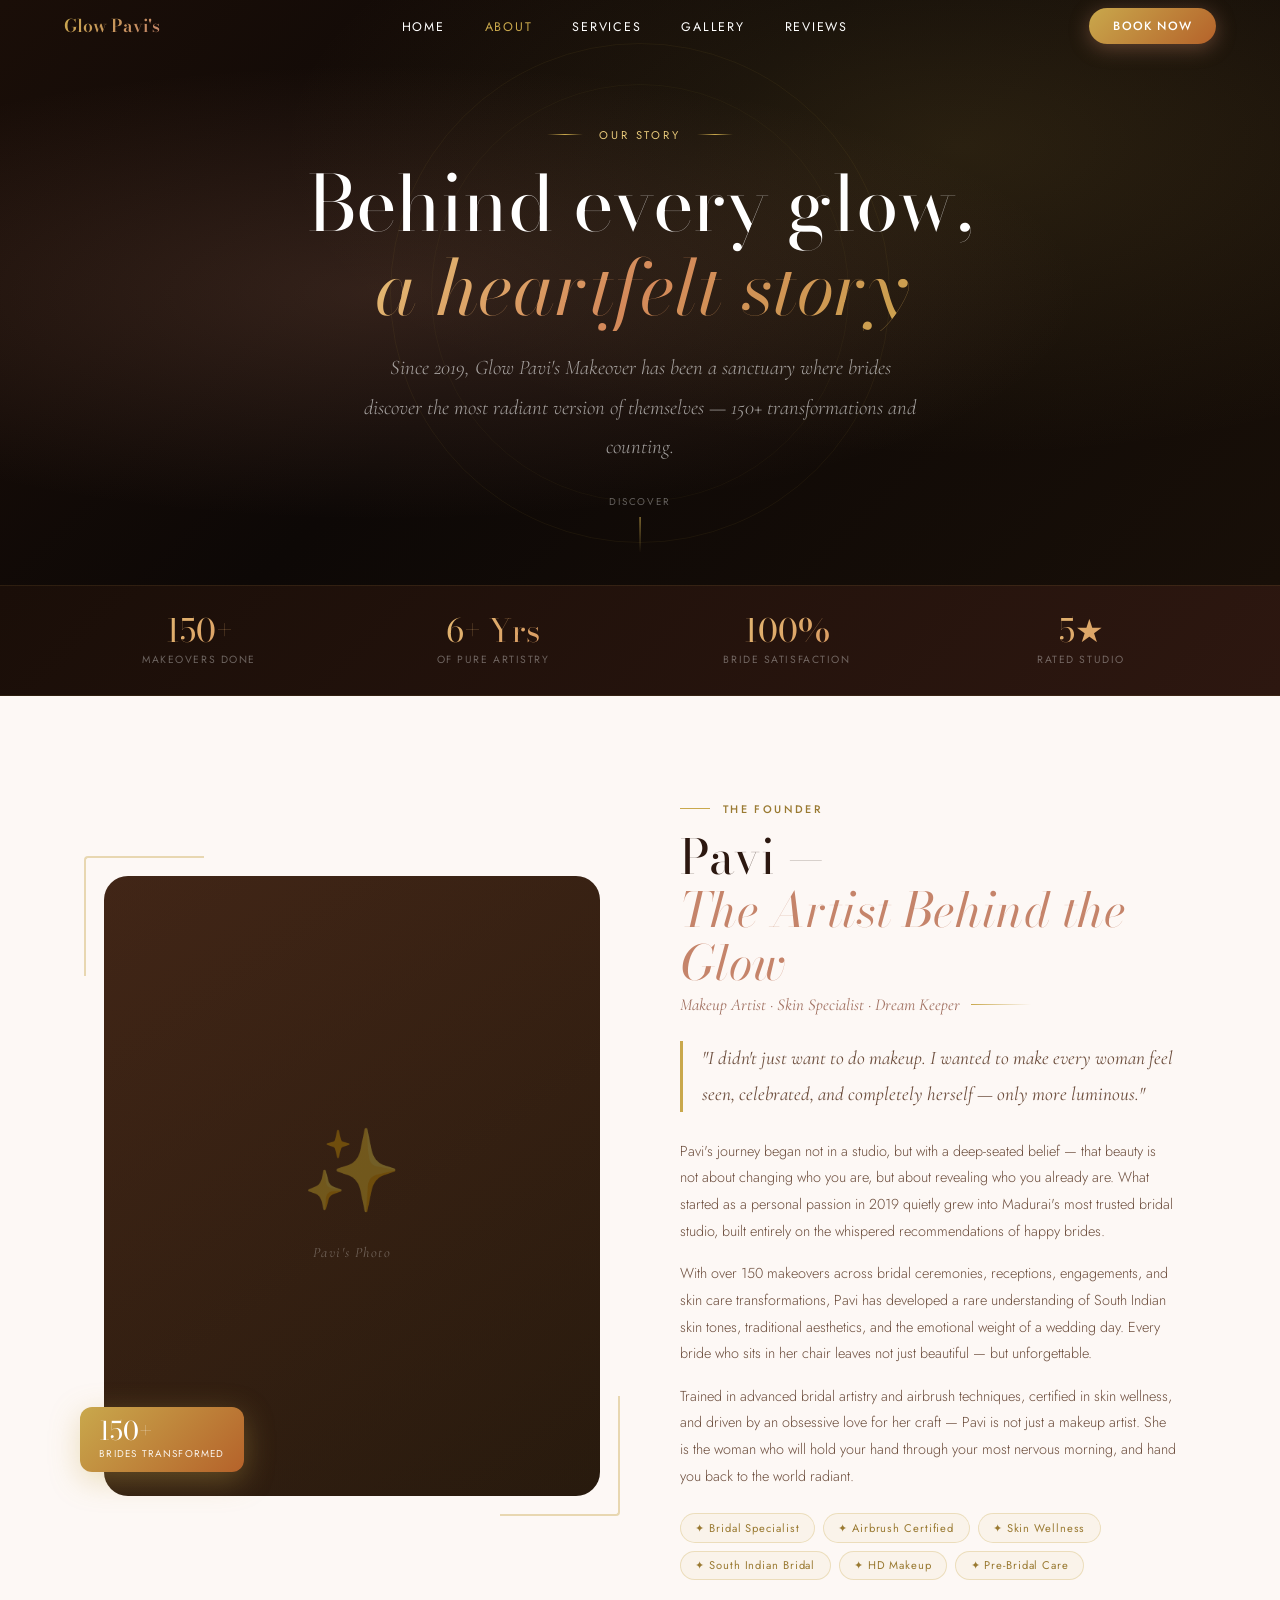
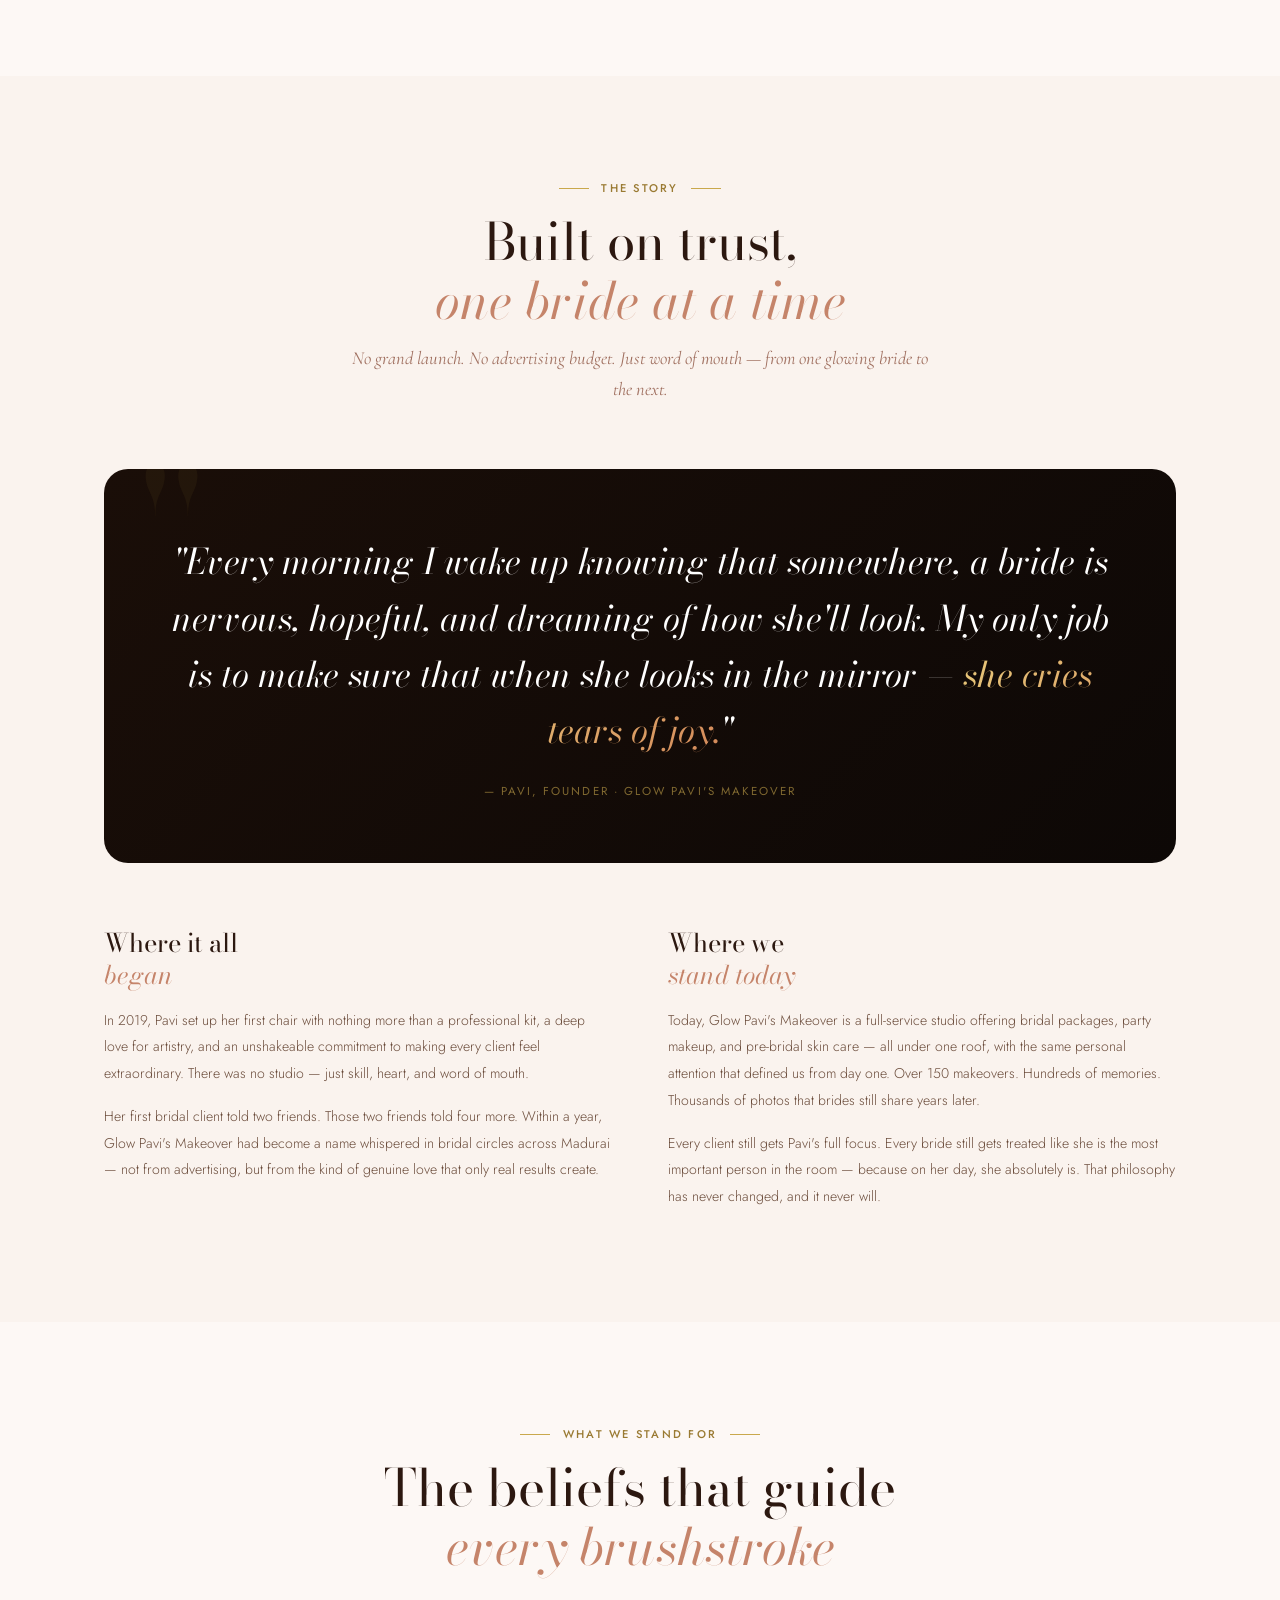
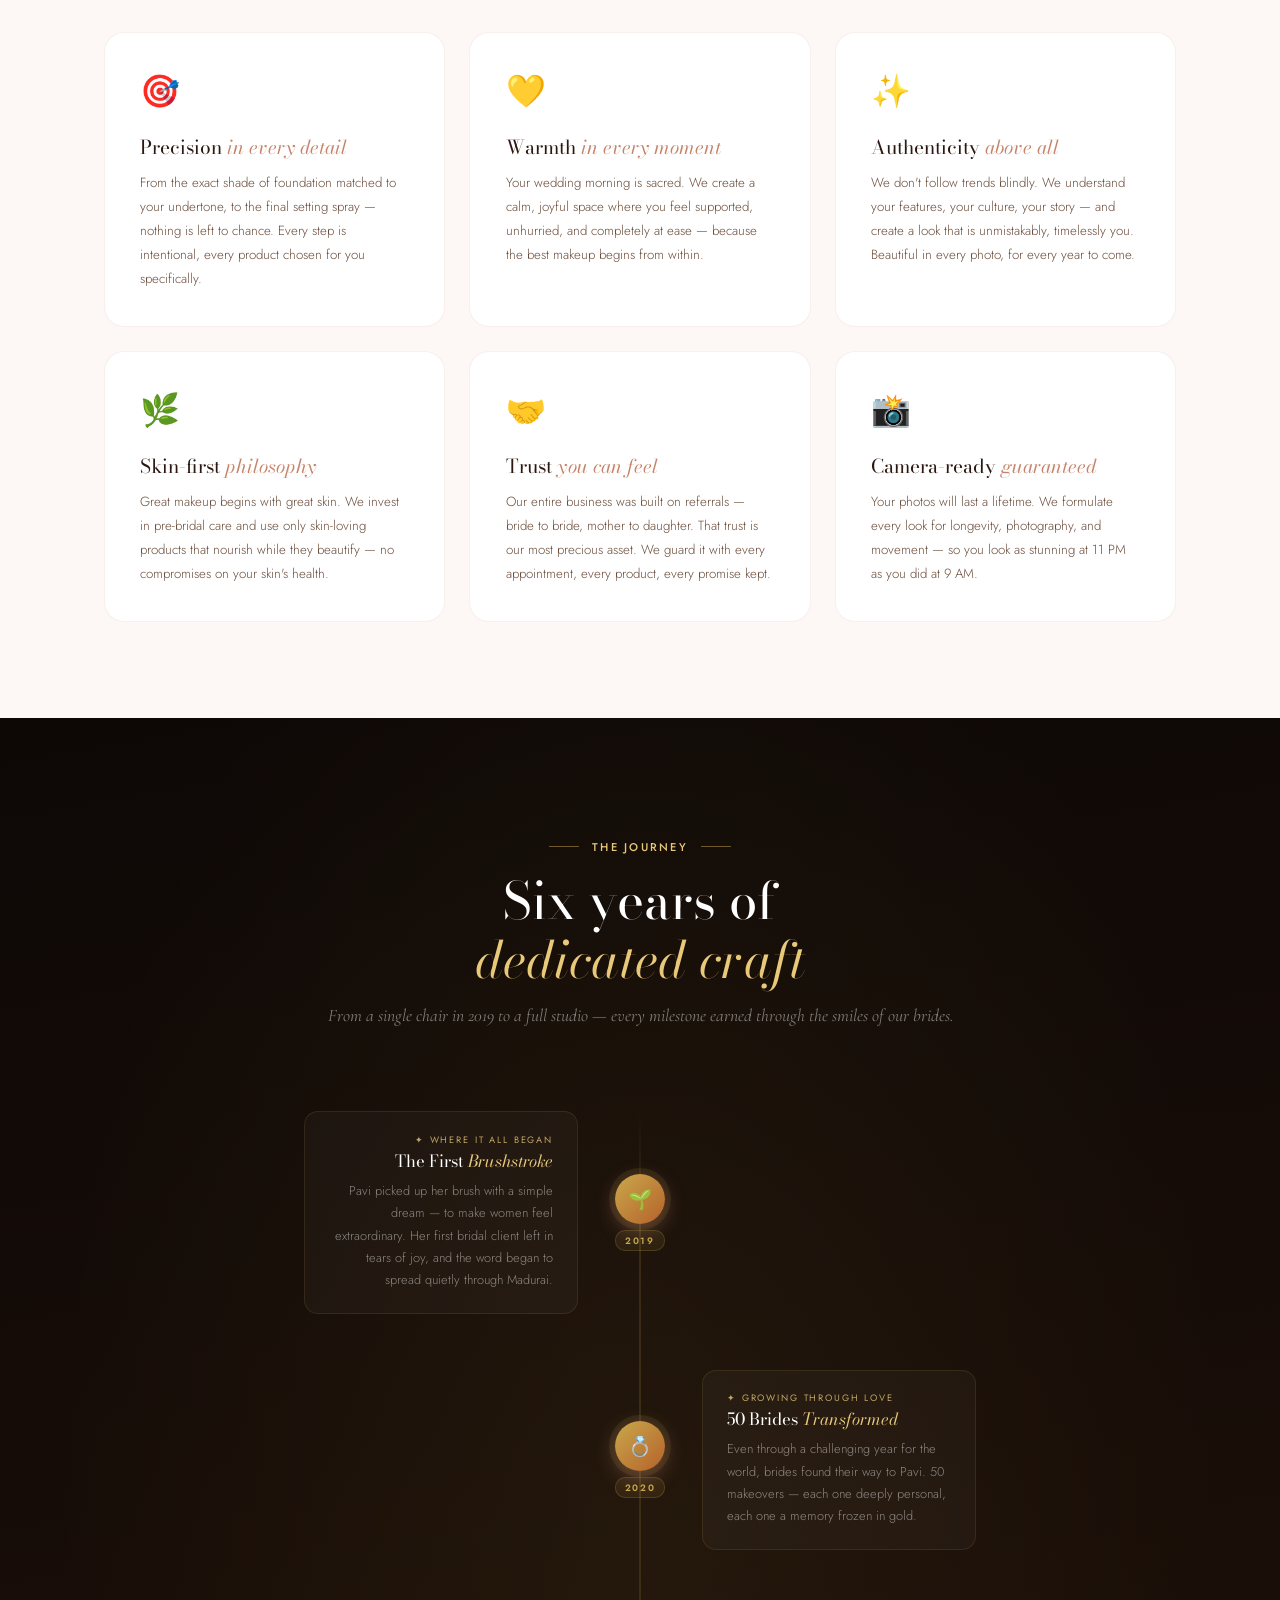
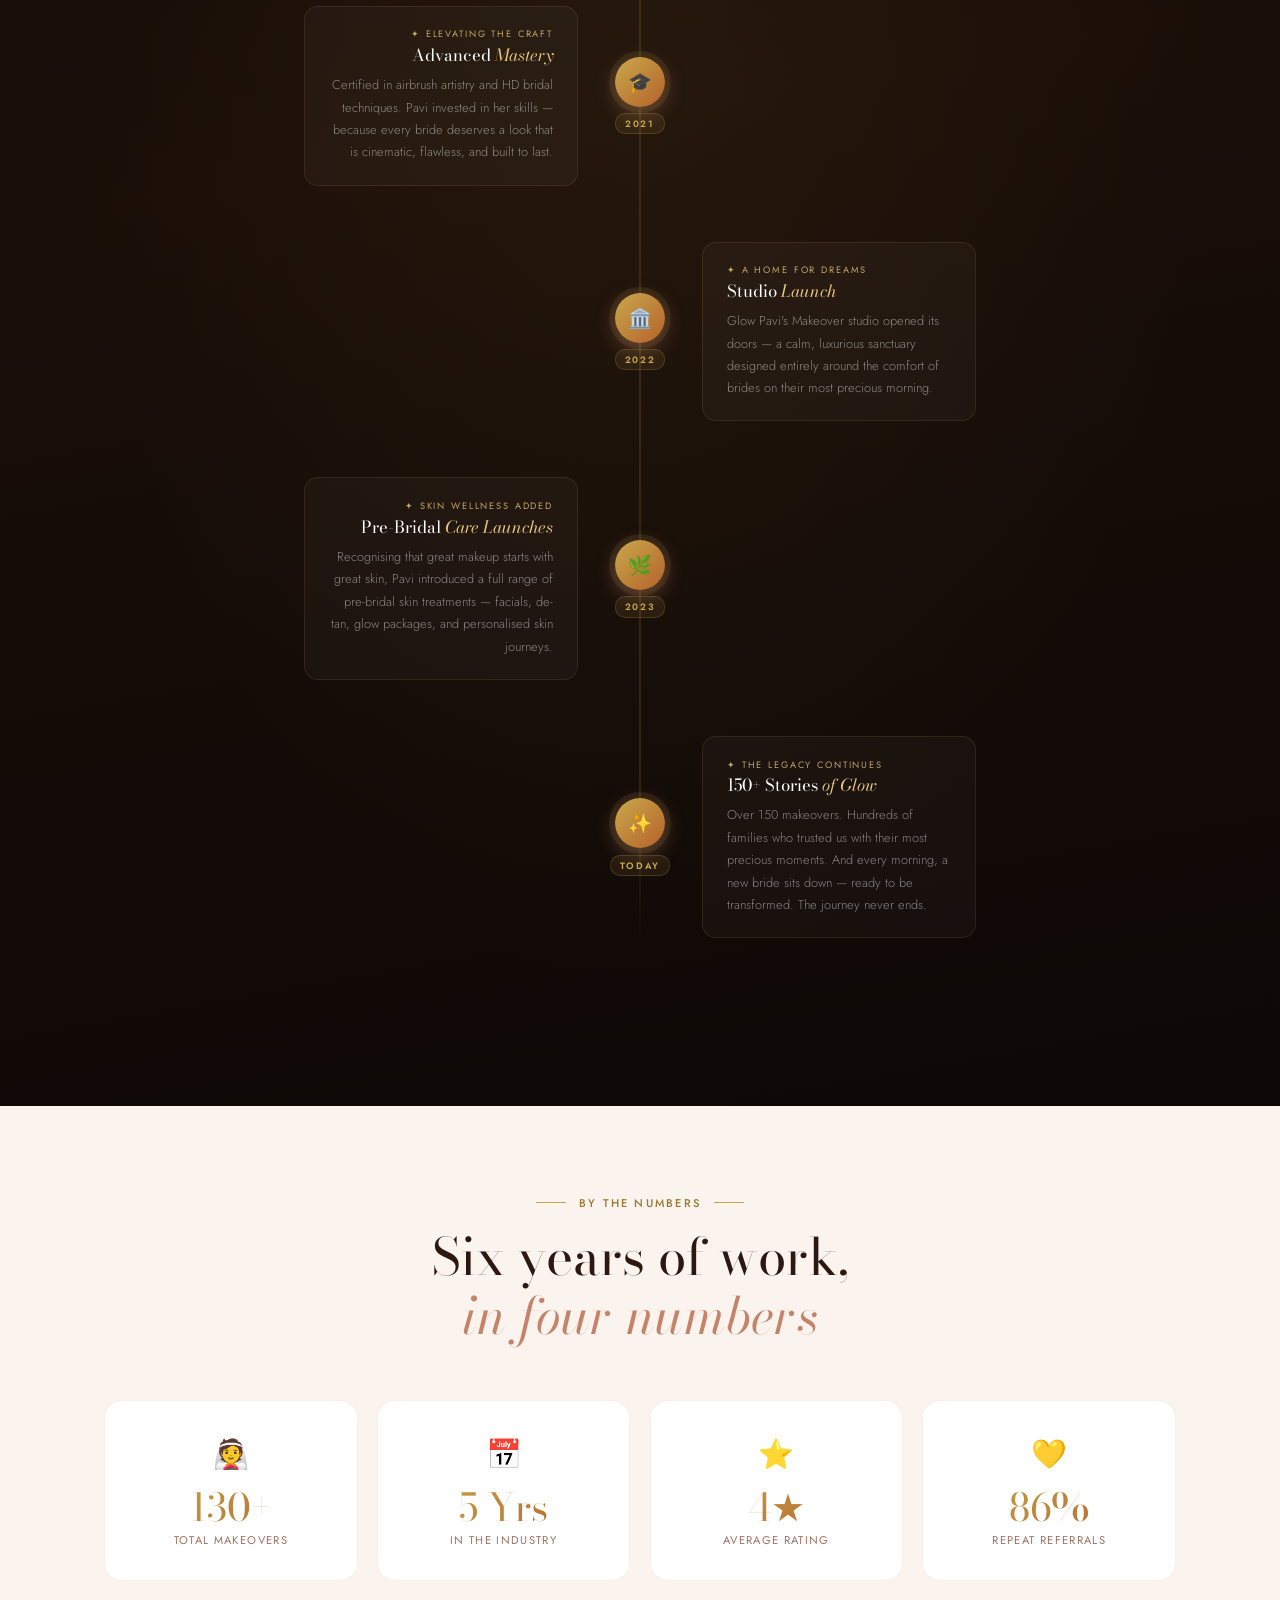
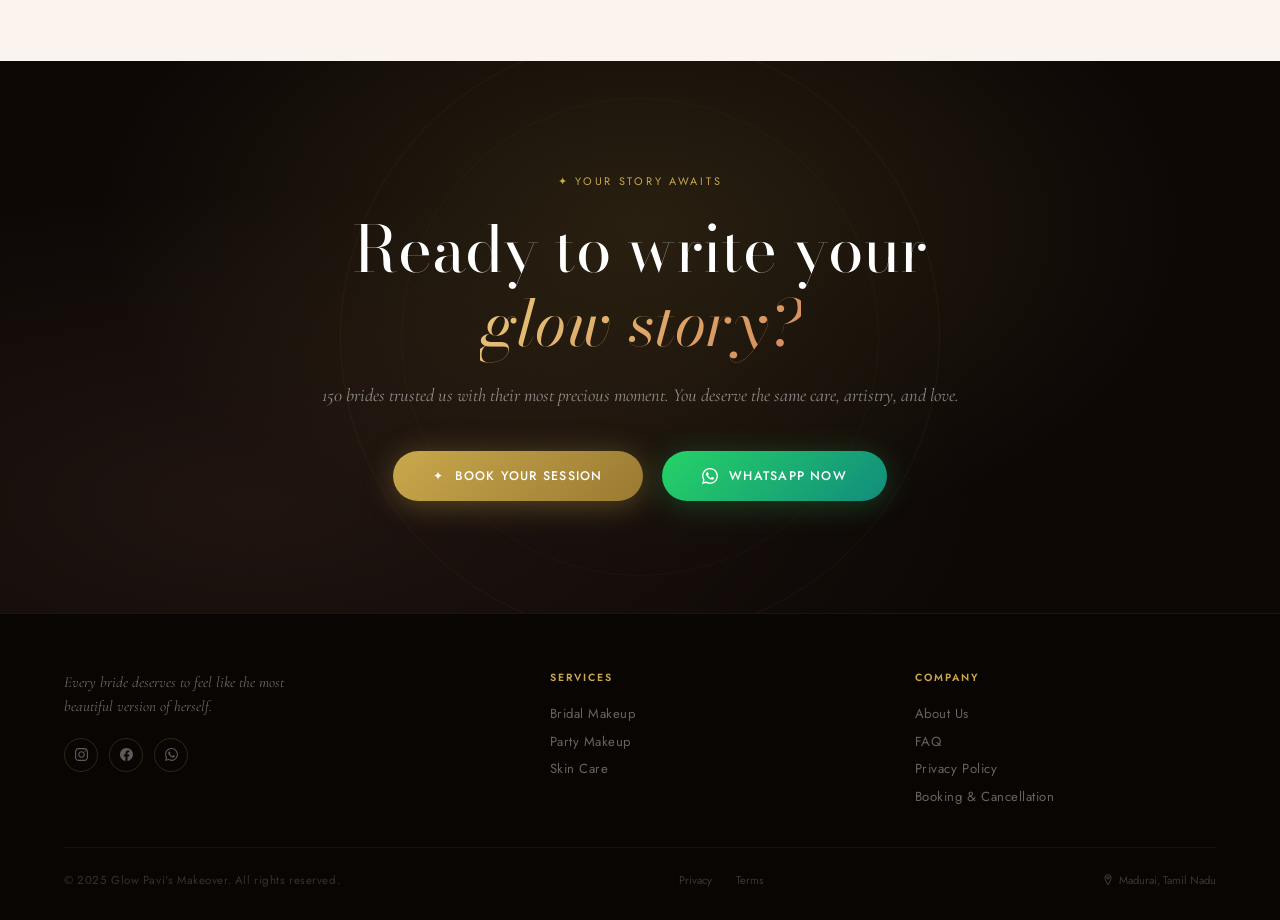
==== about.html @ a229c037 "index and sub pages updateddd" ====
<!DOCTYPE html>
<html lang="en">
<head>
  <meta charset="UTF-8">
  <meta name="viewport" content="width=device-width, initial-scale=1.0">
  <title>About Us — Glow Pavi's Makeover</title>
  <link href="https://fonts.googleapis.com/css2?family=Bodoni+Moda:ital,opsz,wght@0,6..96,400;0,6..96,600;0,6..96,700;1,6..96,400;1,6..96,600&family=DM+Serif+Display:ital@0;1&family=Jost:wght@200;300;400;500&family=Cormorant+Garamond:ital,wght@0,300;0,400;1,300;1,400&display=swap" rel="stylesheet">
  <style>
  *{margin:0;padding:0;box-sizing:border-box}
  :root{
    --gold:#C9A84C;--gold-light:#E8C97A;--gold-dark:#9A7A32;
    --blush:#F2D0C8;--blush-deep:#E8A89A;--blush-soft:#FAF0EC;
    --rose-gold:#C5846A;--rose-light:#EBC4B8;
    --white:#FFFFFF;--off-white:#FDF8F5;--cream:#FAF3EE;
    --text-dark:#2C1810;--text-mid:#6B4C3B;--text-light:#A07060;
    --copper:#B5622A;--copper-light:#D4895A;
    --dark:#0d0806;--dark2:#1a0e08;--dark3:#261408;
  }
  html{scroll-behavior:smooth;overflow-x:hidden}
  body{font-family:'Jost',sans-serif;background:var(--off-white);color:var(--text-dark);overflow-x:hidden}

  /* ── NAV (same as index) ── */
  nav{position:fixed;top:0;left:0;right:0;z-index:1000;padding:0.5rem 4rem;display:flex;justify-content:space-between;align-items:center;transition:all 0.4s ease;background:transparent}
  nav.scrolled{background:rgba(253,248,245,0.96);backdrop-filter:blur(20px);border-bottom:1px solid rgba(197,132,106,0.15);padding:0.4rem 4rem}
  .nav-logo img{height:62px;width:62px;object-fit:contain}
  .nav-logo-text{font-family:'Bodoni Moda',serif;font-size:1.1rem;font-weight:600;background:linear-gradient(135deg,#C9A84C,#C5846A);-webkit-background-clip:text;-webkit-text-fill-color:transparent}
  .nav-links{display:flex;gap:2.5rem;list-style:none}
  .nav-links a{text-decoration:none;color:var(--white);font-family:'Jost',sans-serif;font-size:0.78rem;font-weight:400;letter-spacing:0.14em;text-transform:uppercase;transition:color 0.3s}
  nav.scrolled .nav-links a{color:var(--text-mid)}
  .nav-links a:hover,.nav-links a.active{color:var(--gold)}
  .nav-cta{background:linear-gradient(135deg,var(--gold),var(--copper));color:var(--white);padding:0.55rem 1.5rem;border-radius:30px;text-decoration:none;font-family:'Jost',sans-serif;font-size:0.75rem;font-weight:500;letter-spacing:0.1em;text-transform:uppercase;transition:all 0.3s;border:none;cursor:pointer;box-shadow:0 4px 20px rgba(197,132,106,0.4)}
  .nav-cta:hover{transform:translateY(-2px);box-shadow:0 8px 30px rgba(197,132,106,0.5)}
  .hamburger{display:none;flex-direction:column;gap:5px;cursor:pointer;padding:6px;z-index:1100;background:none;border:none}
  .hamburger span{display:block;width:24px;height:2px;background:var(--white);border-radius:2px;transition:all 0.35s ease}
  nav.scrolled .hamburger span{background:var(--text-dark)}
  .hamburger.open span:nth-child(1){transform:translateY(7px) rotate(45deg)}
  .hamburger.open span:nth-child(2){opacity:0;transform:scaleX(0)}
  .hamburger.open span:nth-child(3){transform:translateY(-7px) rotate(-45deg)}
  .mobile-nav{position:fixed;top:0;right:-100%;width:min(320px,85vw);height:100vh;background:linear-gradient(160deg,#1a0e08 0%,#0d0806 60%,#180f08 100%);z-index:1050;transition:right 0.45s cubic-bezier(0.77,0,0.175,1);padding:5rem 2.5rem 3rem;display:flex;flex-direction:column;gap:0;border-left:1px solid rgba(201,168,76,0.12);visibility:hidden;pointer-events:none}
  .mobile-nav.open{right:0;visibility:visible;pointer-events:all}
  .mobile-nav a{display:block;color:rgba(255,255,255,0.75);text-decoration:none;font-family:'Jost',sans-serif;font-size:1.05rem;font-weight:300;letter-spacing:0.08em;padding:0.9rem 0;border-bottom:1px solid rgba(201,168,76,0.08);transition:color 0.3s,padding-left 0.3s}
  .mobile-nav a:hover{color:var(--gold-light);padding-left:0.5rem}
  .mobile-nav .mobile-section-label{font-size:0.6rem;letter-spacing:0.2em;text-transform:uppercase;color:rgba(201,168,76,0.5);margin-top:1.5rem;margin-bottom:0.4rem;display:block}
  .mobile-nav .mobile-cta{margin-top:2rem;background:linear-gradient(135deg,var(--gold),var(--copper));color:var(--white);text-align:center;padding:0.9rem;border-radius:30px;font-size:0.82rem;letter-spacing:0.1em;text-transform:uppercase;font-weight:500;border-bottom:none}
  .mobile-overlay{position:fixed;inset:0;background:rgba(0,0,0,0.5);z-index:1040;opacity:0;pointer-events:none;transition:opacity 0.4s}
  .mobile-overlay.show{opacity:1;pointer-events:all}

  /* ── PAGE HERO ── */
  .page-hero{height:65vh;min-height:520px;position:relative;display:flex;align-items:center;justify-content:center;overflow:hidden;background:var(--dark)}
  .page-hero-bg{position:absolute;inset:0;background:radial-gradient(ellipse at 30% 50%,rgba(197,132,106,0.2) 0%,transparent 55%),radial-gradient(ellipse at 75% 25%,rgba(201,168,76,0.14) 0%,transparent 50%),linear-gradient(135deg,#1a0e08 0%,#0d0806 45%,#180f08 100%)}
  .hero-particles{position:absolute;inset:0;z-index:1;pointer-events:none}
  .particle{position:absolute;width:2px;height:2px;background:var(--gold-light);border-radius:50%;animation:float-particle linear infinite;opacity:0}
  .page-hero-ornament{position:absolute;width:500px;height:500px;border-radius:50%;border:1px solid rgba(201,168,76,0.07);top:50%;left:50%;transform:translate(-50%,-50%);z-index:1;animation:slow-rotate 30s linear infinite}
  .page-hero-ornament::before{content:'';position:absolute;inset:40px;border-radius:50%;border:1px solid rgba(201,168,76,0.05)}
  .page-hero-content{position:relative;z-index:3;text-align:center;max-width:780px;padding:2rem}
  .page-hero-eyebrow{display:inline-flex;align-items:center;gap:1rem;margin-bottom:1.2rem;opacity:0;animation:fadeUp 1s 0.4s forwards}
  .hero-line{width:36px;height:1px;background:linear-gradient(90deg,transparent,var(--gold),transparent)}
  .page-hero-eyebrow span{font-family:'Jost',sans-serif;font-size:0.7rem;font-weight:400;letter-spacing:0.25em;text-transform:uppercase;color:var(--gold-light)}
  .page-hero-title{font-family:'Bodoni Moda',serif;font-size:clamp(2.6rem,6vw,4.8rem);font-weight:400;line-height:1.1;color:var(--white);margin-bottom:1.1rem;opacity:0;animation:fadeUp 1s 0.7s forwards}
  .page-hero-title em{font-style:italic;background:linear-gradient(135deg,var(--gold-light),var(--copper-light),var(--gold));-webkit-background-clip:text;-webkit-text-fill-color:transparent;background-clip:text;display:block}
  .page-hero-sub{font-family:'Cormorant Garamond',serif;font-size:clamp(1rem,2.2vw,1.3rem);font-weight:300;color:rgba(255,255,255,0.6);line-height:1.9;max-width:560px;margin:0 auto;opacity:0;animation:fadeUp 1s 1s forwards;font-style:italic}
  .page-hero-scroll{position:absolute;bottom:2rem;left:50%;transform:translateX(-50%);display:flex;flex-direction:column;align-items:center;gap:0.5rem;opacity:0;animation:fadeIn 1s 1.8s forwards}
  .scroll-text{font-family:'Jost',sans-serif;font-size:0.62rem;letter-spacing:0.2em;text-transform:uppercase;color:rgba(255,255,255,0.35)}
  .scroll-dot{width:1px;height:36px;background:linear-gradient(180deg,var(--gold),transparent);animation:scroll-pulse 2s ease-in-out infinite}

  /* ── STATS STRIP ── */
  .stats-strip{background:linear-gradient(135deg,#1a0e08,#2d1710);padding:1.8rem 4rem;display:grid;grid-template-columns:repeat(4,1fr);gap:1.5rem;border-top:1px solid rgba(201,168,76,0.1);border-bottom:1px solid rgba(201,168,76,0.1)}
  .strip-stat{text-align:center}
  .strip-num{font-family:'Bodoni Moda',serif;font-size:2rem;font-weight:400;background:linear-gradient(135deg,var(--gold-light),var(--copper-light));-webkit-background-clip:text;-webkit-text-fill-color:transparent;background-clip:text;line-height:1}
  .strip-label{font-family:'Jost',sans-serif;font-size:0.65rem;letter-spacing:0.15em;text-transform:uppercase;color:rgba(255,255,255,0.35);margin-top:0.3rem}

  /* ── COMMON ── */
  .container{max-width:1200px;margin:0 auto;padding:0 4rem}
  .section-eyebrow{display:inline-flex;align-items:center;gap:0.8rem;margin-bottom:1rem}
  .section-eyebrow span{font-family:'Jost',sans-serif;font-size:0.7rem;font-weight:500;letter-spacing:0.2em;text-transform:uppercase;color:var(--gold-dark)}
  .eyebrow-line{width:30px;height:1px;background:var(--gold)}
  .section-title{font-family:'Bodoni Moda',serif;font-size:clamp(2rem,4.5vw,3.2rem);font-weight:400;line-height:1.15;color:var(--text-dark)}
  .section-title em{font-style:italic;color:var(--rose-gold)}
  .reveal{opacity:0;transform:translateY(28px);transition:opacity 0.7s ease,transform 0.7s ease}
  .reveal.visible{opacity:1;transform:translateY(0)}

  /* ── FOUNDER SECTION ── */
  #founder{padding:6rem 0;background:var(--off-white)}
  .founder-grid{display:grid;grid-template-columns:1fr 1fr;gap:5rem;align-items:center}
  .founder-img-wrap{position:relative}
  .founder-img-frame{position:relative;border-radius:24px;overflow:hidden;aspect-ratio:4/5;background:linear-gradient(145deg,#2a1508,#1a0e08)}
  .founder-img-frame img{width:100%;height:100%;object-fit:cover;display:block;transition:transform 0.6s ease}
  .founder-img-frame:hover img{transform:scale(1.04)}
  .founder-img-placeholder{width:100%;height:100%;display:flex;flex-direction:column;align-items:center;justify-content:center;gap:1rem;background:linear-gradient(145deg,rgba(197,132,106,0.15),rgba(201,168,76,0.08))}
  .founder-img-placeholder span:first-child{font-size:5rem;opacity:0.3}
  .founder-img-placeholder span:last-child{font-family:'Cormorant Garamond',serif;font-size:0.9rem;font-style:italic;color:rgba(255,255,255,0.3);letter-spacing:0.1em}
  /* decorative elements */
  .founder-deco-line{position:absolute;top:-20px;left:-20px;width:120px;height:120px;border-top:2px solid var(--gold);border-left:2px solid var(--gold);border-radius:4px 0 0 0;opacity:0.4;pointer-events:none}
  .founder-deco-line2{position:absolute;bottom:-20px;right:-20px;width:120px;height:120px;border-bottom:2px solid var(--gold);border-right:2px solid var(--gold);border-radius:0 0 4px 0;opacity:0.4;pointer-events:none}
  .founder-badge{position:absolute;bottom:1.5rem;left:-1.5rem;background:linear-gradient(135deg,var(--gold),var(--copper));color:var(--white);padding:0.7rem 1.2rem;border-radius:12px;box-shadow:0 8px 30px rgba(201,168,76,0.35)}
  .founder-badge-num{font-family:'Bodoni Moda',serif;font-size:1.6rem;font-weight:400;line-height:1;display:block}
  .founder-badge-lbl{font-family:'Jost',sans-serif;font-size:0.62rem;letter-spacing:0.12em;text-transform:uppercase;opacity:0.9;display:block;margin-top:0.15rem}
  /* content */
  .founder-eyebrow{display:inline-flex;align-items:center;gap:0.8rem;margin-bottom:0.9rem}
  .founder-eyebrow span{font-family:'Jost',sans-serif;font-size:0.68rem;font-weight:500;letter-spacing:0.22em;text-transform:uppercase;color:var(--gold-dark)}
  .founder-name{font-family:'Bodoni Moda',serif;font-size:clamp(2rem,4vw,3rem);font-weight:400;color:var(--text-dark);line-height:1.1;margin-bottom:0.3rem}
  .founder-name em{font-style:italic;color:var(--rose-gold)}
  .founder-title{font-family:'Cormorant Garamond',serif;font-size:1.05rem;font-style:italic;color:var(--text-light);margin-bottom:1.6rem;display:flex;align-items:center;gap:0.7rem}
  .founder-title::after{content:'';flex:1;max-width:60px;height:1px;background:linear-gradient(90deg,var(--gold),transparent)}
  .founder-quote{font-family:'Cormorant Garamond',serif;font-size:1.2rem;font-style:italic;color:var(--text-mid);line-height:1.85;margin-bottom:1.6rem;padding-left:1.2rem;border-left:3px solid var(--gold);position:relative}
  .founder-para{font-family:'Jost',sans-serif;font-size:0.9rem;line-height:1.85;color:var(--text-mid);font-weight:300;margin-bottom:1rem}
  .founder-chips{display:flex;flex-wrap:wrap;gap:0.5rem;margin-top:1.5rem}
  .chip{font-family:'Jost',sans-serif;font-size:0.7rem;letter-spacing:0.08em;padding:0.35rem 0.9rem;border-radius:20px;border:1px solid rgba(201,168,76,0.3);color:var(--gold-dark);background:rgba(201,168,76,0.06);transition:all 0.25s}
  .chip:hover{background:rgba(201,168,76,0.12);border-color:var(--gold)}

  /* ── STORY SECTION ── */
  #story{background:var(--cream);padding:6rem 0}
  .story-header{text-align:center;margin-bottom:4rem}
  .story-intro{font-family:'Cormorant Garamond',serif;font-size:1.15rem;color:var(--text-light);font-style:italic;margin-top:0.8rem;line-height:1.7;max-width:580px;margin-left:auto;margin-right:auto}
  /* big quote */
  .story-manifesto{background:linear-gradient(135deg,var(--dark2),var(--dark));border-radius:24px;padding:4rem;text-align:center;position:relative;overflow:hidden;margin-bottom:4rem}
  .story-manifesto::before{content:'"';position:absolute;top:-1.5rem;left:2rem;font-family:'Bodoni Moda',serif;font-size:12rem;color:rgba(201,168,76,0.06);line-height:1;pointer-events:none}
  .story-manifesto-text{font-family:'Bodoni Moda',serif;font-size:clamp(1.4rem,3vw,2.2rem);font-weight:400;font-style:italic;color:var(--white);line-height:1.6;position:relative;z-index:1}
  .story-manifesto-text em{background:linear-gradient(135deg,var(--gold-light),var(--copper-light));-webkit-background-clip:text;-webkit-text-fill-color:transparent;background-clip:text}
  .story-manifesto-sig{font-family:'Jost',sans-serif;font-size:0.72rem;letter-spacing:0.18em;text-transform:uppercase;color:rgba(201,168,76,0.6);margin-top:1.5rem;position:relative;z-index:1}
  /* two col story */
  .story-cols{display:grid;grid-template-columns:1fr 1fr;gap:3.5rem;align-items:start}
  .story-col-title{font-family:'Bodoni Moda',serif;font-size:1.6rem;font-weight:400;color:var(--text-dark);margin-bottom:1rem;line-height:1.25}
  .story-col-title em{font-style:italic;color:var(--rose-gold)}
  .story-col-body{font-family:'Jost',sans-serif;font-size:0.88rem;line-height:1.9;color:var(--text-mid);font-weight:300}
  .story-col-body p{margin-bottom:1rem}

  /* ── VALUES ── */
  #values{background:var(--off-white);padding:6rem 0}
  .values-header{text-align:center;margin-bottom:3.5rem}
  .values-grid{display:grid;grid-template-columns:repeat(3,1fr);gap:1.5rem}
  .value-card{background:var(--white);border:1px solid rgba(197,132,106,0.12);border-radius:20px;padding:2.2rem;position:relative;overflow:hidden;transition:all 0.35s ease}
  .value-card::before{content:'';position:absolute;top:0;left:0;right:0;height:3px;background:linear-gradient(90deg,var(--gold),var(--copper));transform:scaleX(0);transform-origin:left;transition:transform 0.4s ease}
  .value-card:hover{transform:translateY(-6px);box-shadow:0 20px 50px rgba(197,132,106,0.1);border-color:rgba(201,168,76,0.25)}
  .value-card:hover::before{transform:scaleX(1)}
  .value-icon{font-size:2rem;margin-bottom:1.1rem;display:block}
  .value-title{font-family:'Bodoni Moda',serif;font-size:1.2rem;font-weight:400;color:var(--text-dark);margin-bottom:0.6rem}
  .value-title em{font-style:italic;color:var(--rose-gold)}
  .value-body{font-family:'Jost',sans-serif;font-size:0.83rem;line-height:1.8;color:var(--text-mid);font-weight:300}

  /* ── JOURNEY TIMELINE ── */
  #journey{background:linear-gradient(170deg,var(--dark) 0%,var(--dark2) 50%,var(--dark) 100%);padding:7rem 0;position:relative;overflow:hidden}
  #journey::before{content:'';position:absolute;inset:0;background:radial-gradient(ellipse at 50% 40%,rgba(201,168,76,0.07) 0%,transparent 65%);pointer-events:none}
  .journey-header{text-align:center;margin-bottom:5rem}
  .journey-header .section-title{color:var(--white)}
  .journey-header .section-title em{color:var(--gold-light)}
  .journey-intro{font-family:'Cormorant Garamond',serif;font-size:1.1rem;color:rgba(255,255,255,0.45);font-style:italic;margin-top:0.8rem;line-height:1.7}
  /* vertical timeline */
  .tl-wrap{max-width:800px;margin:0 auto;padding:0 4rem;position:relative}
  .tl-wrap::before{content:'';position:absolute;left:50%;top:0;bottom:0;width:1px;background:linear-gradient(180deg,transparent,rgba(201,168,76,0.3) 8%,rgba(201,168,76,0.3) 92%,transparent);transform:translateX(-50%)}
  .tl-node{display:grid;grid-template-columns:1fr 60px 1fr;align-items:center;margin-bottom:3.5rem;opacity:0;transform:translateY(24px);transition:opacity 0.7s ease,transform 0.7s ease}
  .tl-node.in-view{opacity:1;transform:translateY(0)}
  .tl-node:nth-child(odd) .tl-left{visibility:visible}
  .tl-node:nth-child(odd) .tl-right{visibility:hidden}
  .tl-node:nth-child(even) .tl-left{visibility:hidden}
  .tl-node:nth-child(even) .tl-right{visibility:visible}
  .tl-left{text-align:right;padding-right:2rem}
  .tl-right{text-align:left;padding-left:2rem}
  .tl-center{display:flex;flex-direction:column;align-items:center;gap:0.4rem;z-index:2}
  .tl-dot{width:50px;height:50px;border-radius:50%;background:linear-gradient(135deg,var(--gold),var(--copper));display:flex;align-items:center;justify-content:center;font-size:1.2rem;box-shadow:0 0 0 6px rgba(201,168,76,0.1),0 6px 20px rgba(197,132,106,0.4);transition:transform 0.4s,box-shadow 0.4s;flex-shrink:0}
  .tl-node:hover .tl-dot{transform:scale(1.1);box-shadow:0 0 0 10px rgba(201,168,76,0.14),0 10px 32px rgba(197,132,106,0.5)}
  .tl-year{font-family:'Jost',sans-serif;font-size:0.58rem;letter-spacing:0.18em;text-transform:uppercase;color:var(--gold);font-weight:600;background:rgba(201,168,76,0.1);padding:0.2rem 0.55rem;border-radius:10px;border:1px solid rgba(201,168,76,0.2);white-space:nowrap}
  .tl-card{background:rgba(255,255,255,0.03);border:1px solid rgba(201,168,76,0.12);border-radius:14px;padding:1.3rem 1.5rem;transition:background 0.4s,border-color 0.4s,transform 0.35s;display:inline-block;width:100%}
  .tl-node:hover .tl-card{background:rgba(255,255,255,0.06);border-color:rgba(201,168,76,0.28);transform:translateY(-3px)}
  .tl-tag{font-family:'Jost',sans-serif;font-size:0.58rem;letter-spacing:0.2em;text-transform:uppercase;color:var(--gold-light);margin-bottom:0.3rem;display:block;opacity:0.8}
  .tl-heading{font-family:'Bodoni Moda',serif;font-size:1.05rem;font-weight:400;color:var(--white);margin-bottom:0.45rem;line-height:1.3}
  .tl-heading em{font-style:italic;color:var(--gold-light)}
  .tl-body{font-family:'Jost',sans-serif;font-size:0.8rem;line-height:1.75;color:rgba(255,255,255,0.48);font-weight:300}

  /* ── NUMBERS SECTION ── */
  #numbers{background:var(--cream);padding:5rem 0}
  .numbers-header{text-align:center;margin-bottom:3.5rem}
  .numbers-grid{display:grid;grid-template-columns:repeat(4,1fr);gap:1.2rem}
  .num-card{background:var(--white);border:1px solid rgba(197,132,106,0.12);border-radius:18px;padding:2rem 1.5rem;text-align:center;transition:all 0.3s;position:relative;overflow:hidden}
  .num-card::after{content:'';position:absolute;bottom:0;left:0;right:0;height:3px;background:linear-gradient(90deg,var(--gold),var(--copper));transform:scaleX(0);transform-origin:center;transition:transform 0.4s}
  .num-card:hover{transform:translateY(-5px);box-shadow:0 16px 40px rgba(197,132,106,0.1)}
  .num-card:hover::after{transform:scaleX(1)}
  .num-icon{font-size:1.8rem;margin-bottom:0.8rem;display:block}
  .num-val{font-family:'Bodoni Moda',serif;font-size:2.4rem;font-weight:400;background:linear-gradient(135deg,var(--gold),var(--copper));-webkit-background-clip:text;-webkit-text-fill-color:transparent;background-clip:text;line-height:1;margin-bottom:0.35rem}
  .num-lbl{font-family:'Jost',sans-serif;font-size:0.7rem;letter-spacing:0.12em;text-transform:uppercase;color:var(--text-light)}

  /* ── CTA ── */
  #cta{position:relative;overflow:hidden;padding:7rem 0;background:var(--dark);text-align:center}
  .cta-bg{position:absolute;inset:0;background:radial-gradient(ellipse at 50% 30%,rgba(201,168,76,0.15) 0%,transparent 60%),radial-gradient(ellipse at 20% 80%,rgba(197,132,106,0.1) 0%,transparent 50%)}
  .cta-ornament{position:absolute;top:50%;left:50%;transform:translate(-50%,-50%);width:600px;height:600px;border:1px solid rgba(201,168,76,0.06);border-radius:50%;pointer-events:none}
  .cta-ornament::before{content:'';position:absolute;inset:60px;border:1px solid rgba(201,168,76,0.04);border-radius:50%}
  .cta-content{position:relative;z-index:2}
  .cta-eyebrow{font-family:'Jost',sans-serif;font-size:0.68rem;letter-spacing:0.25em;text-transform:uppercase;color:var(--gold);margin-bottom:1.5rem;display:block}
  .cta-title{font-family:'Bodoni Moda',serif;font-size:clamp(2.2rem,5vw,4rem);font-weight:400;color:var(--white);line-height:1.15;margin-bottom:1.2rem}
  .cta-title em{font-style:italic;background:linear-gradient(135deg,var(--gold-light),var(--copper-light));-webkit-background-clip:text;-webkit-text-fill-color:transparent;background-clip:text}
  .cta-sub{font-family:'Cormorant Garamond',serif;font-size:1.15rem;color:rgba(255,255,255,0.5);font-style:italic;margin-bottom:2.5rem;line-height:1.7}
  .cta-actions{display:flex;gap:1.2rem;justify-content:center;flex-wrap:wrap}
  .btn-gold{background:linear-gradient(135deg,var(--gold),var(--gold-dark));color:var(--white);padding:1rem 2.5rem;border-radius:50px;text-decoration:none;font-family:'Jost',sans-serif;font-size:0.78rem;font-weight:500;letter-spacing:0.1em;text-transform:uppercase;transition:all 0.4s;box-shadow:0 4px 30px rgba(201,168,76,0.35);display:inline-flex;align-items:center;gap:0.7rem}
  .btn-gold:hover{transform:translateY(-3px);box-shadow:0 15px 45px rgba(201,168,76,0.45)}
  .btn-whatsapp{background:linear-gradient(135deg,#25D366,#128C7E);color:var(--white);padding:1rem 2.5rem;border-radius:50px;text-decoration:none;font-family:'Jost',sans-serif;font-size:0.78rem;font-weight:500;letter-spacing:0.1em;text-transform:uppercase;transition:all 0.4s;box-shadow:0 4px 30px rgba(37,211,102,0.25);display:inline-flex;align-items:center;gap:0.7rem}
  .btn-whatsapp:hover{transform:translateY(-3px);box-shadow:0 15px 40px rgba(37,211,102,0.35)}

  /* ── FOOTER (same as index) ── */
  footer{background:#080503;padding:3.5rem 4rem 2rem;border-top:1px solid rgba(201,168,76,0.1)}
  .footer-main{display:grid;grid-template-columns:1.4fr 1fr 1fr;gap:4rem;margin-bottom:2.5rem}
  .footer-logo img{height:68px;width:68px;object-fit:contain;opacity:0.9;margin-bottom:0.8rem;display:block}
  .footer-slogan{font-family:'Cormorant Garamond',serif;font-style:italic;color:rgba(255,255,255,0.4);font-size:0.95rem;line-height:1.6;max-width:220px}
  .footer-social{display:flex;gap:0.7rem;margin-top:1.2rem}
  .social-btn{width:34px;height:34px;border-radius:50%;border:1px solid rgba(201,168,76,0.2);display:flex;align-items:center;justify-content:center;color:rgba(255,255,255,0.35);font-size:0.8rem;transition:all 0.3s;text-decoration:none}
  .social-btn:hover{border-color:var(--gold);color:var(--gold);background:rgba(201,168,76,0.08)}
  .footer-col-title{font-family:'Jost',sans-serif;font-size:0.65rem;font-weight:600;letter-spacing:0.2em;text-transform:uppercase;color:var(--gold);margin-bottom:1.2rem;display:block}
  .footer-col-links{display:flex;flex-direction:column;gap:0.5rem}
  .footer-col-links a{font-family:'Jost',sans-serif;color:rgba(255,255,255,0.38);text-decoration:none;font-size:0.82rem;letter-spacing:0.04em;transition:all 0.3s;line-height:1.5}
  .footer-col-links a:hover{color:rgba(255,255,255,0.75);padding-left:4px}
  .footer-bottom{border-top:1px solid rgba(201,168,76,0.08);padding-top:1.5rem;display:flex;justify-content:space-between;align-items:center;flex-wrap:wrap;gap:0.8rem}
  .footer-copy{font-family:'Jost',sans-serif;color:rgba(255,255,255,0.18);font-size:0.72rem;letter-spacing:0.05em}
  .footer-bottom-links{display:flex;gap:1.5rem}
  .footer-bottom-links a{font-family:'Jost',sans-serif;color:rgba(255,255,255,0.2);font-size:0.7rem;text-decoration:none;transition:color 0.3s}
  .footer-bottom-links a:hover{color:rgba(255,255,255,0.5)}
  .footer-location{font-family:'Jost',sans-serif;color:rgba(255,255,255,0.2);font-size:0.7rem;display:flex;align-items:center;gap:0.4rem}

  /* ── ANIMATIONS ── */
  @keyframes fadeUp{from{opacity:0;transform:translateY(30px)}to{opacity:1;transform:translateY(0)}}
  @keyframes fadeIn{from{opacity:0}to{opacity:1}}
  @keyframes float-particle{0%{opacity:0;transform:translateY(100vh) scale(0)}10%{opacity:0.8}90%{opacity:0.4}100%{opacity:0;transform:translateY(-100px) scale(1.5)}}
  @keyframes slow-rotate{from{transform:translate(-50%,-50%) rotate(0deg)}to{transform:translate(-50%,-50%) rotate(360deg)}}
  @keyframes scroll-pulse{0%,100%{opacity:0.3}50%{opacity:1}}
  @keyframes count-up{from{opacity:0}to{opacity:1}}

  /* ── RESPONSIVE ── */
  @media(max-width:900px){
    nav{padding:0.9rem 1.2rem}
    nav.scrolled{padding:0.7rem 1.2rem}
    .nav-links{display:none}
    .hamburger{display:flex}
    .container{padding:0 1.2rem}
    .founder-grid{grid-template-columns:1fr;gap:2.5rem}
    .founder-badge{left:auto;right:1rem;bottom:-1rem}
    .story-cols{grid-template-columns:1fr;gap:2rem}
    .values-grid{grid-template-columns:1fr;gap:1rem}
    .numbers-grid{grid-template-columns:repeat(2,1fr)}
    .stats-strip{grid-template-columns:repeat(2,1fr);padding:1.5rem 1.2rem}
    .tl-wrap{padding:0 1.2rem}
    footer{padding:2.5rem 1.2rem 1.5rem}
    .footer-main{grid-template-columns:1fr;gap:2rem}
    .footer-bottom{flex-direction:column;align-items:flex-start}
    .story-manifesto{padding:2.5rem 1.5rem}
  }
  @media(max-width:600px){
    .numbers-grid{grid-template-columns:1fr 1fr}
    .page-hero-title{font-size:2.4rem}
    .founder-deco-line,.founder-deco-line2{display:none}
  }
  @media(min-width:901px){
    .hamburger{display:none !important}
    .mobile-nav{display:none !important}
    .mobile-overlay{display:none !important}
  }
  </style>
</head>
<body>

<div class="mobile-overlay" id="mobileOverlay"></div>
<nav class="mobile-nav" id="mobileNav" aria-hidden="true">
  <span class="mobile-section-label">Main</span>
  <a href="index.html" onclick="closeMobileNav()">Home</a>
  <a href="about.html" onclick="closeMobileNav()">About</a>
  <a href="#" onclick="closeMobileNav()">Services</a>
  <a href="#" onclick="closeMobileNav()">Gallery</a>
  <a href="#" onclick="closeMobileNav()">Reviews</a>
  <a href="#cta" class="mobile-cta" onclick="closeMobileNav()">Book Now</a>
</nav>

<!-- ══ NAV ══ -->
<nav id="mainNav">
  <div class="nav-logo">
    <img src="Logo3.png" alt="Glow Pavi's Makeover"
      onerror="this.style.display='none';this.parentElement.innerHTML='<span class=\'nav-logo-text\'>Glow Pavi\'s</span>'">
  </div>
  <ul class="nav-links">
    <li><a href="index.html">Home</a></li>
    <li><a href="about.html" class="active">About</a></li>
    <li><a href="index.html#services">Services</a></li>
    <li><a href="index.html#transformation">Gallery</a></li>
    <li><a href="index.html#trust">Reviews</a></li>
  </ul>
  <div style="display:flex;align-items:center;gap:1rem">
    <a href="#cta" class="nav-cta">Book Now</a>
    <button class="hamburger" id="hamburgerBtn" aria-label="Open menu" aria-expanded="false">
      <span></span><span></span><span></span>
    </button>
  </div>
</nav>

<!-- ══ PAGE HERO ══ -->
<section class="page-hero">
  <div class="page-hero-bg"></div>
  <div class="hero-particles" id="particlesContainer"></div>
  <div class="page-hero-ornament"></div>
  <div class="page-hero-content">
    <div class="page-hero-eyebrow">
      <div class="hero-line"></div>
      <span>Our Story</span>
      <div class="hero-line"></div>
    </div>
    <h1 class="page-hero-title">
      Behind every glow,
      <em>a heartfelt story</em>
    </h1>
    <p class="page-hero-sub">Since 2019, Glow Pavi's Makeover has been a sanctuary where brides discover the most radiant version of themselves — 150+ transformations and counting.</p>
  </div>
  <div class="page-hero-scroll">
    <span class="scroll-text">Discover</span>
    <div class="scroll-dot"></div>
  </div>
</section>

<!-- ══ STATS STRIP ══ -->
<div class="stats-strip">
  <div class="strip-stat reveal">
    <div class="strip-num" data-target="150" data-suffix="+">150+</div>
    <div class="strip-label">Makeovers Done</div>
  </div>
  <div class="strip-stat reveal" style="transition-delay:0.1s">
    <div class="strip-num" data-target="6" data-suffix="+ Yrs">6+ Yrs</div>
    <div class="strip-label">Of Pure Artistry</div>
  </div>
  <div class="strip-stat reveal" style="transition-delay:0.2s">
    <div class="strip-num" data-target="100" data-suffix="%">100%</div>
    <div class="strip-label">Bride Satisfaction</div>
  </div>
  <div class="strip-stat reveal" style="transition-delay:0.3s">
    <div class="strip-num" data-target="5" data-suffix="★">5★</div>
    <div class="strip-label">Rated Studio</div>
  </div>
</div>

<!-- ══ FOUNDER SECTION ══ -->
<section id="founder">
  <div class="container">
    <div class="founder-grid">

      <!-- LEFT: Image -->
      <div class="reveal">
        <div class="founder-img-wrap">
          <div class="founder-deco-line"></div>
          <div class="founder-deco-line2"></div>
          <div class="founder-img-frame">
            <img src="pavi-founder.jpg" alt="Pavi — Founder, Glow Pavi's Makeover"
              onerror="this.style.display='none';this.parentElement.innerHTML='<div class=\'founder-img-placeholder\'><span>✨</span><span>Pavi\'s Photo</span></div>'">
          </div>
          <div class="founder-badge">
            <span class="founder-badge-num">150+</span>
            <span class="founder-badge-lbl">Brides Transformed</span>
          </div>
        </div>
      </div>

      <!-- RIGHT: Content -->
      <div class="reveal" style="transition-delay:0.18s">
        <div class="founder-eyebrow">
          <div class="eyebrow-line"></div>
          <span>The Founder</span>
        </div>
        <h2 class="founder-name">Pavi —<br><em>The Artist Behind the Glow</em></h2>
        <p class="founder-title">Makeup Artist · Skin Specialist · Dream Keeper</p>

        <blockquote class="founder-quote">
          "I didn't just want to do makeup. I wanted to make every woman feel seen, celebrated, and completely herself — only more luminous."
        </blockquote>

        <p class="founder-para">
          Pavi's journey began not in a studio, but with a deep-seated belief — that beauty is not about changing who you are, but about revealing who you already are. What started as a personal passion in 2019 quietly grew into Madurai's most trusted bridal studio, built entirely on the whispered recommendations of happy brides.
        </p>
        <p class="founder-para">
          With over 150 makeovers across bridal ceremonies, receptions, engagements, and skin care transformations, Pavi has developed a rare understanding of South Indian skin tones, traditional aesthetics, and the emotional weight of a wedding day. Every bride who sits in her chair leaves not just beautiful — but unforgettable.
        </p>
        <p class="founder-para">
          Trained in advanced bridal artistry and airbrush techniques, certified in skin wellness, and driven by an obsessive love for her craft — Pavi is not just a makeup artist. She is the woman who will hold your hand through your most nervous morning, and hand you back to the world radiant.
        </p>

        <div class="founder-chips">
          <span class="chip">✦ Bridal Specialist</span>
          <span class="chip">✦ Airbrush Certified</span>
          <span class="chip">✦ Skin Wellness</span>
          <span class="chip">✦ South Indian Bridal</span>
          <span class="chip">✦ HD Makeup</span>
          <span class="chip">✦ Pre-Bridal Care</span>
        </div>
      </div>

    </div>
  </div>
</section>

<!-- ══ STORY SECTION ══ -->
<section id="story">
  <div class="container">
    <div class="story-header reveal">
      <div class="section-eyebrow" style="justify-content:center">
        <div class="eyebrow-line"></div>
        <span>The Story</span>
        <div class="eyebrow-line"></div>
      </div>
      <h2 class="section-title" style="text-align:center">Built on trust,<br><em>one bride at a time</em></h2>
      <p class="story-intro">No grand launch. No advertising budget. Just word of mouth — from one glowing bride to the next.</p>
    </div>

    <div class="story-manifesto reveal">
      <p class="story-manifesto-text">
        "Every morning I wake up knowing that somewhere, a bride is nervous, hopeful, and dreaming of how she'll look. My only job is to make sure that when she looks in the mirror — <em>she cries tears of joy.</em>"
      </p>
      <p class="story-manifesto-sig">— Pavi, Founder · Glow Pavi's Makeover</p>
    </div>

    <div class="story-cols">
      <div class="reveal">
        <h3 class="story-col-title">Where it all<br><em>began</em></h3>
        <div class="story-col-body">
          <p>In 2019, Pavi set up her first chair with nothing more than a professional kit, a deep love for artistry, and an unshakeable commitment to making every client feel extraordinary. There was no studio — just skill, heart, and word of mouth.</p>
          <p>Her first bridal client told two friends. Those two friends told four more. Within a year, Glow Pavi's Makeover had become a name whispered in bridal circles across Madurai — not from advertising, but from the kind of genuine love that only real results create.</p>
        </div>
      </div>
      <div class="reveal" style="transition-delay:0.2s">
        <h3 class="story-col-title">Where we<br><em>stand today</em></h3>
        <div class="story-col-body">
          <p>Today, Glow Pavi's Makeover is a full-service studio offering bridal packages, party makeup, and pre-bridal skin care — all under one roof, with the same personal attention that defined us from day one. Over 150 makeovers. Hundreds of memories. Thousands of photos that brides still share years later.</p>
          <p>Every client still gets Pavi's full focus. Every bride still gets treated like she is the most important person in the room — because on her day, she absolutely is. That philosophy has never changed, and it never will.</p>
        </div>
      </div>
    </div>
  </div>
</section>

<!-- ══ VALUES ══ -->
<section id="values">
  <div class="container">
    <div class="values-header reveal">
      <div class="section-eyebrow" style="justify-content:center">
        <div class="eyebrow-line"></div>
        <span>What We Stand For</span>
        <div class="eyebrow-line"></div>
      </div>
      <h2 class="section-title" style="text-align:center">The beliefs that guide<br><em>every brushstroke</em></h2>
    </div>
    <div class="values-grid">
      <div class="value-card reveal">
        <span class="value-icon">🎯</span>
        <h3 class="value-title">Precision <em>in every detail</em></h3>
        <p class="value-body">From the exact shade of foundation matched to your undertone, to the final setting spray — nothing is left to chance. Every step is intentional, every product chosen for you specifically.</p>
      </div>
      <div class="value-card reveal" style="transition-delay:0.12s">
        <span class="value-icon">💛</span>
        <h3 class="value-title">Warmth <em>in every moment</em></h3>
        <p class="value-body">Your wedding morning is sacred. We create a calm, joyful space where you feel supported, unhurried, and completely at ease — because the best makeup begins from within.</p>
      </div>
      <div class="value-card reveal" style="transition-delay:0.24s">
        <span class="value-icon">✨</span>
        <h3 class="value-title">Authenticity <em>above all</em></h3>
        <p class="value-body">We don't follow trends blindly. We understand your features, your culture, your story — and create a look that is unmistakably, timelessly you. Beautiful in every photo, for every year to come.</p>
      </div>
      <div class="value-card reveal" style="transition-delay:0.12s">
        <span class="value-icon">🌿</span>
        <h3 class="value-title">Skin-first <em>philosophy</em></h3>
        <p class="value-body">Great makeup begins with great skin. We invest in pre-bridal care and use only skin-loving products that nourish while they beautify — no compromises on your skin's health.</p>
      </div>
      <div class="value-card reveal" style="transition-delay:0.24s">
        <span class="value-icon">🤝</span>
        <h3 class="value-title">Trust <em>you can feel</em></h3>
        <p class="value-body">Our entire business was built on referrals — bride to bride, mother to daughter. That trust is our most precious asset. We guard it with every appointment, every product, every promise kept.</p>
      </div>
      <div class="value-card reveal" style="transition-delay:0.36s">
        <span class="value-icon">📸</span>
        <h3 class="value-title">Camera-ready <em>guaranteed</em></h3>
        <p class="value-body">Your photos will last a lifetime. We formulate every look for longevity, photography, and movement — so you look as stunning at 11 PM as you did at 9 AM.</p>
      </div>
    </div>
  </div>
</section>

<!-- ══ JOURNEY TIMELINE ══ -->
<section id="journey">
  <div class="container">
    <div class="journey-header reveal">
      <div class="section-eyebrow" style="justify-content:center">
        <div class="eyebrow-line" style="background:rgba(201,168,76,0.5)"></div>
        <span style="color:var(--gold-light)">The Journey</span>
        <div class="eyebrow-line" style="background:rgba(201,168,76,0.5)"></div>
      </div>
      <h2 class="section-title">Six years of<br><em>dedicated craft</em></h2>
      <p class="journey-intro">From a single chair in 2019 to a full studio — every milestone earned through the smiles of our brides.</p>
    </div>

    <div class="tl-wrap">

      <div class="tl-node">
        <div class="tl-left">
          <div class="tl-card">
            <span class="tl-tag">✦ Where it all began</span>
            <h4 class="tl-heading">The First <em>Brushstroke</em></h4>
            <p class="tl-body">Pavi picked up her brush with a simple dream — to make women feel extraordinary. Her first bridal client left in tears of joy, and the word began to spread quietly through Madurai.</p>
          </div>
        </div>
        <div class="tl-center">
          <div class="tl-dot">🌱</div>
          <span class="tl-year">2019</span>
        </div>
        <div class="tl-right"></div>
      </div>

      <div class="tl-node">
        <div class="tl-left"></div>
        <div class="tl-center">
          <div class="tl-dot">💍</div>
          <span class="tl-year">2020</span>
        </div>
        <div class="tl-right">
          <div class="tl-card">
            <span class="tl-tag">✦ Growing through love</span>
            <h4 class="tl-heading">50 Brides <em>Transformed</em></h4>
            <p class="tl-body">Even through a challenging year for the world, brides found their way to Pavi. 50 makeovers — each one deeply personal, each one a memory frozen in gold.</p>
          </div>
        </div>
      </div>

      <div class="tl-node">
        <div class="tl-left">
          <div class="tl-card">
            <span class="tl-tag">✦ Elevating the craft</span>
            <h4 class="tl-heading">Advanced <em>Mastery</em></h4>
            <p class="tl-body">Certified in airbrush artistry and HD bridal techniques. Pavi invested in her skills — because every bride deserves a look that is cinematic, flawless, and built to last.</p>
          </div>
        </div>
        <div class="tl-center">
          <div class="tl-dot">🎓</div>
          <span class="tl-year">2021</span>
        </div>
        <div class="tl-right"></div>
      </div>

      <div class="tl-node">
        <div class="tl-left"></div>
        <div class="tl-center">
          <div class="tl-dot">🏛️</div>
          <span class="tl-year">2022</span>
        </div>
        <div class="tl-right">
          <div class="tl-card">
            <span class="tl-tag">✦ A home for dreams</span>
            <h4 class="tl-heading">Studio <em>Launch</em></h4>
            <p class="tl-body">Glow Pavi's Makeover studio opened its doors — a calm, luxurious sanctuary designed entirely around the comfort of brides on their most precious morning.</p>
          </div>
        </div>
      </div>

      <div class="tl-node">
        <div class="tl-left">
          <div class="tl-card">
            <span class="tl-tag">✦ Skin wellness added</span>
            <h4 class="tl-heading">Pre-Bridal <em>Care Launches</em></h4>
            <p class="tl-body">Recognising that great makeup starts with great skin, Pavi introduced a full range of pre-bridal skin treatments — facials, de-tan, glow packages, and personalised skin journeys.</p>
          </div>
        </div>
        <div class="tl-center">
          <div class="tl-dot">🌿</div>
          <span class="tl-year">2023</span>
        </div>
        <div class="tl-right"></div>
      </div>

      <div class="tl-node">
        <div class="tl-left"></div>
        <div class="tl-center">
          <div class="tl-dot">✨</div>
          <span class="tl-year">Today</span>
        </div>
        <div class="tl-right">
          <div class="tl-card">
            <span class="tl-tag">✦ The legacy continues</span>
            <h4 class="tl-heading">150+ Stories <em>of Glow</em></h4>
            <p class="tl-body">Over 150 makeovers. Hundreds of families who trusted us with their most precious moments. And every morning, a new bride sits down — ready to be transformed. The journey never ends.</p>
          </div>
        </div>
      </div>

    </div>
  </div>
</section>

<!-- ══ NUMBERS ══ -->
<section id="numbers">
  <div class="container">
    <div class="numbers-header reveal">
      <div class="section-eyebrow" style="justify-content:center">
        <div class="eyebrow-line"></div>
        <span>By the Numbers</span>
        <div class="eyebrow-line"></div>
      </div>
      <h2 class="section-title" style="text-align:center">Six years of work,<br><em>in four numbers</em></h2>
    </div>
    <div class="numbers-grid">
      <div class="num-card reveal">
        <span class="num-icon">👰</span>
        <div class="num-val" data-target="150" data-suffix="+">150+</div>
        <div class="num-lbl">Total Makeovers</div>
      </div>
      <div class="num-card reveal" style="transition-delay:0.1s">
        <span class="num-icon">📅</span>
        <div class="num-val" data-target="6" data-suffix=" Yrs">6 Yrs</div>
        <div class="num-lbl">In the Industry</div>
      </div>
      <div class="num-card reveal" style="transition-delay:0.2s">
        <span class="num-icon">⭐</span>
        <div class="num-val" data-target="5" data-suffix="★">5★</div>
        <div class="num-lbl">Average Rating</div>
      </div>
      <div class="num-card reveal" style="transition-delay:0.3s">
        <span class="num-icon">💛</span>
        <div class="num-val" data-target="100" data-suffix="%">100%</div>
        <div class="num-lbl">Repeat Referrals</div>
      </div>
    </div>
  </div>
</section>

<!-- ══ CTA ══ -->
<section id="cta">
  <div class="cta-bg"></div>
  <div class="cta-ornament"></div>
  <div class="container">
    <div class="cta-content reveal">
      <span class="cta-eyebrow">✦ Your Story Awaits</span>
      <h2 class="cta-title">Ready to write your<br><em>glow story?</em></h2>
      <p class="cta-sub">150 brides trusted us with their most precious moment. You deserve the same care, artistry, and love.</p>
      <div class="cta-actions">
        <a href="#" class="btn-gold"><span>✦</span> Book Your Session</a>
        <a href="https://wa.me/919XXXXXXXXX" target="_blank" rel="noopener" class="btn-whatsapp">
          <svg width="16" height="16" viewBox="0 0 24 24" fill="currentColor" style="flex-shrink:0"><path d="M17.472 14.382c-.297-.149-1.758-.867-2.03-.967-.273-.099-.471-.148-.67.15-.197.297-.767.966-.94 1.164-.173.199-.347.223-.644.075-.297-.15-1.255-.463-2.39-1.475-.883-.788-1.48-1.761-1.653-2.059-.173-.297-.018-.458.13-.606.134-.133.298-.347.446-.52.149-.174.198-.298.298-.497.099-.198.05-.371-.025-.52-.075-.149-.669-1.612-.916-2.207-.242-.579-.487-.5-.669-.51-.173-.008-.371-.01-.57-.01-.198 0-.52.074-.792.372-.272.297-1.04 1.016-1.04 2.479 0 1.462 1.065 2.875 1.213 3.074.149.198 2.096 3.2 5.077 4.487.709.306 1.262.489 1.694.625.712.227 1.36.195 1.871.118.571-.085 1.758-.719 2.006-1.413.248-.694.248-1.289.173-1.413-.074-.124-.272-.198-.57-.347m-5.421 7.403h-.004a9.87 9.87 0 01-5.031-1.378l-.361-.214-3.741.982.998-3.648-.235-.374a9.86 9.86 0 01-1.51-5.26c.001-5.45 4.436-9.884 9.888-9.884 2.64 0 5.122 1.03 6.988 2.898a9.825 9.825 0 012.893 6.994c-.003 5.45-4.437 9.884-9.885 9.884m8.413-18.297A11.815 11.815 0 0012.05 0C5.495 0 .16 5.335.157 11.892c0 2.096.547 4.142 1.588 5.945L.057 24l6.305-1.654a11.882 11.882 0 005.683 1.448h.005c6.554 0 11.89-5.335 11.893-11.893a11.821 11.821 0 00-3.48-8.413z"/></svg>
          WhatsApp Now
        </a>
      </div>
    </div>
  </div>
</section>

<!-- ══ FOOTER ══ -->
<footer>
  <div class="footer-main">
    <div>
      <div class="footer-logo">
        <img src="Logo3.png" alt="Glow Pavi's Makeover" onerror="this.style.display='none'">
      </div>
      <p class="footer-slogan">Every bride deserves to feel like the most beautiful version of herself.</p>
      <div class="footer-social">
        <a class="social-btn" href="#" title="Instagram"><svg width="13" height="13" viewBox="0 0 24 24" fill="currentColor"><path d="M12 2.163c3.204 0 3.584.012 4.85.07 3.252.148 4.771 1.691 4.919 4.919.058 1.265.069 1.645.069 4.849 0 3.205-.012 3.584-.069 4.849-.149 3.225-1.664 4.771-4.919 4.919-1.266.058-1.644.07-4.85.07-3.204 0-3.584-.012-4.849-.07-3.26-.149-4.771-1.699-4.919-4.92-.058-1.265-.07-1.644-.07-4.849 0-3.204.013-3.583.07-4.849.149-3.227 1.664-4.771 4.919-4.919 1.266-.057 1.645-.069 4.849-.069zm0-2.163c-3.259 0-3.667.014-4.947.072-4.358.2-6.78 2.618-6.98 6.98-.059 1.281-.073 1.689-.073 4.948 0 3.259.014 3.668.072 4.948.2 4.358 2.618 6.78 6.98 6.98 1.281.058 1.689.072 4.948.072 3.259 0 3.668-.014 4.948-.072 4.354-.2 6.782-2.618 6.979-6.98.059-1.28.073-1.689.073-4.948 0-3.259-.014-3.667-.072-4.947-.196-4.354-2.617-6.78-6.979-6.98-1.281-.059-1.69-.073-4.949-.073zm0 5.838c-3.403 0-6.162 2.759-6.162 6.162s2.759 6.163 6.162 6.163 6.162-2.759 6.162-6.163c0-3.403-2.759-6.162-6.162-6.162zm0 10.162c-2.209 0-4-1.79-4-4 0-2.209 1.791-4 4-4s4 1.791 4 4c0 2.21-1.791 4-4 4zm6.406-11.845c-.796 0-1.441.645-1.441 1.44s.645 1.44 1.441 1.44c.795 0 1.439-.645 1.439-1.44s-.644-1.44-1.439-1.44z"/></svg></a>
        <a class="social-btn" href="#" title="Facebook"><svg width="13" height="13" viewBox="0 0 24 24" fill="currentColor"><path d="M24 12.073c0-6.627-5.373-12-12-12s-12 5.373-12 12c0 5.99 4.388 10.954 10.125 11.854v-8.385H7.078v-3.47h3.047V9.43c0-3.007 1.792-4.669 4.533-4.669 1.312 0 2.686.235 2.686.235v2.953H15.83c-1.491 0-1.956.925-1.956 1.874v2.25h3.328l-.532 3.47h-2.796v8.385C19.612 23.027 24 18.062 24 12.073z"/></svg></a>
        <a class="social-btn" href="https://wa.me/919XXXXXXXXX" target="_blank" rel="noopener" title="WhatsApp"><svg width="13" height="13" viewBox="0 0 24 24" fill="currentColor"><path d="M17.472 14.382c-.297-.149-1.758-.867-2.03-.967-.273-.099-.471-.148-.67.15-.197.297-.767.966-.94 1.164-.173.199-.347.223-.644.075-.297-.15-1.255-.463-2.39-1.475-.883-.788-1.48-1.761-1.653-2.059-.173-.297-.018-.458.13-.606.134-.133.298-.347.446-.52.149-.174.198-.298.298-.497.099-.198.05-.371-.025-.52-.075-.149-.669-1.612-.916-2.207-.242-.579-.487-.5-.669-.51-.173-.008-.371-.01-.57-.01-.198 0-.52.074-.792.372-.272.297-1.04 1.016-1.04 2.479 0 1.462 1.065 2.875 1.213 3.074.149.198 2.096 3.2 5.077 4.487.709.306 1.262.489 1.694.625.712.227 1.36.195 1.871.118.571-.085 1.758-.719 2.006-1.413.248-.694.248-1.289.173-1.413-.074-.124-.272-.198-.57-.347m-5.421 7.403h-.004a9.87 9.87 0 01-5.031-1.378l-.361-.214-3.741.982.998-3.648-.235-.374a9.86 9.86 0 01-1.51-5.26c.001-5.45 4.436-9.884 9.888-9.884 2.64 0 5.122 1.03 6.988 2.898a9.825 9.825 0 012.893 6.994c-.003 5.45-4.437 9.884-9.885 9.884m8.413-18.297A11.815 11.815 0 0012.05 0C5.495 0 .16 5.335.157 11.892c0 2.096.547 4.142 1.588 5.945L.057 24l6.305-1.654a11.882 11.882 0 005.683 1.448h.005c6.554 0 11.89-5.335 11.893-11.893a11.821 11.821 0 00-3.48-8.413z"/></svg></a>
      </div>
    </div>
    <div>
      <span class="footer-col-title">Services</span>
      <div class="footer-col-links">
        <a href="index.html#services">Bridal Makeup</a>
        <a href="index.html#services">Party Makeup</a>
        <a href="index.html#services">Skin Care</a>
      </div>
    </div>
    <div>
      <span class="footer-col-title">Company</span>
      <div class="footer-col-links">
        <a href="about.html">About Us</a>
        <a href="#">FAQ</a>
        <a href="#">Privacy Policy</a>
        <a href="#">Booking & Cancellation</a>
      </div>
    </div>
  </div>
  <div class="footer-bottom">
    <p class="footer-copy">© 2025 Glow Pavi's Makeover. All rights reserved.</p>
    <div class="footer-bottom-links"><a href="#">Privacy</a><a href="#">Terms</a></div>
    <div class="footer-location">
      <svg width="10" height="12" viewBox="0 0 12 16" fill="none" stroke="currentColor" stroke-width="1.5"><path d="M6 1C3.79 1 2 2.79 2 5c0 3.25 4 9 4 9s4-5.75 4-9c0-2.21-1.79-4-4-4z"/><circle cx="6" cy="5" r="1.5"/></svg>
      Madurai, Tamil Nadu
    </div>
  </div>
</footer>

<script>
// NAV SCROLL
const nav=document.getElementById('mainNav');
window.addEventListener('scroll',()=>nav.classList.toggle('scrolled',window.scrollY>80),{passive:true});

// HAMBURGER
const hamburger=document.getElementById('hamburgerBtn');
const mobileNav=document.getElementById('mobileNav');
const mobileOverlay=document.getElementById('mobileOverlay');
hamburger.addEventListener('click',()=>{
  const isOpen=mobileNav.classList.toggle('open');
  hamburger.classList.toggle('open',isOpen);
  mobileOverlay.classList.toggle('show',isOpen);
  hamburger.setAttribute('aria-expanded',isOpen);
  mobileNav.setAttribute('aria-hidden',!isOpen);
  document.body.style.overflow=isOpen?'hidden':'';
});
mobileOverlay.addEventListener('click',closeMobileNav);
function closeMobileNav(){
  mobileNav.classList.remove('open');hamburger.classList.remove('open');
  mobileOverlay.classList.remove('show');hamburger.setAttribute('aria-expanded','false');
  mobileNav.setAttribute('aria-hidden','true');document.body.style.overflow='';
}

// PARTICLES
const pc=document.getElementById('particlesContainer');
for(let i=0;i<28;i++){
  const p=document.createElement('div');p.className='particle';
  p.style.cssText=`left:${Math.random()*100}%;animation-duration:${8+Math.random()*12}s;animation-delay:${Math.random()*10}s;width:${1+Math.random()*2}px;height:${1+Math.random()*2}px`;
  pc.appendChild(p);
}

// SCROLL REVEAL
const revealEls=document.querySelectorAll('.reveal');
const revealObs=new IntersectionObserver(entries=>{
  entries.forEach(e=>{if(e.isIntersecting){e.target.classList.add('visible');revealObs.unobserve(e.target);}});
},{threshold:0.1,rootMargin:'0px 0px -40px 0px'});
revealEls.forEach(el=>revealObs.observe(el));

// TIMELINE NODES
const tlNodes=document.querySelectorAll('.tl-node');
const tlObs=new IntersectionObserver(entries=>{
  entries.forEach(e=>{if(e.isIntersecting){e.target.classList.add('in-view');tlObs.unobserve(e.target);}});
},{threshold:0.2});
tlNodes.forEach((n,i)=>{n.style.transitionDelay=(i*0.13)+'s';tlObs.observe(n);});

// COUNT UP
function animateCount(el,target,suffix,duration){
  const start=performance.now();
  function step(now){
    const p=Math.min((now-start)/duration,1);
    const ease=1-Math.pow(1-p,3);
    el.textContent=Math.round(target*ease)+suffix;
    if(p<1)requestAnimationFrame(step);
    else el.textContent=target+suffix;
  }
  requestAnimationFrame(step);
}
const countEls=document.querySelectorAll('[data-target]');
const countObs=new IntersectionObserver(entries=>{
  entries.forEach(e=>{
    if(e.isIntersecting){
      animateCount(e.target,parseFloat(e.target.dataset.target),e.target.dataset.suffix||'',1800);
      countObs.unobserve(e.target);
    }
  });
},{threshold:0.5});
countEls.forEach(el=>countObs.observe(el));
</script>
</body>
</html>
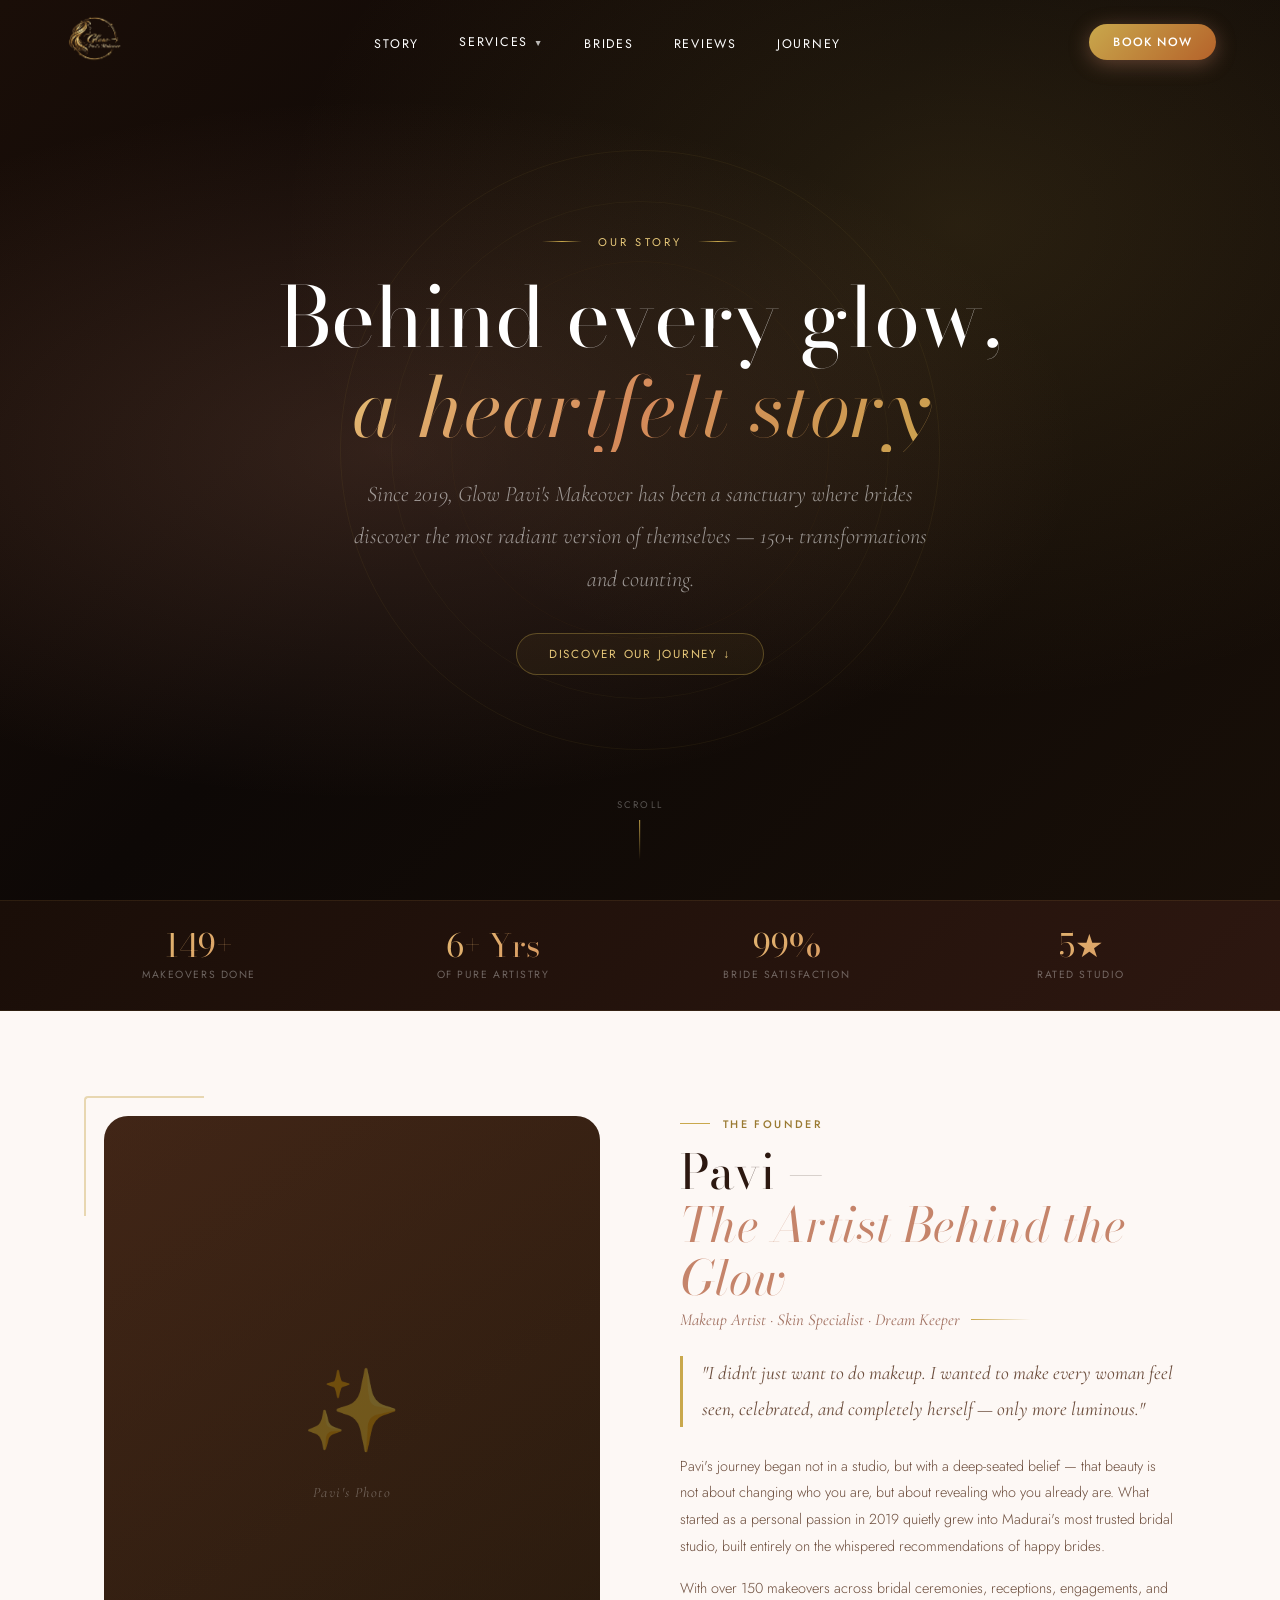
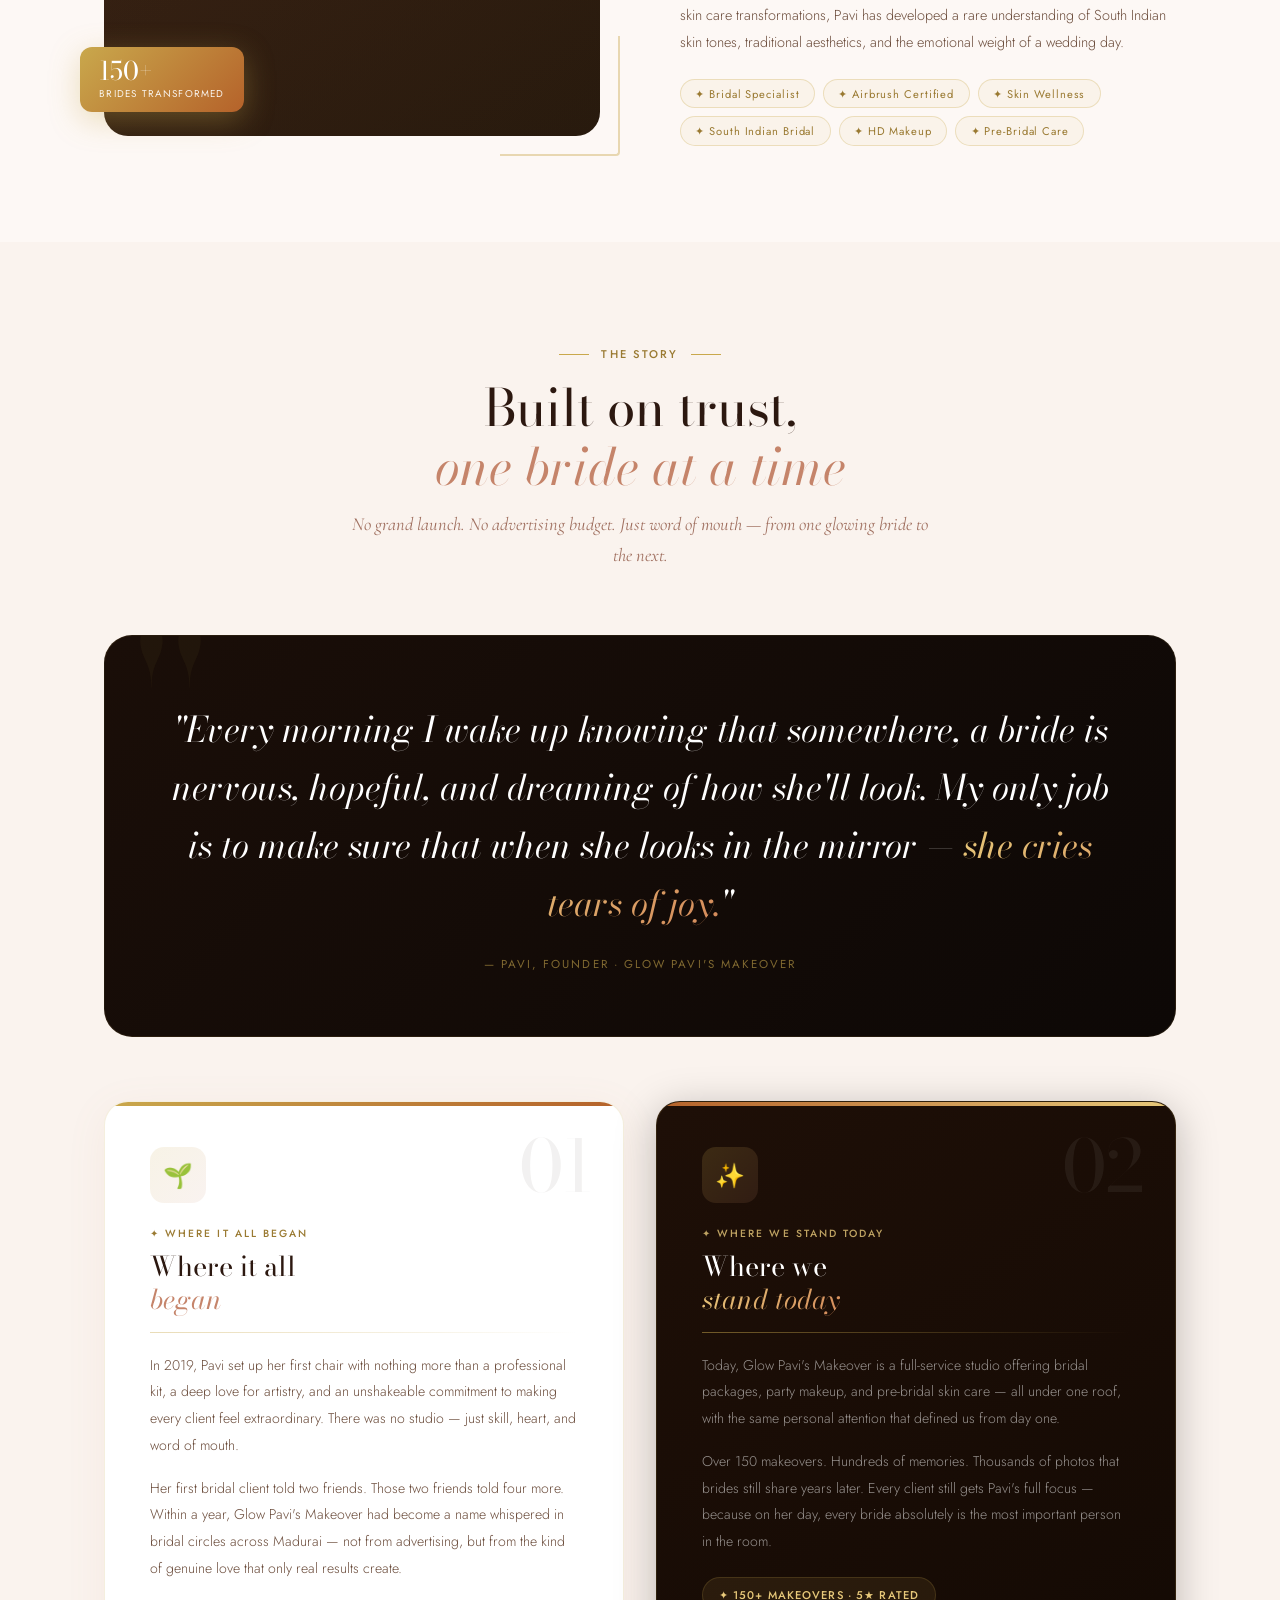
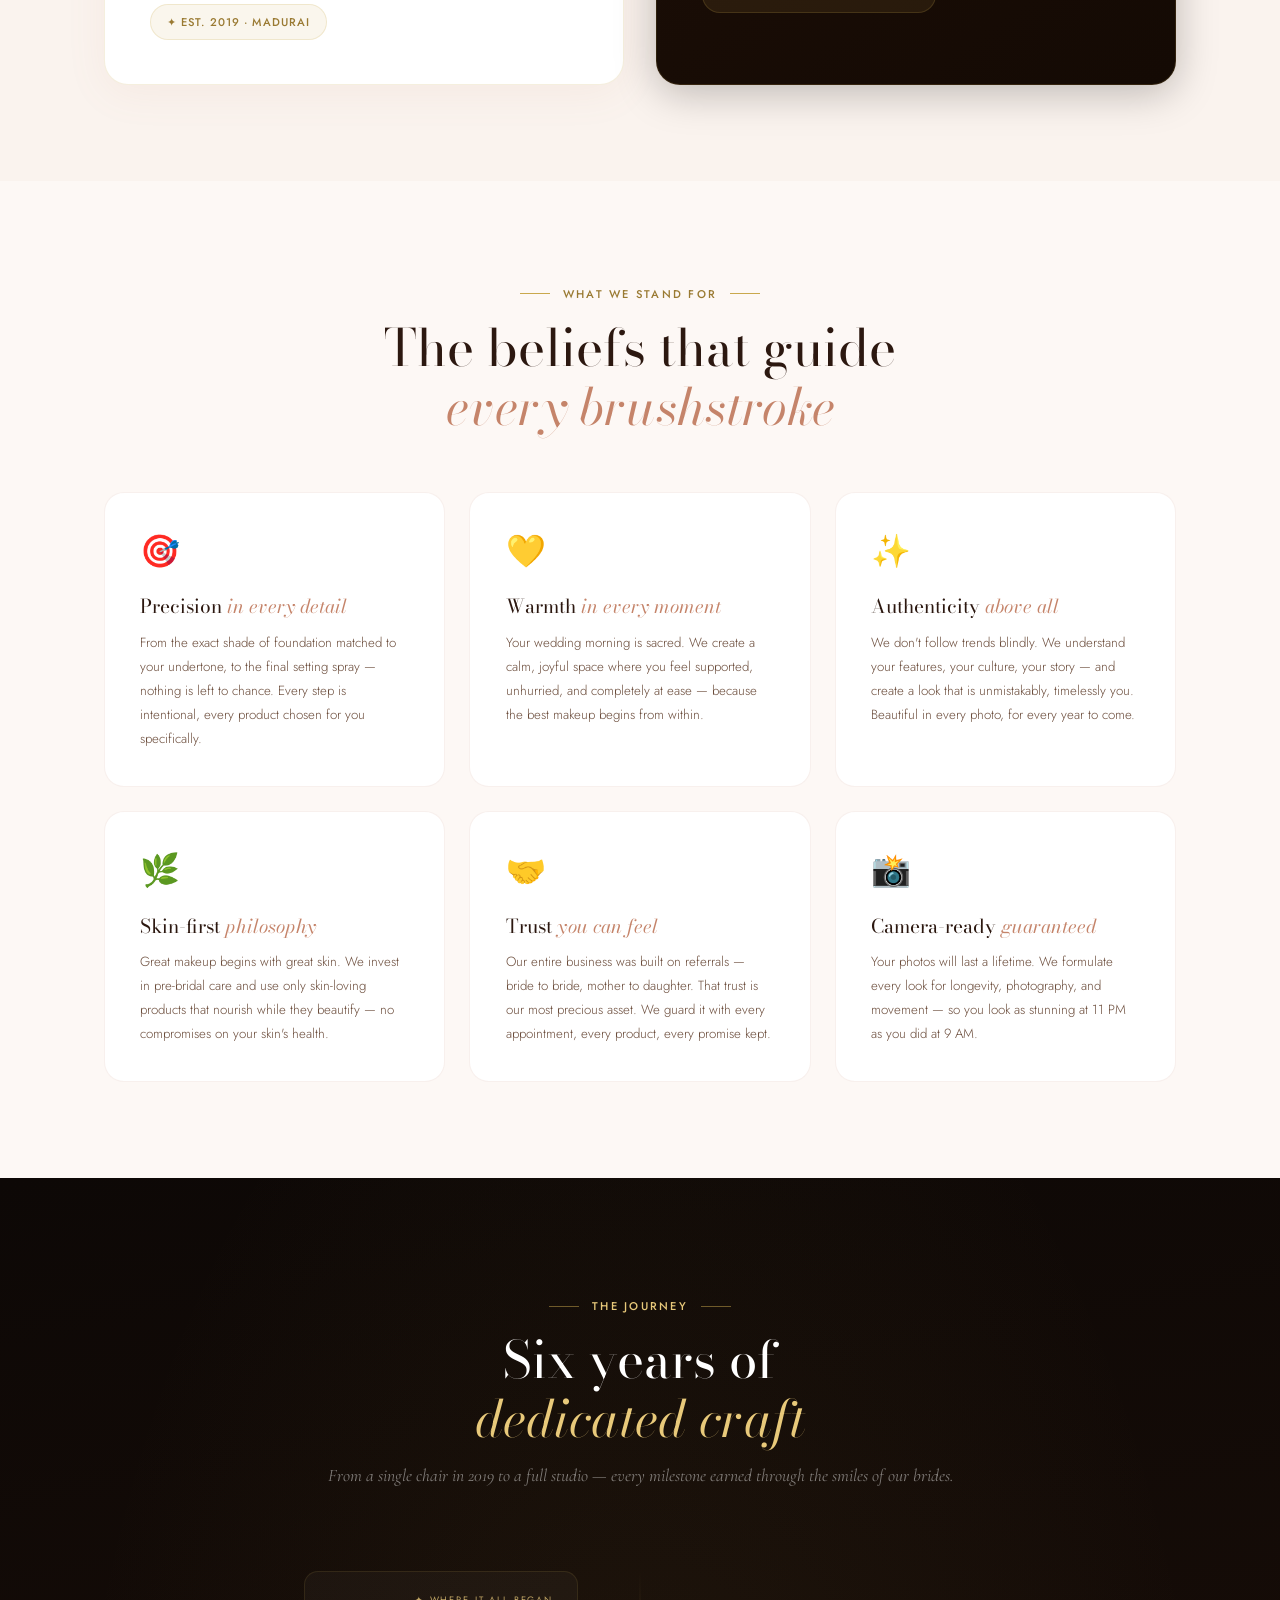
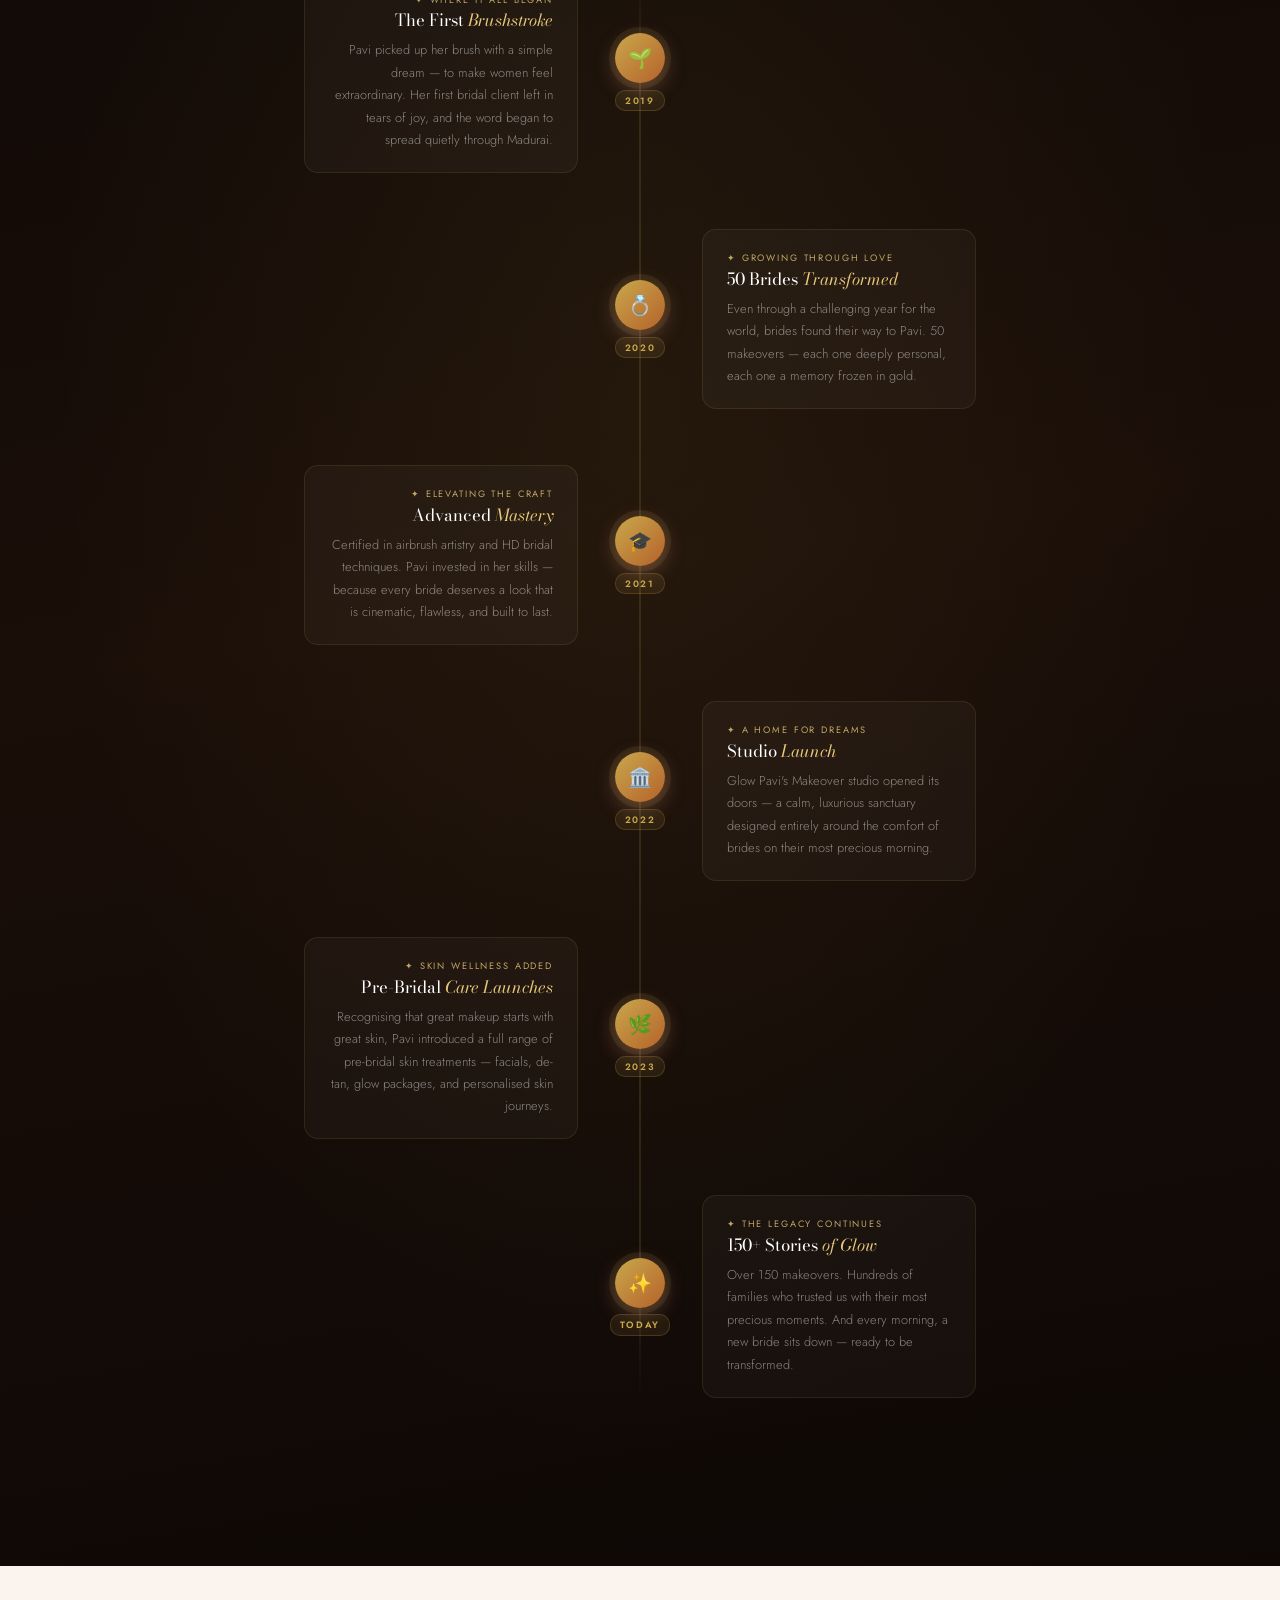
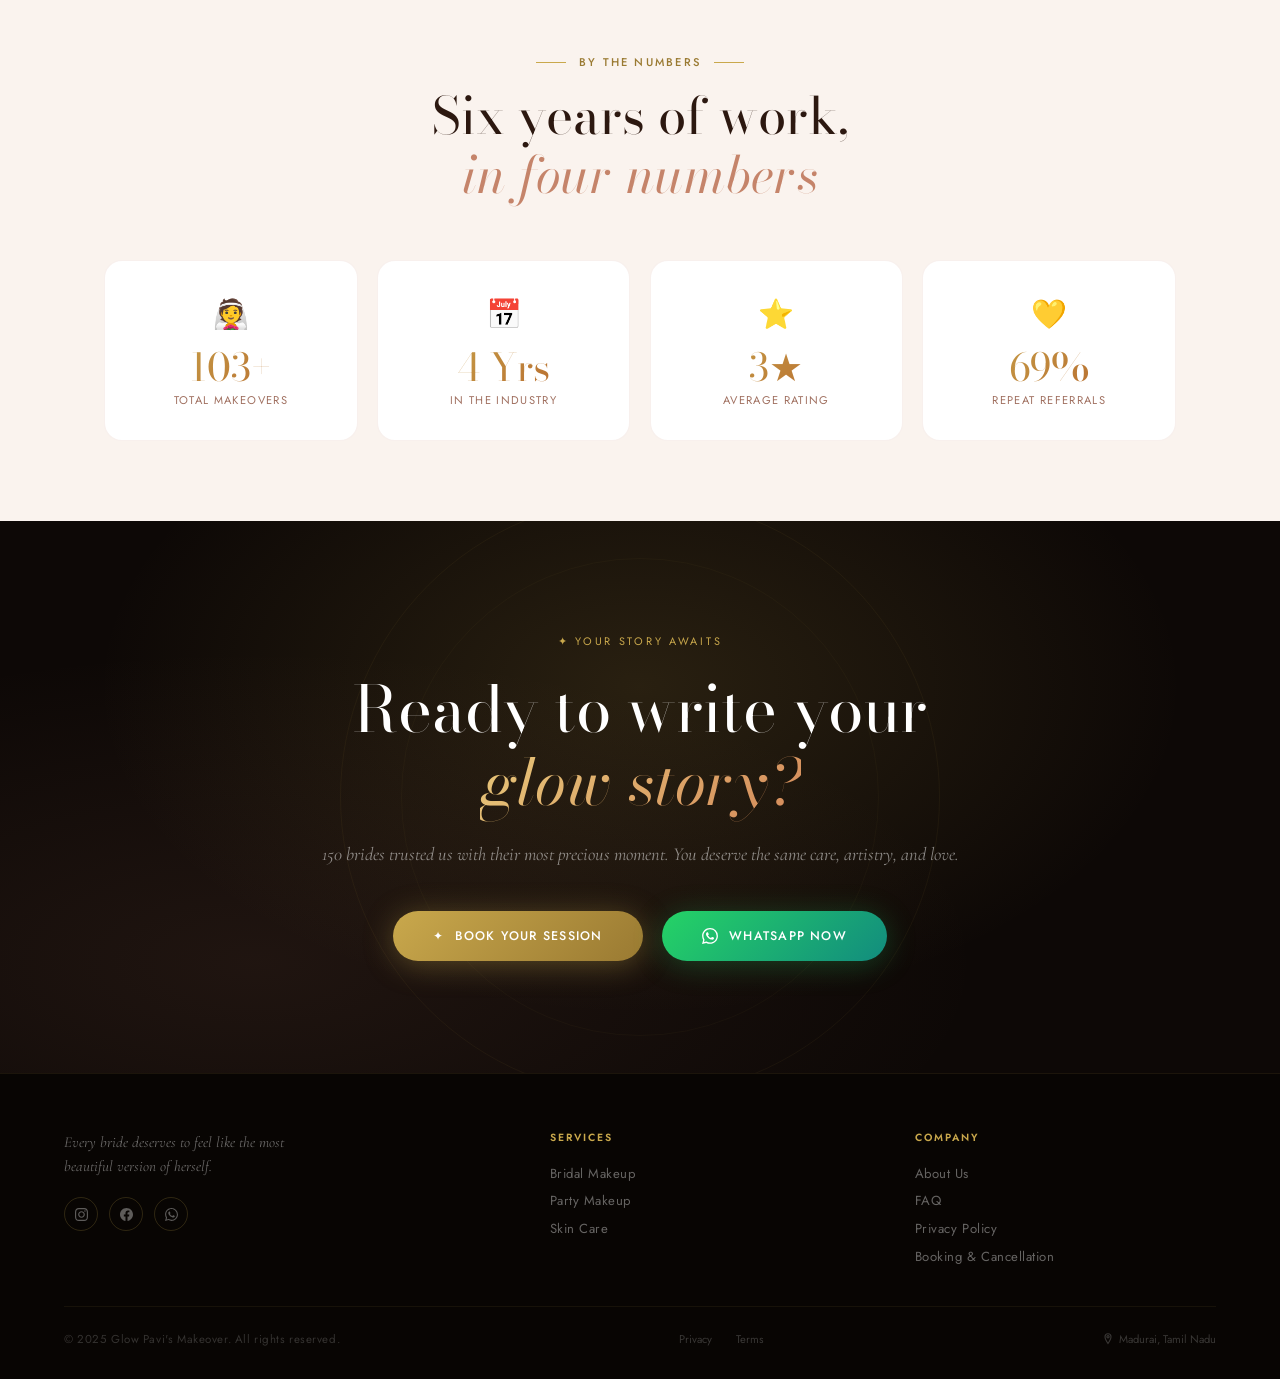
==== commit e0bb45c7: "update all page nav and footer" ====
--- a/about.html
+++ b/about.html
@@ -18,50 +18,139 @@
   }
   html{scroll-behavior:smooth;overflow-x:hidden}
   body{font-family:'Jost',sans-serif;background:var(--off-white);color:var(--text-dark);overflow-x:hidden}
-
-  /* ── NAV (same as index) ── */
+/* ===================== NAV ===================== */
   nav{position:fixed;top:0;left:0;right:0;z-index:1000;padding:0.5rem 4rem;display:flex;justify-content:space-between;align-items:center;transition:all 0.4s ease;background:transparent}
   nav.scrolled{background:rgba(253,248,245,0.96);backdrop-filter:blur(20px);border-bottom:1px solid rgba(197,132,106,0.15);padding:0.4rem 4rem}
   .nav-logo img{height:62px;width:62px;object-fit:contain}
-  .nav-logo-text{font-family:'Bodoni Moda',serif;font-size:1.1rem;font-weight:600;background:linear-gradient(135deg,#C9A84C,#C5846A);-webkit-background-clip:text;-webkit-text-fill-color:transparent}
-  .nav-links{display:flex;gap:2.5rem;list-style:none}
+  .nav-links{display:flex;gap:2.5rem;list-style:none;align-items:center}
   .nav-links a{text-decoration:none;color:var(--white);font-family:'Jost',sans-serif;font-size:0.78rem;font-weight:400;letter-spacing:0.14em;text-transform:uppercase;transition:color 0.3s}
   nav.scrolled .nav-links a{color:var(--text-mid)}
-  .nav-links a:hover,.nav-links a.active{color:var(--gold)}
+  .nav-links a:hover{color:var(--gold)}
+
+  /* ===================== FIX 1: SERVICES DROPDOWN — hover-safe with padding bridge ===================== */
+  .nav-dropdown{position:relative}
+  .nav-dropdown > a{display:flex;align-items:center;gap:0.35rem;cursor:pointer}
+  .nav-dropdown > a .caret{font-size:0.55rem;transition:transform 0.3s;opacity:0.7;margin-top:1px}
+  /* Invisible bridge fills the gap between link and menu so mouse doesn't leave the trigger zone */
+  .nav-dropdown::after{content:'';position:absolute;top:100%;left:0;right:0;height:1.5rem;background:transparent;display:none}
+  .nav-dropdown:hover::after{display:block}
+  .nav-dropdown:hover > a .caret{transform:rotate(180deg)}
+  .dropdown-menu{
+    position:absolute;top:calc(100% + 1.2rem);left:50%;transform:translateX(-50%) translateY(-8px);
+    background:#fff;border-radius:16px;padding:0.6rem;
+    box-shadow:0 20px 60px rgba(44,24,16,0.18),0 2px 12px rgba(44,24,16,0.08);
+    border:1px solid rgba(197,132,106,0.15);
+    min-width:220px;opacity:0;pointer-events:none;
+    transition:opacity 0.25s ease,transform 0.25s ease;
+    /* Add top padding so the hover zone extends to cover the gap */
+    padding-top:0.6rem;
+  }
+  /* The real fix: extend the dropdown-menu's hover area upward with a pseudo-element */
+  .dropdown-menu::before{
+    content:'';position:absolute;
+    /* Cover the gap between nav link and dropdown */
+    top:-1.5rem;left:0;right:0;height:1.5rem;
+    background:transparent;
+  }
+  .dropdown-menu::after{
+    content:'';position:absolute;top:-6px;left:50%;
+    width:12px;height:12px;background:#fff;border-left:1px solid rgba(197,132,106,0.15);
+    border-top:1px solid rgba(197,132,106,0.15);transform:translateX(-50%) rotate(45deg);
+    pointer-events:none;
+  }
+  .nav-dropdown:hover .dropdown-menu{opacity:1;pointer-events:all;transform:translateX(-50%) translateY(0)}
+  .dropdown-item{
+    display:flex;align-items:center;gap:0.75rem;padding:0.7rem 0.9rem;
+    border-radius:10px;text-decoration:none;transition:background 0.2s;
+    font-family:'Jost',sans-serif;font-size:0.78rem;color:var(--text-mid);
+    font-weight:400;letter-spacing:0.06em;text-transform:none;
+    cursor:pointer;
+  }
+  .dropdown-item:hover{background:rgba(201,168,76,0.09);color:var(--text-dark)}
+  .dropdown-item .di-icon{width:34px;height:34px;border-radius:8px;background:linear-gradient(135deg,rgba(201,168,76,0.15),rgba(197,132,106,0.12));display:flex;align-items:center;justify-content:center;font-size:1rem;flex-shrink:0}
+  .dropdown-item .di-info{display:flex;flex-direction:column;gap:0.1rem}
+  .dropdown-item .di-label{font-size:0.8rem;font-weight:500;color:var(--text-dark)}
+  .dropdown-item .di-sub{font-size:0.68rem;color:var(--text-light);font-style:italic}
+  .dropdown-divider{height:1px;background:rgba(197,132,106,0.1);margin:0.3rem 0}
+
   .nav-cta{background:linear-gradient(135deg,var(--gold),var(--copper));color:var(--white);padding:0.55rem 1.5rem;border-radius:30px;text-decoration:none;font-family:'Jost',sans-serif;font-size:0.75rem;font-weight:500;letter-spacing:0.1em;text-transform:uppercase;transition:all 0.3s;border:none;cursor:pointer;box-shadow:0 4px 20px rgba(197,132,106,0.4)}
   .nav-cta:hover{transform:translateY(-2px);box-shadow:0 8px 30px rgba(197,132,106,0.5)}
+
+  /* ===================== FIX 5: HAMBURGER + MOBILE NAV ===================== */
   .hamburger{display:none;flex-direction:column;gap:5px;cursor:pointer;padding:6px;z-index:1100;background:none;border:none}
   .hamburger span{display:block;width:24px;height:2px;background:var(--white);border-radius:2px;transition:all 0.35s ease}
   nav.scrolled .hamburger span{background:var(--text-dark)}
   .hamburger.open span:nth-child(1){transform:translateY(7px) rotate(45deg)}
   .hamburger.open span:nth-child(2){opacity:0;transform:scaleX(0)}
   .hamburger.open span:nth-child(3){transform:translateY(-7px) rotate(-45deg)}
-  .mobile-nav{position:fixed;top:0;right:-100%;width:min(320px,85vw);height:100vh;background:linear-gradient(160deg,#1a0e08 0%,#0d0806 60%,#180f08 100%);z-index:1050;transition:right 0.45s cubic-bezier(0.77,0,0.175,1);padding:5rem 2.5rem 3rem;display:flex;flex-direction:column;gap:0;border-left:1px solid rgba(201,168,76,0.12);visibility:hidden;pointer-events:none}
+
+  /* Mobile nav — smooth slide with proper z-index layering */
+  .mobile-nav{
+    position:fixed;top:0;right:-100%;width:min(320px,85vw);height:100vh;
+    background:linear-gradient(160deg,#1a0e08 0%,#0d0806 60%,#180f08 100%);
+    z-index:1050;
+    transition:right 0.42s cubic-bezier(0.77,0,0.175,1);
+    padding:4.5rem 2.5rem 3rem;
+    display:flex;flex-direction:column;gap:0;
+    border-left:1px solid rgba(201,168,76,0.12);
+    visibility:hidden;pointer-events:none;
+    overflow-y:auto;
+    -webkit-overflow-scrolling:touch;
+  }
   .mobile-nav.open{right:0;visibility:visible;pointer-events:all}
-  .mobile-nav a{display:block;color:rgba(255,255,255,0.75);text-decoration:none;font-family:'Jost',sans-serif;font-size:1.05rem;font-weight:300;letter-spacing:0.08em;padding:0.9rem 0;border-bottom:1px solid rgba(201,168,76,0.08);transition:color 0.3s,padding-left 0.3s}
-  .mobile-nav a:hover{color:var(--gold-light);padding-left:0.5rem}
-  .mobile-nav .mobile-section-label{font-size:0.6rem;letter-spacing:0.2em;text-transform:uppercase;color:rgba(201,168,76,0.5);margin-top:1.5rem;margin-bottom:0.4rem;display:block}
-  .mobile-nav .mobile-cta{margin-top:2rem;background:linear-gradient(135deg,var(--gold),var(--copper));color:var(--white);text-align:center;padding:0.9rem;border-radius:30px;font-size:0.82rem;letter-spacing:0.1em;text-transform:uppercase;font-weight:500;border-bottom:none}
-  .mobile-overlay{position:fixed;inset:0;background:rgba(0,0,0,0.5);z-index:1040;opacity:0;pointer-events:none;transition:opacity 0.4s}
+  /* FIX: smooth scroll within mobile nav links */
+  .mobile-nav a{
+    display:block;color:rgba(255,255,255,0.75);text-decoration:none;
+    font-family:'Jost',sans-serif;font-size:1rem;font-weight:300;
+    letter-spacing:0.08em;
+    padding:0.85rem 0;
+    border-bottom:1px solid rgba(201,168,76,0.08);
+    transition:color 0.3s,padding-left 0.3s;
+    /* FIX: ensure anchor links respect scroll-behavior */
+    scroll-behavior:smooth;
+  }
+  .mobile-nav a:hover,.mobile-nav a:active{color:var(--gold-light);padding-left:0.5rem}
+  .mobile-section-label{font-size:0.6rem;letter-spacing:0.2em;text-transform:uppercase;color:rgba(201,168,76,0.5);margin-top:1.4rem;margin-bottom:0.3rem;display:block}
+  .mobile-cta{margin-top:1.8rem;background:linear-gradient(135deg,var(--gold),var(--copper));color:var(--white) !important;text-align:center;padding:0.85rem !important;border-radius:30px;font-size:0.82rem;letter-spacing:0.1em;text-transform:uppercase;font-weight:500;border-bottom:none !important}
+  .mobile-overlay{position:fixed;inset:0;background:rgba(0,0,0,0.55);z-index:1040;opacity:0;pointer-events:none;transition:opacity 0.4s;backdrop-filter:blur(2px)}
   .mobile-overlay.show{opacity:1;pointer-events:all}
 
-  /* ── PAGE HERO ── */
-  .page-hero{height:65vh;min-height:520px;position:relative;display:flex;align-items:center;justify-content:center;overflow:hidden;background:var(--dark)}
-  .page-hero-bg{position:absolute;inset:0;background:radial-gradient(ellipse at 30% 50%,rgba(197,132,106,0.2) 0%,transparent 55%),radial-gradient(ellipse at 75% 25%,rgba(201,168,76,0.14) 0%,transparent 50%),linear-gradient(135deg,#1a0e08 0%,#0d0806 45%,#180f08 100%)}
+
+  /* ── PAGE HERO — FULL SCREEN HEIGHT ── */
+  .page-hero{
+    height:100vh;min-height:600px;
+    position:relative;display:flex;align-items:center;justify-content:center;
+    overflow:hidden;background:var(--dark);
+  }
+  .page-hero-bg{
+    position:absolute;inset:0;
+    background:
+      radial-gradient(ellipse at 30% 50%,rgba(197,132,106,0.2) 0%,transparent 55%),
+      radial-gradient(ellipse at 75% 25%,rgba(201,168,76,0.14) 0%,transparent 50%),
+      linear-gradient(135deg,#1a0e08 0%,#0d0806 45%,#180f08 100%);
+  }
   .hero-particles{position:absolute;inset:0;z-index:1;pointer-events:none}
   .particle{position:absolute;width:2px;height:2px;background:var(--gold-light);border-radius:50%;animation:float-particle linear infinite;opacity:0}
-  .page-hero-ornament{position:absolute;width:500px;height:500px;border-radius:50%;border:1px solid rgba(201,168,76,0.07);top:50%;left:50%;transform:translate(-50%,-50%);z-index:1;animation:slow-rotate 30s linear infinite}
-  .page-hero-ornament::before{content:'';position:absolute;inset:40px;border-radius:50%;border:1px solid rgba(201,168,76,0.05)}
-  .page-hero-content{position:relative;z-index:3;text-align:center;max-width:780px;padding:2rem}
-  .page-hero-eyebrow{display:inline-flex;align-items:center;gap:1rem;margin-bottom:1.2rem;opacity:0;animation:fadeUp 1s 0.4s forwards}
-  .hero-line{width:36px;height:1px;background:linear-gradient(90deg,transparent,var(--gold),transparent)}
-  .page-hero-eyebrow span{font-family:'Jost',sans-serif;font-size:0.7rem;font-weight:400;letter-spacing:0.25em;text-transform:uppercase;color:var(--gold-light)}
-  .page-hero-title{font-family:'Bodoni Moda',serif;font-size:clamp(2.6rem,6vw,4.8rem);font-weight:400;line-height:1.1;color:var(--white);margin-bottom:1.1rem;opacity:0;animation:fadeUp 1s 0.7s forwards}
+  .page-hero-ornament{
+    position:absolute;width:600px;height:600px;border-radius:50%;
+    border:1px solid rgba(201,168,76,0.07);top:50%;left:50%;
+    transform:translate(-50%,-50%);z-index:1;animation:slow-rotate 30s linear infinite;
+  }
+  .page-hero-ornament::before{content:'';position:absolute;inset:50px;border-radius:50%;border:1px solid rgba(201,168,76,0.05)}
+  .page-hero-ornament::after{content:'';position:absolute;inset:110px;border-radius:50%;border:1px solid rgba(201,168,76,0.03)}
+  .page-hero-content{position:relative;z-index:3;text-align:center;max-width:820px;padding:2rem}
+  .page-hero-eyebrow{display:inline-flex;align-items:center;gap:1rem;margin-bottom:1.4rem;opacity:0;animation:fadeUp 1s 0.4s forwards}
+  .hero-line{width:40px;height:1px;background:linear-gradient(90deg,transparent,var(--gold),transparent)}
+  .page-hero-eyebrow span{font-family:'Jost',sans-serif;font-size:0.7rem;font-weight:400;letter-spacing:0.28em;text-transform:uppercase;color:var(--gold-light)}
+  .page-hero-title{font-family:'Bodoni Moda',serif;font-size:clamp(2.8rem,7vw,5.2rem);font-weight:400;line-height:1.08;color:var(--white);margin-bottom:1.3rem;opacity:0;animation:fadeUp 1s 0.7s forwards}
   .page-hero-title em{font-style:italic;background:linear-gradient(135deg,var(--gold-light),var(--copper-light),var(--gold));-webkit-background-clip:text;-webkit-text-fill-color:transparent;background-clip:text;display:block}
-  .page-hero-sub{font-family:'Cormorant Garamond',serif;font-size:clamp(1rem,2.2vw,1.3rem);font-weight:300;color:rgba(255,255,255,0.6);line-height:1.9;max-width:560px;margin:0 auto;opacity:0;animation:fadeUp 1s 1s forwards;font-style:italic}
-  .page-hero-scroll{position:absolute;bottom:2rem;left:50%;transform:translateX(-50%);display:flex;flex-direction:column;align-items:center;gap:0.5rem;opacity:0;animation:fadeIn 1s 1.8s forwards}
-  .scroll-text{font-family:'Jost',sans-serif;font-size:0.62rem;letter-spacing:0.2em;text-transform:uppercase;color:rgba(255,255,255,0.35)}
-  .scroll-dot{width:1px;height:36px;background:linear-gradient(180deg,var(--gold),transparent);animation:scroll-pulse 2s ease-in-out infinite}
+  .page-hero-sub{font-family:'Cormorant Garamond',serif;font-size:clamp(1rem,2.4vw,1.4rem);font-weight:300;color:rgba(255,255,255,0.55);line-height:1.9;max-width:580px;margin:0 auto 2rem;opacity:0;animation:fadeUp 1s 1s forwards;font-style:italic}
+  .page-hero-cta{opacity:0;animation:fadeUp 1s 1.3s forwards}
+  .page-hero-cta a{display:inline-flex;align-items:center;gap:0.6rem;border:1px solid rgba(201,168,76,0.35);color:var(--gold-light);padding:0.75rem 2rem;border-radius:40px;font-family:'Jost',sans-serif;font-size:0.73rem;letter-spacing:0.15em;text-transform:uppercase;text-decoration:none;transition:all 0.35s;backdrop-filter:blur(8px);background:rgba(201,168,76,0.06)}
+  .page-hero-cta a:hover{background:rgba(201,168,76,0.14);border-color:rgba(201,168,76,0.6);transform:translateY(-2px)}
+  .page-hero-scroll{position:absolute;bottom:2.5rem;left:50%;transform:translateX(-50%);display:flex;flex-direction:column;align-items:center;gap:0.5rem;opacity:0;animation:fadeIn 1s 1.8s forwards}
+  .scroll-text{font-family:'Jost',sans-serif;font-size:0.6rem;letter-spacing:0.22em;text-transform:uppercase;color:rgba(255,255,255,0.3)}
+  .scroll-dot{width:1px;height:40px;background:linear-gradient(180deg,var(--gold),transparent);animation:scroll-pulse 2s ease-in-out infinite}
 
   /* ── STATS STRIP ── */
   .stats-strip{background:linear-gradient(135deg,#1a0e08,#2d1710);padding:1.8rem 4rem;display:grid;grid-template-columns:repeat(4,1fr);gap:1.5rem;border-top:1px solid rgba(201,168,76,0.1);border-bottom:1px solid rgba(201,168,76,0.1)}
@@ -89,41 +178,105 @@
   .founder-img-placeholder{width:100%;height:100%;display:flex;flex-direction:column;align-items:center;justify-content:center;gap:1rem;background:linear-gradient(145deg,rgba(197,132,106,0.15),rgba(201,168,76,0.08))}
   .founder-img-placeholder span:first-child{font-size:5rem;opacity:0.3}
   .founder-img-placeholder span:last-child{font-family:'Cormorant Garamond',serif;font-size:0.9rem;font-style:italic;color:rgba(255,255,255,0.3);letter-spacing:0.1em}
-  /* decorative elements */
   .founder-deco-line{position:absolute;top:-20px;left:-20px;width:120px;height:120px;border-top:2px solid var(--gold);border-left:2px solid var(--gold);border-radius:4px 0 0 0;opacity:0.4;pointer-events:none}
   .founder-deco-line2{position:absolute;bottom:-20px;right:-20px;width:120px;height:120px;border-bottom:2px solid var(--gold);border-right:2px solid var(--gold);border-radius:0 0 4px 0;opacity:0.4;pointer-events:none}
   .founder-badge{position:absolute;bottom:1.5rem;left:-1.5rem;background:linear-gradient(135deg,var(--gold),var(--copper));color:var(--white);padding:0.7rem 1.2rem;border-radius:12px;box-shadow:0 8px 30px rgba(201,168,76,0.35)}
   .founder-badge-num{font-family:'Bodoni Moda',serif;font-size:1.6rem;font-weight:400;line-height:1;display:block}
   .founder-badge-lbl{font-family:'Jost',sans-serif;font-size:0.62rem;letter-spacing:0.12em;text-transform:uppercase;opacity:0.9;display:block;margin-top:0.15rem}
-  /* content */
   .founder-eyebrow{display:inline-flex;align-items:center;gap:0.8rem;margin-bottom:0.9rem}
   .founder-eyebrow span{font-family:'Jost',sans-serif;font-size:0.68rem;font-weight:500;letter-spacing:0.22em;text-transform:uppercase;color:var(--gold-dark)}
   .founder-name{font-family:'Bodoni Moda',serif;font-size:clamp(2rem,4vw,3rem);font-weight:400;color:var(--text-dark);line-height:1.1;margin-bottom:0.3rem}
   .founder-name em{font-style:italic;color:var(--rose-gold)}
   .founder-title{font-family:'Cormorant Garamond',serif;font-size:1.05rem;font-style:italic;color:var(--text-light);margin-bottom:1.6rem;display:flex;align-items:center;gap:0.7rem}
   .founder-title::after{content:'';flex:1;max-width:60px;height:1px;background:linear-gradient(90deg,var(--gold),transparent)}
-  .founder-quote{font-family:'Cormorant Garamond',serif;font-size:1.2rem;font-style:italic;color:var(--text-mid);line-height:1.85;margin-bottom:1.6rem;padding-left:1.2rem;border-left:3px solid var(--gold);position:relative}
+  .founder-quote{font-family:'Cormorant Garamond',serif;font-size:1.2rem;font-style:italic;color:var(--text-mid);line-height:1.85;margin-bottom:1.6rem;padding-left:1.2rem;border-left:3px solid var(--gold)}
   .founder-para{font-family:'Jost',sans-serif;font-size:0.9rem;line-height:1.85;color:var(--text-mid);font-weight:300;margin-bottom:1rem}
   .founder-chips{display:flex;flex-wrap:wrap;gap:0.5rem;margin-top:1.5rem}
   .chip{font-family:'Jost',sans-serif;font-size:0.7rem;letter-spacing:0.08em;padding:0.35rem 0.9rem;border-radius:20px;border:1px solid rgba(201,168,76,0.3);color:var(--gold-dark);background:rgba(201,168,76,0.06);transition:all 0.25s}
   .chip:hover{background:rgba(201,168,76,0.12);border-color:var(--gold)}
 
-  /* ── STORY SECTION ── */
+  /* ── STORY SECTION — PREMIUM REDESIGN ── */
   #story{background:var(--cream);padding:6rem 0}
   .story-header{text-align:center;margin-bottom:4rem}
   .story-intro{font-family:'Cormorant Garamond',serif;font-size:1.15rem;color:var(--text-light);font-style:italic;margin-top:0.8rem;line-height:1.7;max-width:580px;margin-left:auto;margin-right:auto}
-  /* big quote */
-  .story-manifesto{background:linear-gradient(135deg,var(--dark2),var(--dark));border-radius:24px;padding:4rem;text-align:center;position:relative;overflow:hidden;margin-bottom:4rem}
-  .story-manifesto::before{content:'"';position:absolute;top:-1.5rem;left:2rem;font-family:'Bodoni Moda',serif;font-size:12rem;color:rgba(201,168,76,0.06);line-height:1;pointer-events:none}
-  .story-manifesto-text{font-family:'Bodoni Moda',serif;font-size:clamp(1.4rem,3vw,2.2rem);font-weight:400;font-style:italic;color:var(--white);line-height:1.6;position:relative;z-index:1}
+  .story-manifesto{background:linear-gradient(135deg,var(--dark2),var(--dark));border-radius:28px;padding:4rem;text-align:center;position:relative;overflow:hidden;margin-bottom:4rem;border:1px solid rgba(201,168,76,0.1)}
+  .story-manifesto::before{content:'"';position:absolute;top:-2rem;left:1.5rem;font-family:'Bodoni Moda',serif;font-size:14rem;color:rgba(201,168,76,0.05);line-height:1;pointer-events:none}
+  .story-manifesto-text{font-family:'Bodoni Moda',serif;font-size:clamp(1.4rem,3vw,2.2rem);font-weight:400;font-style:italic;color:var(--white);line-height:1.65;position:relative;z-index:1}
   .story-manifesto-text em{background:linear-gradient(135deg,var(--gold-light),var(--copper-light));-webkit-background-clip:text;-webkit-text-fill-color:transparent;background-clip:text}
   .story-manifesto-sig{font-family:'Jost',sans-serif;font-size:0.72rem;letter-spacing:0.18em;text-transform:uppercase;color:rgba(201,168,76,0.6);margin-top:1.5rem;position:relative;z-index:1}
-  /* two col story */
-  .story-cols{display:grid;grid-template-columns:1fr 1fr;gap:3.5rem;align-items:start}
-  .story-col-title{font-family:'Bodoni Moda',serif;font-size:1.6rem;font-weight:400;color:var(--text-dark);margin-bottom:1rem;line-height:1.25}
-  .story-col-title em{font-style:italic;color:var(--rose-gold)}
-  .story-col-body{font-family:'Jost',sans-serif;font-size:0.88rem;line-height:1.9;color:var(--text-mid);font-weight:300}
-  .story-col-body p{margin-bottom:1rem}
+
+  /* ── PREMIUM STORY CARDS ── */
+  .story-cols{display:grid;grid-template-columns:1fr 1fr;gap:2rem;align-items:stretch}
+  .story-card{
+    position:relative;border-radius:24px;overflow:hidden;
+    padding:2.8rem;transition:transform 0.4s ease,box-shadow 0.4s ease;
+  }
+  .story-card:hover{transform:translateY(-6px);box-shadow:0 32px 80px rgba(44,24,16,0.14)}
+  /* Card 1 — light cream with gold accents */
+  .story-card-began{
+    background:var(--white);
+    border:1px solid rgba(201,168,76,0.18);
+    box-shadow:0 8px 40px rgba(197,132,106,0.08);
+  }
+  .story-card-began::before{
+    content:'';position:absolute;top:0;left:0;right:0;height:4px;
+    background:linear-gradient(90deg,var(--gold),var(--copper));
+  }
+  /* Card 2 — dark luxe with gold text */
+  .story-card-today{
+    background:linear-gradient(145deg,#1e0f07,#140a04);
+    border:1px solid rgba(201,168,76,0.14);
+    box-shadow:0 8px 40px rgba(13,8,6,0.25);
+  }
+  .story-card-today::before{
+    content:'';position:absolute;top:0;left:0;right:0;height:4px;
+    background:linear-gradient(90deg,var(--copper),var(--gold-light));
+  }
+  .story-card-icon{
+    width:56px;height:56px;border-radius:14px;
+    display:flex;align-items:center;justify-content:center;
+    font-size:1.5rem;margin-bottom:1.4rem;
+  }
+  .story-card-began .story-card-icon{background:linear-gradient(135deg,rgba(201,168,76,0.14),rgba(197,132,106,0.1))}
+  .story-card-today .story-card-icon{background:linear-gradient(135deg,rgba(201,168,76,0.18),rgba(197,132,106,0.12))}
+  .story-card-number{
+    font-family:'Bodoni Moda',serif;font-size:4.5rem;font-weight:400;
+    line-height:0.9;margin-bottom:0.3rem;opacity:0.06;
+    position:absolute;top:2rem;right:2rem;letter-spacing:-0.03em;
+  }
+  .story-card-began .story-card-number{color:var(--text-dark)}
+  .story-card-today .story-card-number{color:var(--white)}
+  .story-card-tag{
+    font-family:'Jost',sans-serif;font-size:0.65rem;letter-spacing:0.2em;
+    text-transform:uppercase;margin-bottom:0.6rem;display:block;font-weight:500;
+  }
+  .story-card-began .story-card-tag{color:var(--gold-dark)}
+  .story-card-today .story-card-tag{color:var(--gold-light);opacity:0.8}
+  .story-card-title{
+    font-family:'Bodoni Moda',serif;font-size:1.7rem;font-weight:400;
+    line-height:1.2;margin-bottom:1rem;
+  }
+  .story-card-began .story-card-title{color:var(--text-dark)}
+  .story-card-began .story-card-title em{font-style:italic;color:var(--rose-gold)}
+  .story-card-today .story-card-title{color:var(--white)}
+  .story-card-today .story-card-title em{font-style:italic;background:linear-gradient(135deg,var(--gold-light),var(--copper-light));-webkit-background-clip:text;-webkit-text-fill-color:transparent;background-clip:text}
+  .story-card-divider{height:1px;margin-bottom:1.2rem}
+  .story-card-began .story-card-divider{background:linear-gradient(90deg,var(--gold),transparent);opacity:0.4}
+  .story-card-today .story-card-divider{background:linear-gradient(90deg,rgba(201,168,76,0.5),transparent)}
+  .story-card-body{
+    font-family:'Jost',sans-serif;font-size:0.88rem;line-height:1.9;font-weight:300;
+  }
+  .story-card-began .story-card-body{color:var(--text-mid)}
+  .story-card-today .story-card-body{color:rgba(255,255,255,0.55)}
+  .story-card-body p{margin-bottom:1rem}
+  .story-card-body p:last-child{margin-bottom:0}
+  .story-card-stat{
+    display:inline-flex;align-items:center;gap:0.5rem;
+    margin-top:1.4rem;padding:0.55rem 1rem;border-radius:30px;
+    font-family:'Jost',sans-serif;font-size:0.7rem;letter-spacing:0.1em;text-transform:uppercase;font-weight:500;
+  }
+  .story-card-began .story-card-stat{background:rgba(201,168,76,0.1);color:var(--gold-dark);border:1px solid rgba(201,168,76,0.2)}
+  .story-card-today .story-card-stat{background:rgba(201,168,76,0.1);color:var(--gold-light);border:1px solid rgba(201,168,76,0.18)}
 
   /* ── VALUES ── */
   #values{background:var(--off-white);padding:6rem 0}
@@ -145,7 +298,8 @@
   .journey-header .section-title{color:var(--white)}
   .journey-header .section-title em{color:var(--gold-light)}
   .journey-intro{font-family:'Cormorant Garamond',serif;font-size:1.1rem;color:rgba(255,255,255,0.45);font-style:italic;margin-top:0.8rem;line-height:1.7}
-  /* vertical timeline */
+
+  /* ── DESKTOP TIMELINE (vertical, alternating) ── */
   .tl-wrap{max-width:800px;margin:0 auto;padding:0 4rem;position:relative}
   .tl-wrap::before{content:'';position:absolute;left:50%;top:0;bottom:0;width:1px;background:linear-gradient(180deg,transparent,rgba(201,168,76,0.3) 8%,rgba(201,168,76,0.3) 92%,transparent);transform:translateX(-50%)}
   .tl-node{display:grid;grid-template-columns:1fr 60px 1fr;align-items:center;margin-bottom:3.5rem;opacity:0;transform:translateY(24px);transition:opacity 0.7s ease,transform 0.7s ease}
@@ -167,6 +321,23 @@
   .tl-heading em{font-style:italic;color:var(--gold-light)}
   .tl-body{font-family:'Jost',sans-serif;font-size:0.8rem;line-height:1.75;color:rgba(255,255,255,0.48);font-weight:300}
 
+  /* ── MOBILE TIMELINE — vertical stacked ── */
+  .tl-mobile{display:none;position:relative;padding:0 1.2rem}
+  .tl-mobile::before{
+    content:'';position:absolute;left:calc(1.2rem + 24px);top:0;bottom:0;
+    width:1px;background:linear-gradient(180deg,transparent,rgba(201,168,76,0.3) 5%,rgba(201,168,76,0.3) 95%,transparent);
+  }
+  .tl-m-node{display:flex;gap:1.2rem;align-items:flex-start;margin-bottom:2rem;opacity:0;transform:translateX(-16px);transition:opacity 0.6s ease,transform 0.6s ease}
+  .tl-m-node.in-view{opacity:1;transform:translateX(0)}
+  .tl-m-left{display:flex;flex-direction:column;align-items:center;gap:0.3rem;flex-shrink:0;padding-top:0.15rem}
+  .tl-m-dot{width:48px;height:48px;border-radius:50%;background:linear-gradient(135deg,var(--gold),var(--copper));display:flex;align-items:center;justify-content:center;font-size:1.1rem;box-shadow:0 0 0 5px rgba(201,168,76,0.1),0 4px 16px rgba(197,132,106,0.35);flex-shrink:0}
+  .tl-m-year{font-family:'Jost',sans-serif;font-size:0.55rem;letter-spacing:0.15em;text-transform:uppercase;color:var(--gold);background:rgba(201,168,76,0.1);padding:0.18rem 0.45rem;border-radius:8px;border:1px solid rgba(201,168,76,0.2);white-space:nowrap}
+  .tl-m-card{background:rgba(255,255,255,0.04);border:1px solid rgba(201,168,76,0.12);border-radius:14px;padding:1.1rem 1.3rem;flex:1}
+  .tl-m-tag{font-family:'Jost',sans-serif;font-size:0.58rem;letter-spacing:0.18em;text-transform:uppercase;color:var(--gold-light);margin-bottom:0.25rem;display:block;opacity:0.75}
+  .tl-m-heading{font-family:'Bodoni Moda',serif;font-size:1rem;font-weight:400;color:var(--white);margin-bottom:0.35rem;line-height:1.3}
+  .tl-m-heading em{font-style:italic;color:var(--gold-light)}
+  .tl-m-body{font-family:'Jost',sans-serif;font-size:0.78rem;line-height:1.72;color:rgba(255,255,255,0.45);font-weight:300}
+
   /* ── NUMBERS SECTION ── */
   #numbers{background:var(--cream);padding:5rem 0}
   .numbers-header{text-align:center;margin-bottom:3.5rem}
@@ -195,7 +366,7 @@
   .btn-whatsapp{background:linear-gradient(135deg,#25D366,#128C7E);color:var(--white);padding:1rem 2.5rem;border-radius:50px;text-decoration:none;font-family:'Jost',sans-serif;font-size:0.78rem;font-weight:500;letter-spacing:0.1em;text-transform:uppercase;transition:all 0.4s;box-shadow:0 4px 30px rgba(37,211,102,0.25);display:inline-flex;align-items:center;gap:0.7rem}
   .btn-whatsapp:hover{transform:translateY(-3px);box-shadow:0 15px 40px rgba(37,211,102,0.35)}
 
-  /* ── FOOTER (same as index) ── */
+  /* ── FOOTER ── */
   footer{background:#080503;padding:3.5rem 4rem 2rem;border-top:1px solid rgba(201,168,76,0.1)}
   .footer-main{display:grid;grid-template-columns:1.4fr 1fr 1fr;gap:4rem;margin-bottom:2.5rem}
   .footer-logo img{height:68px;width:68px;object-fit:contain;opacity:0.9;margin-bottom:0.8rem;display:block}
@@ -220,74 +391,128 @@
   @keyframes float-particle{0%{opacity:0;transform:translateY(100vh) scale(0)}10%{opacity:0.8}90%{opacity:0.4}100%{opacity:0;transform:translateY(-100px) scale(1.5)}}
   @keyframes slow-rotate{from{transform:translate(-50%,-50%) rotate(0deg)}to{transform:translate(-50%,-50%) rotate(360deg)}}
   @keyframes scroll-pulse{0%,100%{opacity:0.3}50%{opacity:1}}
-  @keyframes count-up{from{opacity:0}to{opacity:1}}
 
   /* ── RESPONSIVE ── */
   @media(max-width:900px){
-    nav{padding:0.9rem 1.2rem}
+  nav{padding:0.9rem 1.2rem}
     nav.scrolled{padding:0.7rem 1.2rem}
     .nav-links{display:none}
     .hamburger{display:flex}
     .container{padding:0 1.2rem}
+    .process-grid{grid-template-columns:1fr;padding:0 1.2rem;gap:1rem}
+    .process-grid::before{display:none}
+    .process-header{padding:0 1.2rem}
+
+    /* ── TIGHTER MOBILE SECTION SPACING ── */
+    #founder{padding:3rem 0}
+    #story{padding:3rem 0}
+    #values{padding:3rem 0}
+    #journey{padding:3.5rem 0}
+    #numbers{padding:3rem 0}
+    #cta{padding:3.5rem 0}
+
     .founder-grid{grid-template-columns:1fr;gap:2.5rem}
     .founder-badge{left:auto;right:1rem;bottom:-1rem}
-    .story-cols{grid-template-columns:1fr;gap:2rem}
+    .story-manifesto{padding:2.2rem 1.5rem;margin-bottom:2rem}
+    .story-cols{grid-template-columns:1fr;gap:1.2rem}
+    .story-header{margin-bottom:2rem}
+    .values-header{margin-bottom:2rem}
     .values-grid{grid-template-columns:1fr;gap:1rem}
     .numbers-grid{grid-template-columns:repeat(2,1fr)}
     .stats-strip{grid-template-columns:repeat(2,1fr);padding:1.5rem 1.2rem}
-    .tl-wrap{padding:0 1.2rem}
+
+    /* Show mobile timeline, hide desktop */
+    .tl-wrap{display:none}
+    .tl-mobile{display:block}
+
+    .journey-header{margin-bottom:2.5rem}
     footer{padding:2.5rem 1.2rem 1.5rem}
     .footer-main{grid-template-columns:1fr;gap:2rem}
     .footer-bottom{flex-direction:column;align-items:flex-start}
-    .story-manifesto{padding:2.5rem 1.5rem}
+    .page-hero{min-height:100svh}
   }
   @media(max-width:600px){
+    .footer-bottom-links{flex-wrap:wrap;gap:0.8rem}
+    .stats-strip{gap:1rem}
+    .story-card{padding:2rem 1.5rem}
     .numbers-grid{grid-template-columns:1fr 1fr}
-    .page-hero-title{font-size:2.4rem}
-    .founder-deco-line,.founder-deco-line2{display:none}
+    .cta-actions{flex-direction:column;align-items:center}
+    .btn-gold,.btn-whatsapp{justify-content:center;width:100%;max-width:280px}
   }
   @media(min-width:901px){
-    .hamburger{display:none !important}
+  .hamburger{display:none !important}
     .mobile-nav{display:none !important}
     .mobile-overlay{display:none !important}
+    #mobileTimeline{display:none !important}
   }
   </style>
 </head>
 <body>
 
 <div class="mobile-overlay" id="mobileOverlay"></div>
+
+<!-- ===================== FIX 5: MOBILE NAV with proper scroll handling ===================== -->
 <nav class="mobile-nav" id="mobileNav" aria-hidden="true">
   <span class="mobile-section-label">Main</span>
-  <a href="index.html" onclick="closeMobileNav()">Home</a>
-  <a href="about.html" onclick="closeMobileNav()">About</a>
-  <a href="#" onclick="closeMobileNav()">Services</a>
-  <a href="#" onclick="closeMobileNav()">Gallery</a>
-  <a href="#" onclick="closeMobileNav()">Reviews</a>
-  <a href="#cta" class="mobile-cta" onclick="closeMobileNav()">Book Now</a>
+  <a href="#story" onclick="smoothScrollTo('story');closeMobileNav();return false;">Story</a>
+  <a href="#services" onclick="smoothScrollTo('services');closeMobileNav();return false;">Services</a>
+  <a href="#transformation" onclick="smoothScrollTo('transformation');closeMobileNav();return false;">Brides</a>
+  <a href="#trust" onclick="smoothScrollTo('trust');closeMobileNav();return false;">Reviews</a>
+  <a href="#timeline" onclick="smoothScrollTo('timeline');closeMobileNav();return false;">Journey</a>
+  <span class="mobile-section-label">Services</span>
+  <a href="./bridal-makeup.html" onclick="closeMobileNav()">👰 Bridal Makeup</a>
+  <a href="./party-makeup.html" onclick="closeMobileNav()">✨ Party Makeup</a>
+  <a href="./skin-care.html" onclick="closeMobileNav()">🌿 Skin Care</a>
+  <a href="#booking" class="mobile-cta" onclick="smoothScrollTo('booking');closeMobileNav();return false;">Book Now</a>
 </nav>
 
-<!-- ══ NAV ══ -->
+<!-- MAIN NAV -->
 <nav id="mainNav">
   <div class="nav-logo">
-    <img src="Logo3.png" alt="Glow Pavi's Makeover"
-      onerror="this.style.display='none';this.parentElement.innerHTML='<span class=\'nav-logo-text\'>Glow Pavi\'s</span>'">
+    <img src="./assets/image/logo1.png" alt="Glow Pavi's Makeover"
+      onerror="this.style.display='none';this.parentElement.innerHTML='<span style=\'font-family:Bodoni Moda,serif;font-size:1.1rem;font-weight:600;background:linear-gradient(135deg,#C9A84C,#C5846A);-webkit-background-clip:text;-webkit-text-fill-color:transparent\'>Glow Pavi\'s</span>'">
   </div>
   <ul class="nav-links">
-    <li><a href="index.html">Home</a></li>
-    <li><a href="about.html" class="active">About</a></li>
-    <li><a href="index.html#services">Services</a></li>
-    <li><a href="index.html#transformation">Gallery</a></li>
-    <li><a href="index.html#trust">Reviews</a></li>
+    <li><a href="#story">Story</a></li>
+    <!-- FIX 1: Services dropdown — hover-safe with invisible bridge -->
+    <li class="nav-dropdown">
+      <a href="#services">Services <span class="caret">▼</span></a>
+      <div class="dropdown-menu">
+        <a class="dropdown-item" href="./bridal-makeup.html">
+          <span class="di-icon">👰</span>
+          <span class="di-info">
+             <span class="di-label">Bridal Makeup</span>
+          </span>
+        </a>
+        <div class="dropdown-divider"></div>
+        <a class="dropdown-item" href="./party-makeup.html">
+          <span class="di-icon">✨</span>
+          <span class="di-info">
+           <span class="di-label">Party Makeup</span>
+          </span>
+        </a>
+        <div class="dropdown-divider"></div>
+        <a class="dropdown-item" href="./skin-care.html">
+          <span class="di-icon">🌿</span>
+          <span class="di-info">
+     <span class="di-label">Skin Care</span>
+          </span>
+        </a>
+      </div>
+    </li>
+    <li><a href="#transformation">Brides</a></li>
+    <li><a href="#trust">Reviews</a></li>
+    <li><a href="#timeline">Journey</a></li>
   </ul>
   <div style="display:flex;align-items:center;gap:1rem">
-    <a href="#cta" class="nav-cta">Book Now</a>
-    <button class="hamburger" id="hamburgerBtn" aria-label="Open menu" aria-expanded="false">
+    <a href="#booking" class="nav-cta">Book Now</a>
+    <button class="hamburger" id="hamburgerBtn" aria-label="Open menu" aria-expanded="false" aria-controls="mobileNav">
       <span></span><span></span><span></span>
     </button>
   </div>
 </nav>
 
-<!-- ══ PAGE HERO ══ -->
+<!-- ══ PAGE HERO — FULL SCREEN ══ -->
 <section class="page-hero">
   <div class="page-hero-bg"></div>
   <div class="hero-particles" id="particlesContainer"></div>
@@ -303,9 +528,12 @@
       <em>a heartfelt story</em>
     </h1>
     <p class="page-hero-sub">Since 2019, Glow Pavi's Makeover has been a sanctuary where brides discover the most radiant version of themselves — 150+ transformations and counting.</p>
+    <div class="page-hero-cta">
+      <a href="#founder">Discover Our Journey ↓</a>
+    </div>
   </div>
   <div class="page-hero-scroll">
-    <span class="scroll-text">Discover</span>
+    <span class="scroll-text">Scroll</span>
     <div class="scroll-dot"></div>
   </div>
 </section>
@@ -334,8 +562,6 @@
 <section id="founder">
   <div class="container">
     <div class="founder-grid">
-
-      <!-- LEFT: Image -->
       <div class="reveal">
         <div class="founder-img-wrap">
           <div class="founder-deco-line"></div>
@@ -350,8 +576,6 @@
           </div>
         </div>
       </div>
-
-      <!-- RIGHT: Content -->
       <div class="reveal" style="transition-delay:0.18s">
         <div class="founder-eyebrow">
           <div class="eyebrow-line"></div>
@@ -359,21 +583,11 @@
         </div>
         <h2 class="founder-name">Pavi —<br><em>The Artist Behind the Glow</em></h2>
         <p class="founder-title">Makeup Artist · Skin Specialist · Dream Keeper</p>
-
         <blockquote class="founder-quote">
           "I didn't just want to do makeup. I wanted to make every woman feel seen, celebrated, and completely herself — only more luminous."
         </blockquote>
-
-        <p class="founder-para">
-          Pavi's journey began not in a studio, but with a deep-seated belief — that beauty is not about changing who you are, but about revealing who you already are. What started as a personal passion in 2019 quietly grew into Madurai's most trusted bridal studio, built entirely on the whispered recommendations of happy brides.
-        </p>
-        <p class="founder-para">
-          With over 150 makeovers across bridal ceremonies, receptions, engagements, and skin care transformations, Pavi has developed a rare understanding of South Indian skin tones, traditional aesthetics, and the emotional weight of a wedding day. Every bride who sits in her chair leaves not just beautiful — but unforgettable.
-        </p>
-        <p class="founder-para">
-          Trained in advanced bridal artistry and airbrush techniques, certified in skin wellness, and driven by an obsessive love for her craft — Pavi is not just a makeup artist. She is the woman who will hold your hand through your most nervous morning, and hand you back to the world radiant.
-        </p>
-
+        <p class="founder-para">Pavi's journey began not in a studio, but with a deep-seated belief — that beauty is not about changing who you are, but about revealing who you already are. What started as a personal passion in 2019 quietly grew into Madurai's most trusted bridal studio, built entirely on the whispered recommendations of happy brides.</p>
+        <p class="founder-para">With over 150 makeovers across bridal ceremonies, receptions, engagements, and skin care transformations, Pavi has developed a rare understanding of South Indian skin tones, traditional aesthetics, and the emotional weight of a wedding day.</p>
         <div class="founder-chips">
           <span class="chip">✦ Bridal Specialist</span>
           <span class="chip">✦ Airbrush Certified</span>
@@ -383,12 +597,11 @@
           <span class="chip">✦ Pre-Bridal Care</span>
         </div>
       </div>
-
     </div>
   </div>
 </section>
 
-<!-- ══ STORY SECTION ══ -->
+<!-- ══ STORY SECTION — PREMIUM REDESIGN ══ -->
 <section id="story">
   <div class="container">
     <div class="story-header reveal">
@@ -408,20 +621,34 @@
       <p class="story-manifesto-sig">— Pavi, Founder · Glow Pavi's Makeover</p>
     </div>
 
+    <!-- PREMIUM STORY CARDS -->
     <div class="story-cols">
-      <div class="reveal">
-        <h3 class="story-col-title">Where it all<br><em>began</em></h3>
-        <div class="story-col-body">
+      <!-- Card 1: Where it began — light with gold -->
+      <div class="story-card story-card-began reveal">
+        <div class="story-card-number">01</div>
+        <div class="story-card-icon">🌱</div>
+        <span class="story-card-tag">✦ Where it all began</span>
+        <h3 class="story-card-title">Where it all<br><em>began</em></h3>
+        <div class="story-card-divider"></div>
+        <div class="story-card-body">
           <p>In 2019, Pavi set up her first chair with nothing more than a professional kit, a deep love for artistry, and an unshakeable commitment to making every client feel extraordinary. There was no studio — just skill, heart, and word of mouth.</p>
           <p>Her first bridal client told two friends. Those two friends told four more. Within a year, Glow Pavi's Makeover had become a name whispered in bridal circles across Madurai — not from advertising, but from the kind of genuine love that only real results create.</p>
         </div>
-      </div>
-      <div class="reveal" style="transition-delay:0.2s">
-        <h3 class="story-col-title">Where we<br><em>stand today</em></h3>
-        <div class="story-col-body">
-          <p>Today, Glow Pavi's Makeover is a full-service studio offering bridal packages, party makeup, and pre-bridal skin care — all under one roof, with the same personal attention that defined us from day one. Over 150 makeovers. Hundreds of memories. Thousands of photos that brides still share years later.</p>
-          <p>Every client still gets Pavi's full focus. Every bride still gets treated like she is the most important person in the room — because on her day, she absolutely is. That philosophy has never changed, and it never will.</p>
-        </div>
+        <span class="story-card-stat">✦ Est. 2019 · Madurai</span>
+      </div>
+
+      <!-- Card 2: Where we stand — dark luxe -->
+      <div class="story-card story-card-today reveal" style="transition-delay:0.18s">
+        <div class="story-card-number">02</div>
+        <div class="story-card-icon">✨</div>
+        <span class="story-card-tag">✦ Where we stand today</span>
+        <h3 class="story-card-title">Where we<br><em>stand today</em></h3>
+        <div class="story-card-divider"></div>
+        <div class="story-card-body">
+          <p>Today, Glow Pavi's Makeover is a full-service studio offering bridal packages, party makeup, and pre-bridal skin care — all under one roof, with the same personal attention that defined us from day one.</p>
+          <p>Over 150 makeovers. Hundreds of memories. Thousands of photos that brides still share years later. Every client still gets Pavi's full focus — because on her day, every bride absolutely is the most important person in the room.</p>
+        </div>
+        <span class="story-card-stat">✦ 150+ Makeovers · 5★ Rated</span>
       </div>
     </div>
   </div>
@@ -486,8 +713,8 @@
       <p class="journey-intro">From a single chair in 2019 to a full studio — every milestone earned through the smiles of our brides.</p>
     </div>
 
+    <!-- DESKTOP: alternating left/right -->
     <div class="tl-wrap">
-
       <div class="tl-node">
         <div class="tl-left">
           <div class="tl-card">
@@ -496,19 +723,13 @@
             <p class="tl-body">Pavi picked up her brush with a simple dream — to make women feel extraordinary. Her first bridal client left in tears of joy, and the word began to spread quietly through Madurai.</p>
           </div>
         </div>
-        <div class="tl-center">
-          <div class="tl-dot">🌱</div>
-          <span class="tl-year">2019</span>
-        </div>
+        <div class="tl-center"><div class="tl-dot">🌱</div><span class="tl-year">2019</span></div>
         <div class="tl-right"></div>
       </div>
 
       <div class="tl-node">
         <div class="tl-left"></div>
-        <div class="tl-center">
-          <div class="tl-dot">💍</div>
-          <span class="tl-year">2020</span>
-        </div>
+        <div class="tl-center"><div class="tl-dot">💍</div><span class="tl-year">2020</span></div>
         <div class="tl-right">
           <div class="tl-card">
             <span class="tl-tag">✦ Growing through love</span>
@@ -526,19 +747,13 @@
             <p class="tl-body">Certified in airbrush artistry and HD bridal techniques. Pavi invested in her skills — because every bride deserves a look that is cinematic, flawless, and built to last.</p>
           </div>
         </div>
-        <div class="tl-center">
-          <div class="tl-dot">🎓</div>
-          <span class="tl-year">2021</span>
-        </div>
+        <div class="tl-center"><div class="tl-dot">🎓</div><span class="tl-year">2021</span></div>
         <div class="tl-right"></div>
       </div>
 
       <div class="tl-node">
         <div class="tl-left"></div>
-        <div class="tl-center">
-          <div class="tl-dot">🏛️</div>
-          <span class="tl-year">2022</span>
-        </div>
+        <div class="tl-center"><div class="tl-dot">🏛️</div><span class="tl-year">2022</span></div>
         <div class="tl-right">
           <div class="tl-card">
             <span class="tl-tag">✦ A home for dreams</span>
@@ -556,29 +771,80 @@
             <p class="tl-body">Recognising that great makeup starts with great skin, Pavi introduced a full range of pre-bridal skin treatments — facials, de-tan, glow packages, and personalised skin journeys.</p>
           </div>
         </div>
-        <div class="tl-center">
-          <div class="tl-dot">🌿</div>
-          <span class="tl-year">2023</span>
-        </div>
+        <div class="tl-center"><div class="tl-dot">🌿</div><span class="tl-year">2023</span></div>
         <div class="tl-right"></div>
       </div>
 
       <div class="tl-node">
         <div class="tl-left"></div>
-        <div class="tl-center">
-          <div class="tl-dot">✨</div>
-          <span class="tl-year">Today</span>
-        </div>
+        <div class="tl-center"><div class="tl-dot">✨</div><span class="tl-year">Today</span></div>
         <div class="tl-right">
           <div class="tl-card">
             <span class="tl-tag">✦ The legacy continues</span>
             <h4 class="tl-heading">150+ Stories <em>of Glow</em></h4>
-            <p class="tl-body">Over 150 makeovers. Hundreds of families who trusted us with their most precious moments. And every morning, a new bride sits down — ready to be transformed. The journey never ends.</p>
+            <p class="tl-body">Over 150 makeovers. Hundreds of families who trusted us with their most precious moments. And every morning, a new bride sits down — ready to be transformed.</p>
           </div>
         </div>
       </div>
-
-    </div>
+    </div>
+
+    <!-- MOBILE: vertical stacked timeline -->
+    <div class="tl-mobile">
+      <div class="tl-m-node">
+        <div class="tl-m-left"><div class="tl-m-dot">🌱</div><span class="tl-m-year">2019</span></div>
+        <div class="tl-m-card">
+          <span class="tl-m-tag">✦ Where it all began</span>
+          <h4 class="tl-m-heading">The First <em>Brushstroke</em></h4>
+          <p class="tl-m-body">Pavi picked up her brush with a simple dream — to make women feel extraordinary. Her first bridal client left in tears of joy, and the word began to spread quietly through Madurai.</p>
+        </div>
+      </div>
+
+      <div class="tl-m-node">
+        <div class="tl-m-left"><div class="tl-m-dot">💍</div><span class="tl-m-year">2020</span></div>
+        <div class="tl-m-card">
+          <span class="tl-m-tag">✦ Growing through love</span>
+          <h4 class="tl-m-heading">50 Brides <em>Transformed</em></h4>
+          <p class="tl-m-body">Even through a challenging year for the world, brides found their way to Pavi. 50 makeovers — each one deeply personal, each one a memory frozen in gold.</p>
+        </div>
+      </div>
+
+      <div class="tl-m-node">
+        <div class="tl-m-left"><div class="tl-m-dot">🎓</div><span class="tl-m-year">2021</span></div>
+        <div class="tl-m-card">
+          <span class="tl-m-tag">✦ Elevating the craft</span>
+          <h4 class="tl-m-heading">Advanced <em>Mastery</em></h4>
+          <p class="tl-m-body">Certified in airbrush artistry and HD bridal techniques. Pavi invested in her skills — because every bride deserves a look that is cinematic, flawless, and built to last.</p>
+        </div>
+      </div>
+
+      <div class="tl-m-node">
+        <div class="tl-m-left"><div class="tl-m-dot">🏛️</div><span class="tl-m-year">2022</span></div>
+        <div class="tl-m-card">
+          <span class="tl-m-tag">✦ A home for dreams</span>
+          <h4 class="tl-m-heading">Studio <em>Launch</em></h4>
+          <p class="tl-m-body">Glow Pavi's Makeover studio opened its doors — a calm, luxurious sanctuary designed entirely around the comfort of brides on their most precious morning.</p>
+        </div>
+      </div>
+
+      <div class="tl-m-node">
+        <div class="tl-m-left"><div class="tl-m-dot">🌿</div><span class="tl-m-year">2023</span></div>
+        <div class="tl-m-card">
+          <span class="tl-m-tag">✦ Skin wellness added</span>
+          <h4 class="tl-m-heading">Pre-Bridal <em>Care Launches</em></h4>
+          <p class="tl-m-body">Recognising that great makeup starts with great skin, Pavi introduced facials, de-tan, glow packages, and personalised skin journeys.</p>
+        </div>
+      </div>
+
+      <div class="tl-m-node">
+        <div class="tl-m-left"><div class="tl-m-dot">✨</div><span class="tl-m-year">Today</span></div>
+        <div class="tl-m-card">
+          <span class="tl-m-tag">✦ The legacy continues</span>
+          <h4 class="tl-m-heading">150+ Stories <em>of Glow</em></h4>
+          <p class="tl-m-body">Over 150 makeovers. Hundreds of families who trusted us with their most precious moments. The journey never ends.</p>
+        </div>
+      </div>
+    </div>
+
   </div>
 </section>
 
@@ -655,9 +921,9 @@
     <div>
       <span class="footer-col-title">Services</span>
       <div class="footer-col-links">
-        <a href="index.html#services">Bridal Makeup</a>
-        <a href="index.html#services">Party Makeup</a>
-        <a href="index.html#services">Skin Care</a>
+        <a href="./bridal-makeup.html">Bridal Makeup</a>
+        <a href="./party-makeup.html">Party Makeup</a>
+        <a href="./skin-care.html">Skin Care</a>
       </div>
     </div>
     <div>
@@ -681,73 +947,86 @@
 </footer>
 
 <script>
-// NAV SCROLL
-const nav=document.getElementById('mainNav');
-window.addEventListener('scroll',()=>nav.classList.toggle('scrolled',window.scrollY>80),{passive:true});
-
-// HAMBURGER
-const hamburger=document.getElementById('hamburgerBtn');
-const mobileNav=document.getElementById('mobileNav');
-const mobileOverlay=document.getElementById('mobileOverlay');
-hamburger.addEventListener('click',()=>{
-  const isOpen=mobileNav.classList.toggle('open');
-  hamburger.classList.toggle('open',isOpen);
-  mobileOverlay.classList.toggle('show',isOpen);
-  hamburger.setAttribute('aria-expanded',isOpen);
-  mobileNav.setAttribute('aria-hidden',!isOpen);
-  document.body.style.overflow=isOpen?'hidden':'';
+// ── NAV SCROLL ──
+const nav = document.getElementById('mainNav');
+window.addEventListener('scroll', () => nav.classList.toggle('scrolled', window.scrollY > 80), {passive:true});
+
+// ── HAMBURGER ──
+const hamburger = document.getElementById('hamburgerBtn');
+const mobileNav = document.getElementById('mobileNav');
+const mobileOverlay = document.getElementById('mobileOverlay');
+hamburger.addEventListener('click', () => {
+  const isOpen = mobileNav.classList.toggle('open');
+  hamburger.classList.toggle('open', isOpen);
+  mobileOverlay.classList.toggle('show', isOpen);
+  hamburger.setAttribute('aria-expanded', isOpen);
+  mobileNav.setAttribute('aria-hidden', !isOpen);
+  document.body.style.overflow = isOpen ? 'hidden' : '';
 });
-mobileOverlay.addEventListener('click',closeMobileNav);
-function closeMobileNav(){
-  mobileNav.classList.remove('open');hamburger.classList.remove('open');
-  mobileOverlay.classList.remove('show');hamburger.setAttribute('aria-expanded','false');
-  mobileNav.setAttribute('aria-hidden','true');document.body.style.overflow='';
+mobileOverlay.addEventListener('click', closeMobileNav);
+function closeMobileNav() {
+  mobileNav.classList.remove('open'); hamburger.classList.remove('open');
+  mobileOverlay.classList.remove('show'); hamburger.setAttribute('aria-expanded','false');
+  mobileNav.setAttribute('aria-hidden','true'); document.body.style.overflow = '';
 }
 
-// PARTICLES
-const pc=document.getElementById('particlesContainer');
-for(let i=0;i<28;i++){
-  const p=document.createElement('div');p.className='particle';
-  p.style.cssText=`left:${Math.random()*100}%;animation-duration:${8+Math.random()*12}s;animation-delay:${Math.random()*10}s;width:${1+Math.random()*2}px;height:${1+Math.random()*2}px`;
+// ── SMOOTH SCROLL HELPER ──
+function smoothScrollTo(id) {
+  const el = document.getElementById(id);
+  if (el) el.scrollIntoView({behavior:'smooth', block:'start'});
+}
+
+// ── PARTICLES ──
+const pc = document.getElementById('particlesContainer');
+for (let i = 0; i < 30; i++) {
+  const p = document.createElement('div'); p.className = 'particle';
+  p.style.cssText = `left:${Math.random()*100}%;animation-duration:${8+Math.random()*14}s;animation-delay:${Math.random()*12}s;width:${1+Math.random()*2.5}px;height:${1+Math.random()*2.5}px`;
   pc.appendChild(p);
 }
 
-// SCROLL REVEAL
-const revealEls=document.querySelectorAll('.reveal');
-const revealObs=new IntersectionObserver(entries=>{
-  entries.forEach(e=>{if(e.isIntersecting){e.target.classList.add('visible');revealObs.unobserve(e.target);}});
-},{threshold:0.1,rootMargin:'0px 0px -40px 0px'});
-revealEls.forEach(el=>revealObs.observe(el));
-
-// TIMELINE NODES
-const tlNodes=document.querySelectorAll('.tl-node');
-const tlObs=new IntersectionObserver(entries=>{
-  entries.forEach(e=>{if(e.isIntersecting){e.target.classList.add('in-view');tlObs.unobserve(e.target);}});
-},{threshold:0.2});
-tlNodes.forEach((n,i)=>{n.style.transitionDelay=(i*0.13)+'s';tlObs.observe(n);});
-
-// COUNT UP
-function animateCount(el,target,suffix,duration){
-  const start=performance.now();
-  function step(now){
-    const p=Math.min((now-start)/duration,1);
-    const ease=1-Math.pow(1-p,3);
-    el.textContent=Math.round(target*ease)+suffix;
-    if(p<1)requestAnimationFrame(step);
-    else el.textContent=target+suffix;
+// ── SCROLL REVEAL ──
+const revealEls = document.querySelectorAll('.reveal');
+const revealObs = new IntersectionObserver(entries => {
+  entries.forEach(e => { if (e.isIntersecting) { e.target.classList.add('visible'); revealObs.unobserve(e.target); }});
+}, {threshold:0.1, rootMargin:'0px 0px -40px 0px'});
+revealEls.forEach(el => revealObs.observe(el));
+
+// ── DESKTOP TIMELINE NODES ──
+const tlNodes = document.querySelectorAll('.tl-node');
+const tlObs = new IntersectionObserver(entries => {
+  entries.forEach(e => { if (e.isIntersecting) { e.target.classList.add('in-view'); tlObs.unobserve(e.target); }});
+}, {threshold:0.2});
+tlNodes.forEach((n, i) => { n.style.transitionDelay = (i * 0.13) + 's'; tlObs.observe(n); });
+
+// ── MOBILE TIMELINE NODES ──
+const tlmNodes = document.querySelectorAll('.tl-m-node');
+const tlmObs = new IntersectionObserver(entries => {
+  entries.forEach(e => { if (e.isIntersecting) { e.target.classList.add('in-view'); tlmObs.unobserve(e.target); }});
+}, {threshold:0.15});
+tlmNodes.forEach((n, i) => { n.style.transitionDelay = (i * 0.1) + 's'; tlmObs.observe(n); });
+
+// ── COUNT UP ──
+function animateCount(el, target, suffix, duration) {
+  const start = performance.now();
+  function step(now) {
+    const p = Math.min((now - start) / duration, 1);
+    const ease = 1 - Math.pow(1 - p, 3);
+    el.textContent = Math.round(target * ease) + suffix;
+    if (p < 1) requestAnimationFrame(step);
+    else el.textContent = target + suffix;
   }
   requestAnimationFrame(step);
 }
-const countEls=document.querySelectorAll('[data-target]');
-const countObs=new IntersectionObserver(entries=>{
-  entries.forEach(e=>{
-    if(e.isIntersecting){
-      animateCount(e.target,parseFloat(e.target.dataset.target),e.target.dataset.suffix||'',1800);
+const countEls = document.querySelectorAll('[data-target]');
+const countObs = new IntersectionObserver(entries => {
+  entries.forEach(e => {
+    if (e.isIntersecting) {
+      animateCount(e.target, parseFloat(e.target.dataset.target), e.target.dataset.suffix || '', 1800);
       countObs.unobserve(e.target);
     }
   });
-},{threshold:0.5});
-countEls.forEach(el=>countObs.observe(el));
+}, {threshold:0.5});
+countEls.forEach(el => countObs.observe(el));
 </script>
 </body>
 </html>
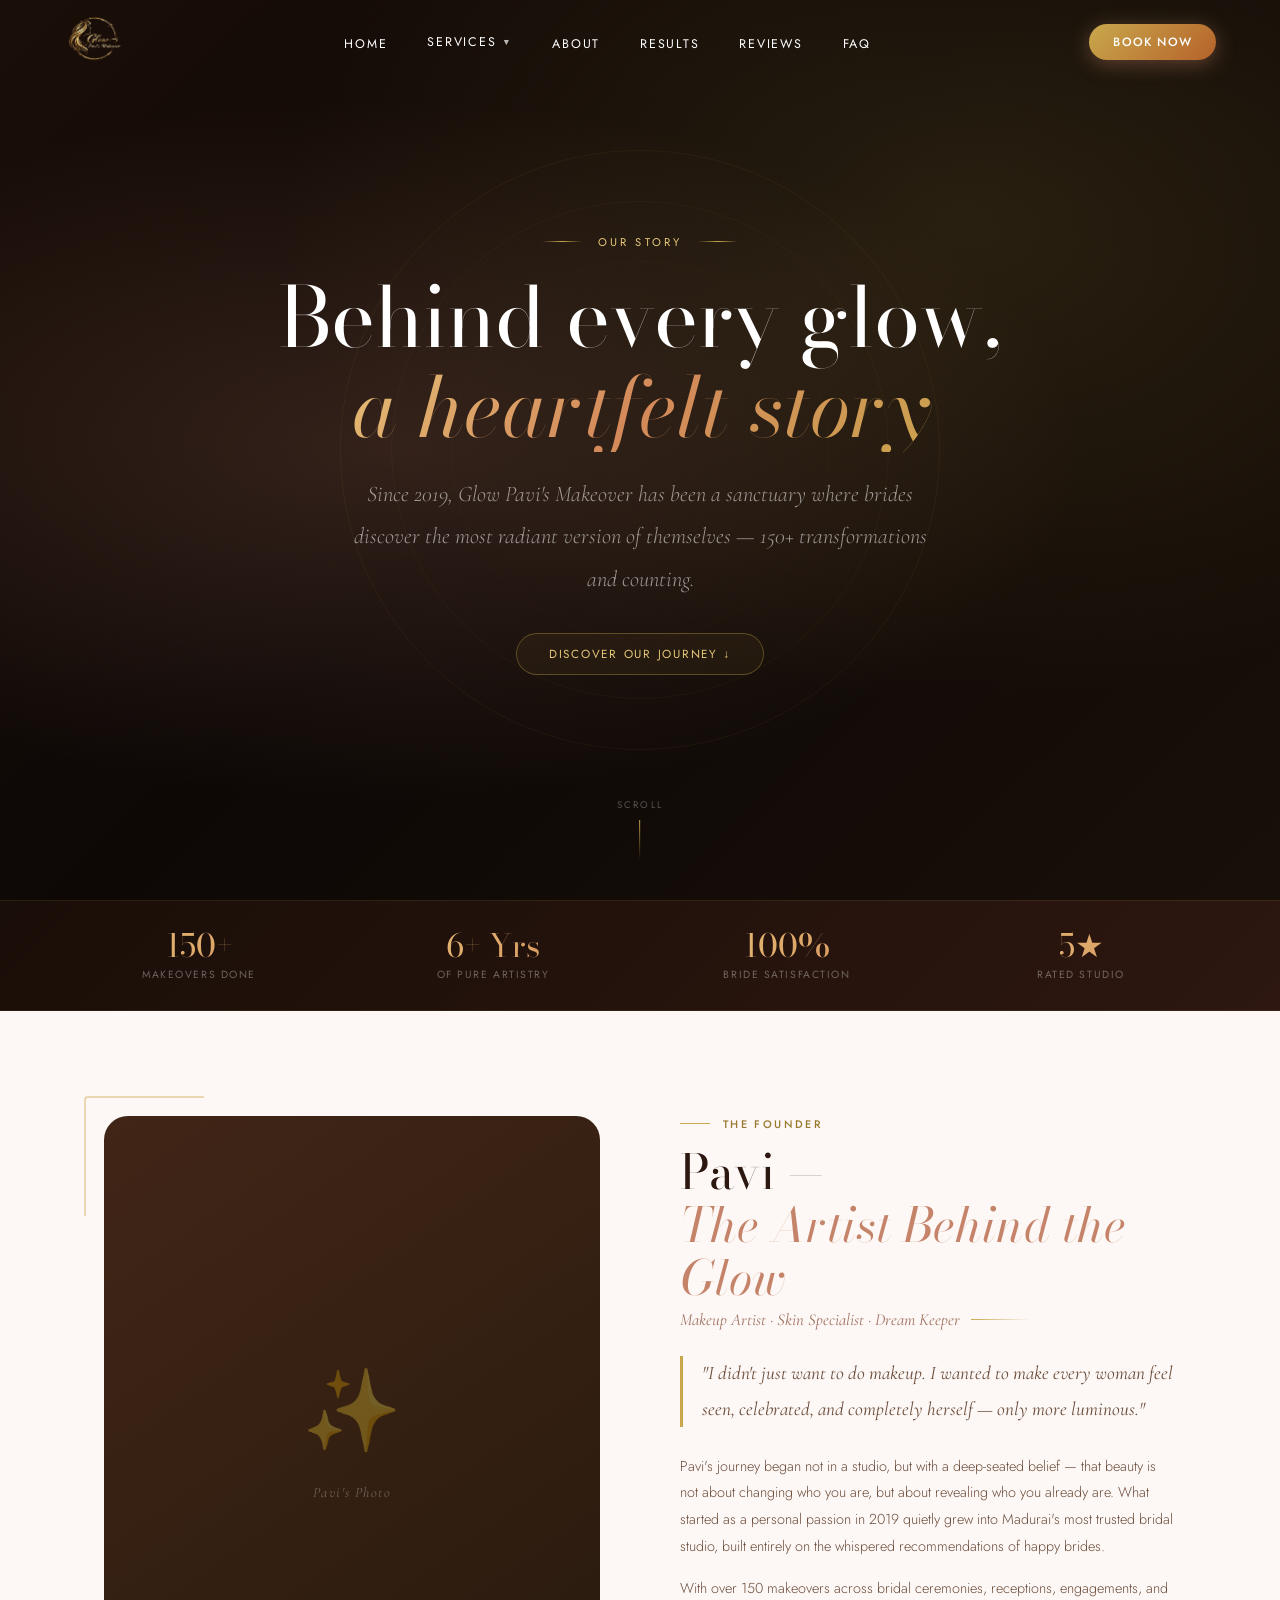
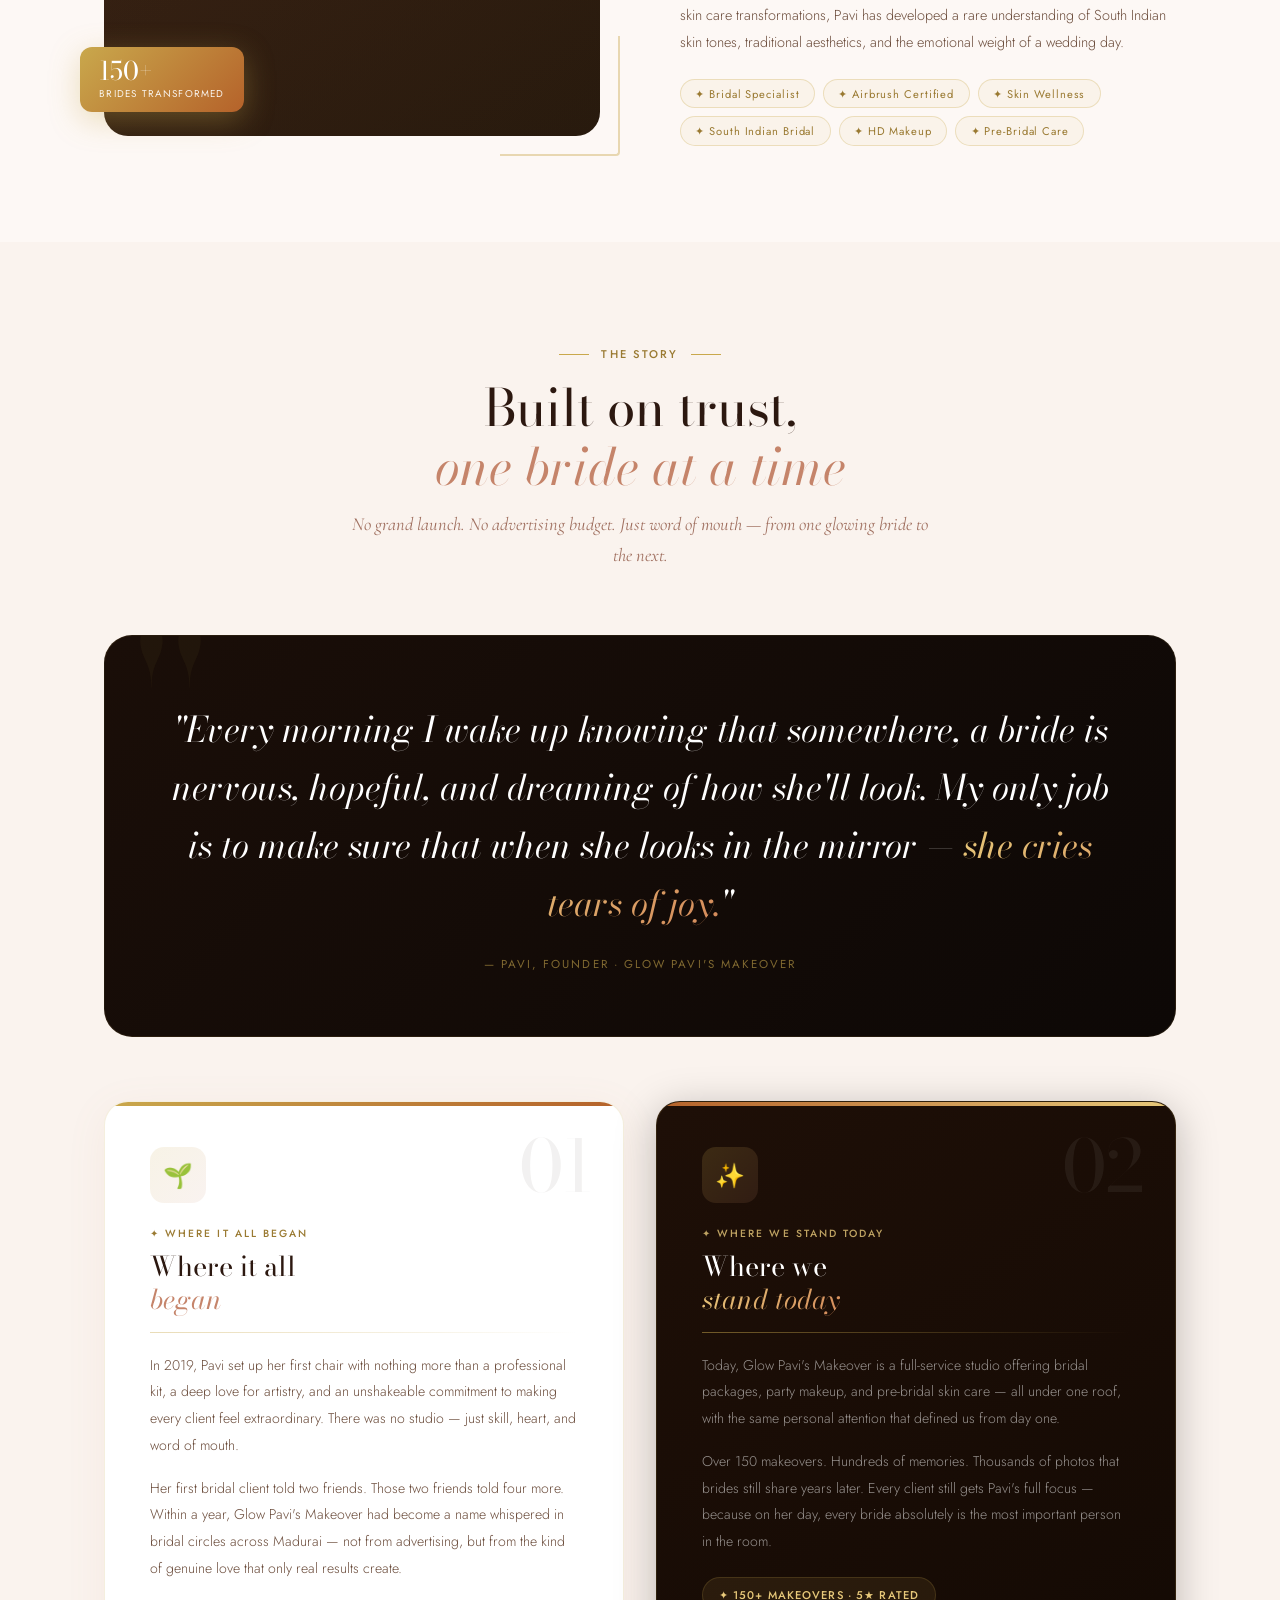
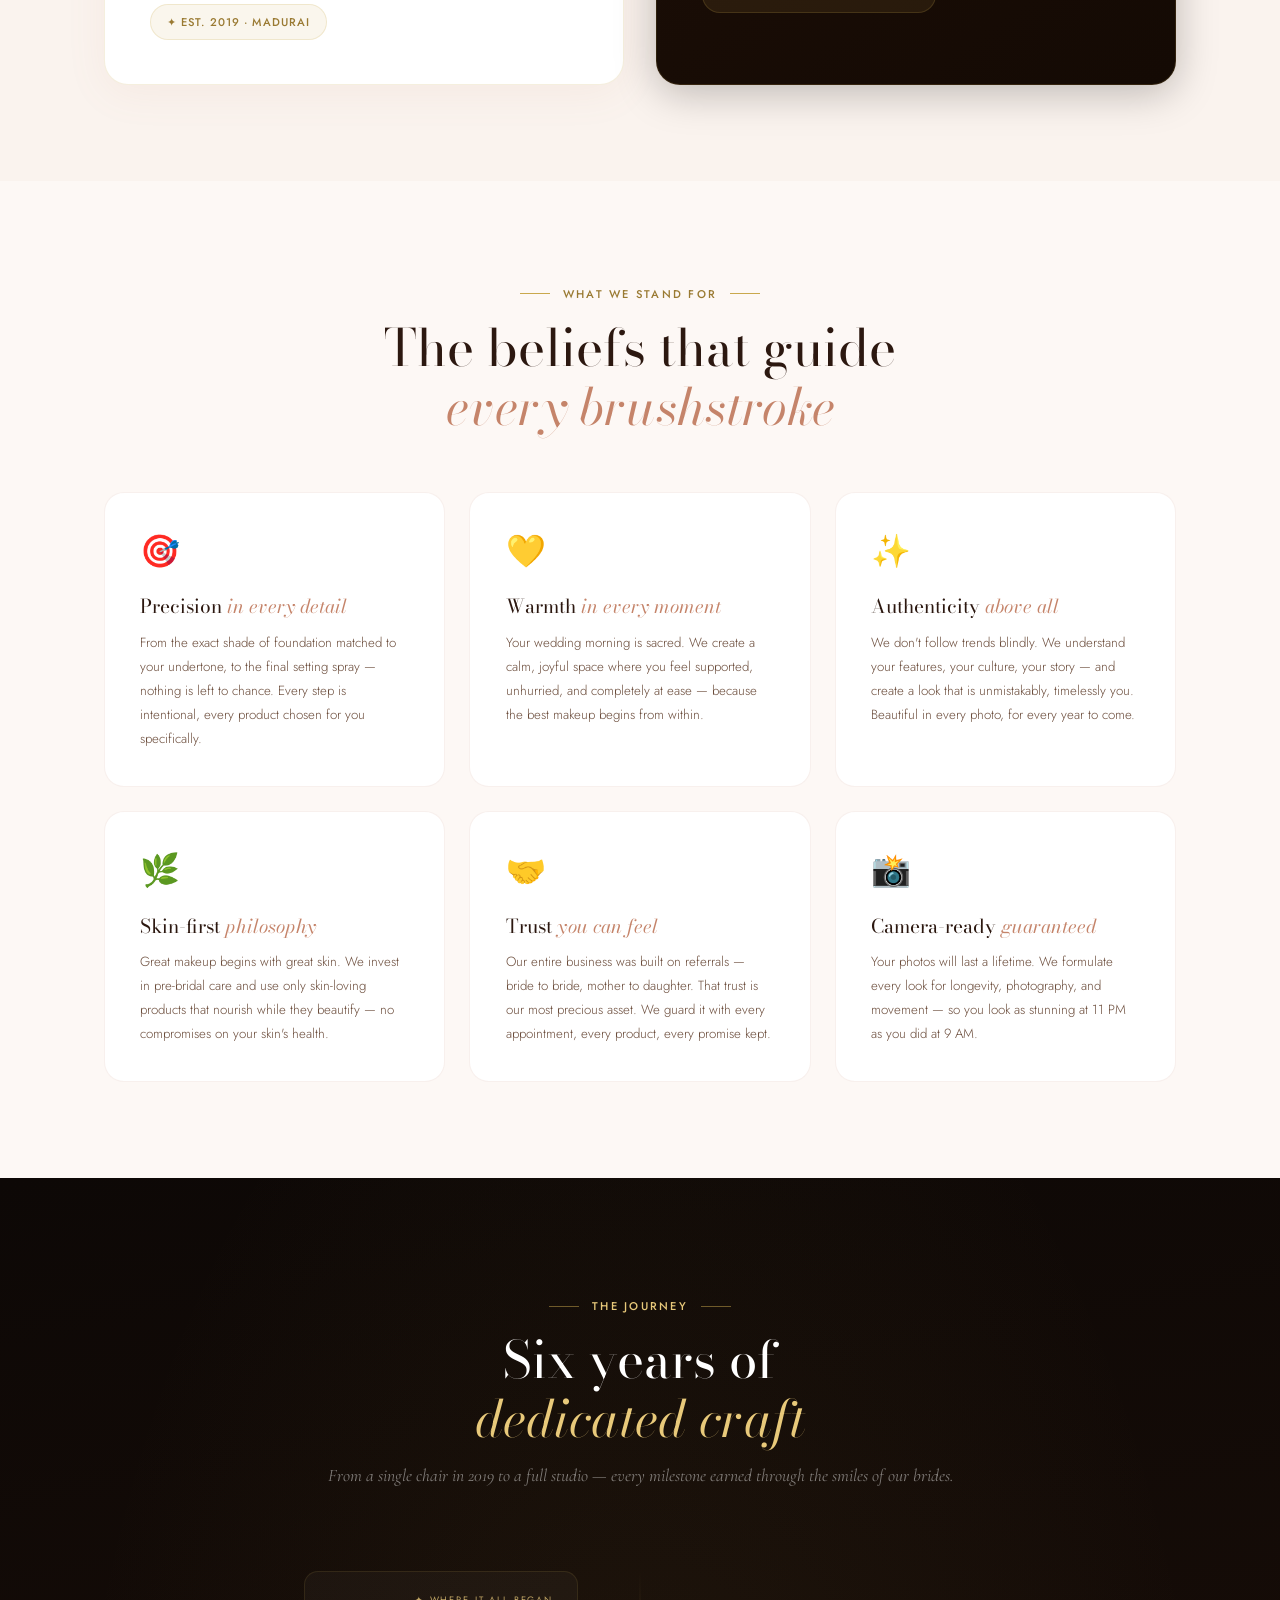
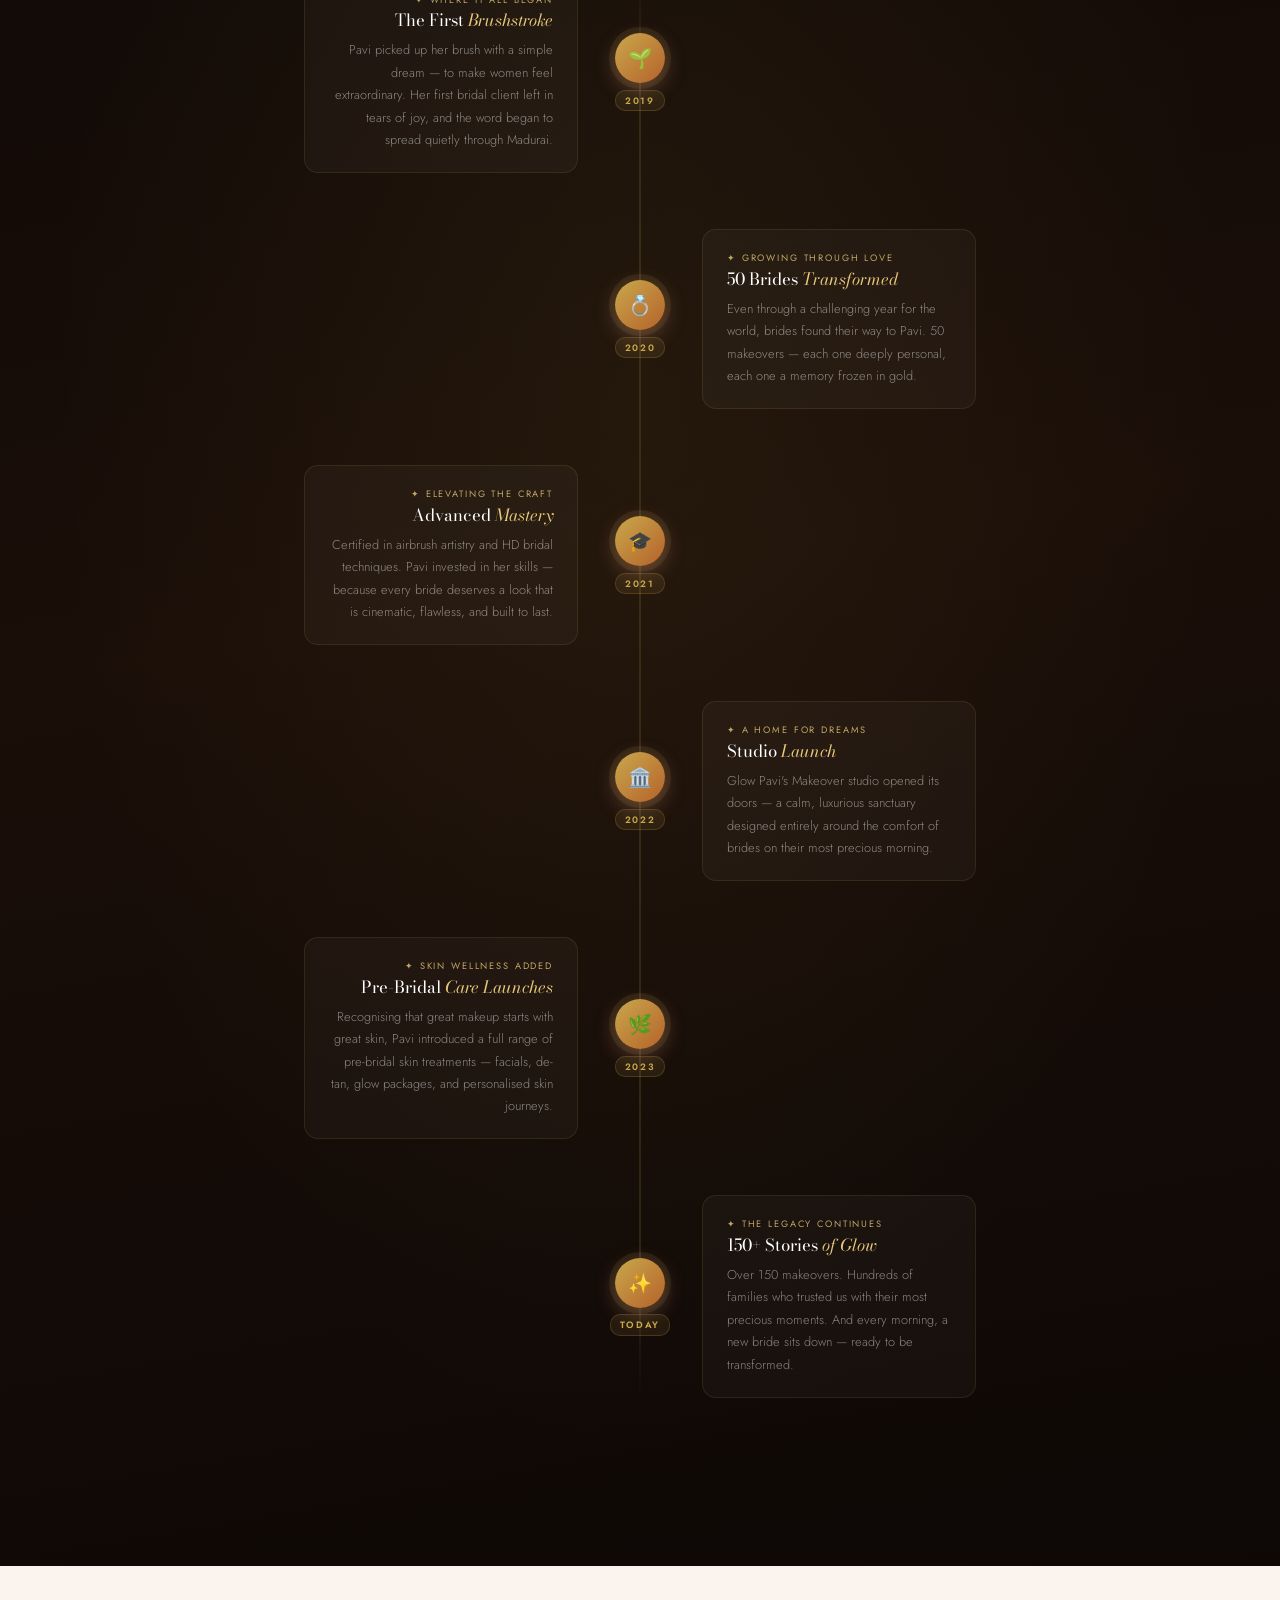
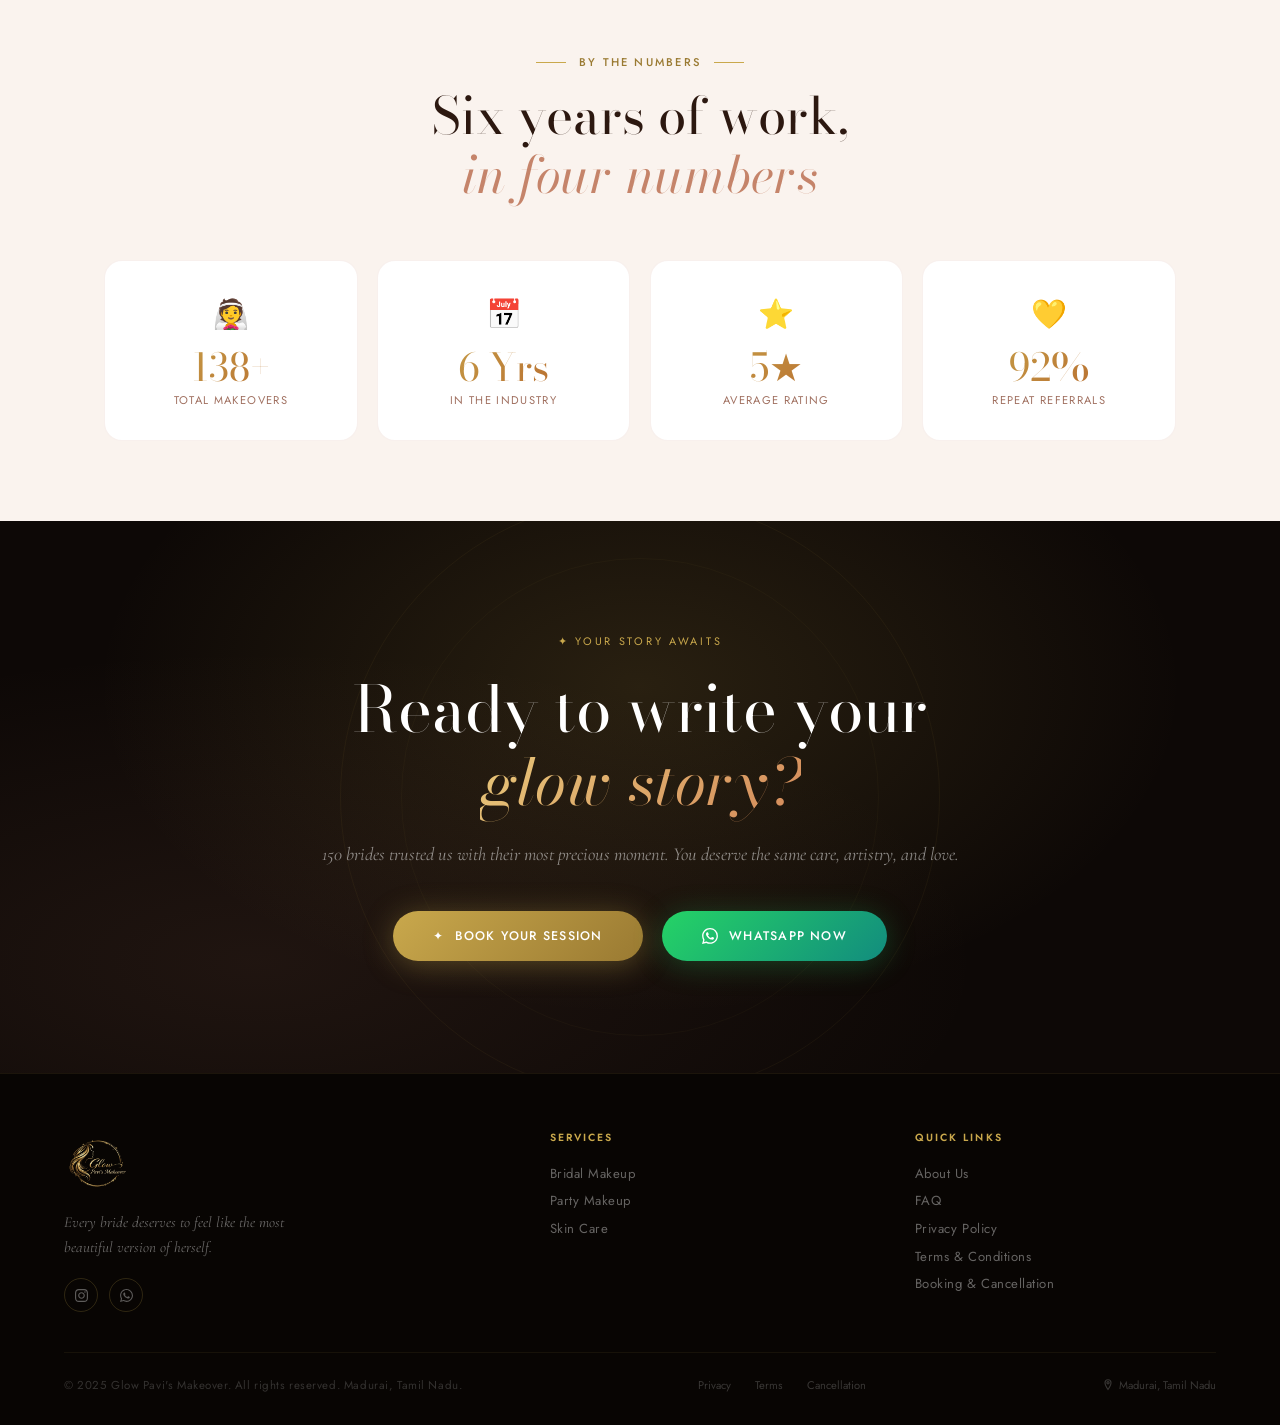
==== commit 0901e33d: "update new pages" ====
--- a/about.html
+++ b/about.html
@@ -3,9 +3,11 @@
 <head>
   <meta charset="UTF-8">
   <meta name="viewport" content="width=device-width, initial-scale=1.0">
-  <title>About Us — Glow Pavi's Makeover</title>
+  <title>About Pavi — Story Behind Glow Pavi's Makeover | Madurai</title>
   <link href="https://fonts.googleapis.com/css2?family=Bodoni+Moda:ital,opsz,wght@0,6..96,400;0,6..96,600;0,6..96,700;1,6..96,400;1,6..96,600&family=DM+Serif+Display:ital@0;1&family=Jost:wght@200;300;400;500&family=Cormorant+Garamond:ital,wght@0,300;0,400;1,300;1,400&display=swap" rel="stylesheet">
-  <style>
+    <link rel="stylesheet" href="./navbar.css">
+  <link rel="stylesheet" href="./footer.css">
+<style>
   *{margin:0;padding:0;box-sizing:border-box}
   :root{
     --gold:#C9A84C;--gold-light:#E8C97A;--gold-dark:#9A7A32;
@@ -19,102 +21,56 @@
   html{scroll-behavior:smooth;overflow-x:hidden}
   body{font-family:'Jost',sans-serif;background:var(--off-white);color:var(--text-dark);overflow-x:hidden}
 /* ===================== NAV ===================== */
-  nav{position:fixed;top:0;left:0;right:0;z-index:1000;padding:0.5rem 4rem;display:flex;justify-content:space-between;align-items:center;transition:all 0.4s ease;background:transparent}
-  nav.scrolled{background:rgba(253,248,245,0.96);backdrop-filter:blur(20px);border-bottom:1px solid rgba(197,132,106,0.15);padding:0.4rem 4rem}
-  .nav-logo img{height:62px;width:62px;object-fit:contain}
-  .nav-links{display:flex;gap:2.5rem;list-style:none;align-items:center}
-  .nav-links a{text-decoration:none;color:var(--white);font-family:'Jost',sans-serif;font-size:0.78rem;font-weight:400;letter-spacing:0.14em;text-transform:uppercase;transition:color 0.3s}
-  nav.scrolled .nav-links a{color:var(--text-mid)}
-  .nav-links a:hover{color:var(--gold)}
+  
+  
+  
+  
+  
+  
+  
 
   /* ===================== FIX 1: SERVICES DROPDOWN — hover-safe with padding bridge ===================== */
-  .nav-dropdown{position:relative}
-  .nav-dropdown > a{display:flex;align-items:center;gap:0.35rem;cursor:pointer}
-  .nav-dropdown > a .caret{font-size:0.55rem;transition:transform 0.3s;opacity:0.7;margin-top:1px}
+  
+  
+  
   /* Invisible bridge fills the gap between link and menu so mouse doesn't leave the trigger zone */
-  .nav-dropdown::after{content:'';position:absolute;top:100%;left:0;right:0;height:1.5rem;background:transparent;display:none}
-  .nav-dropdown:hover::after{display:block}
-  .nav-dropdown:hover > a .caret{transform:rotate(180deg)}
-  .dropdown-menu{
-    position:absolute;top:calc(100% + 1.2rem);left:50%;transform:translateX(-50%) translateY(-8px);
-    background:#fff;border-radius:16px;padding:0.6rem;
-    box-shadow:0 20px 60px rgba(44,24,16,0.18),0 2px 12px rgba(44,24,16,0.08);
-    border:1px solid rgba(197,132,106,0.15);
-    min-width:220px;opacity:0;pointer-events:none;
-    transition:opacity 0.25s ease,transform 0.25s ease;
-    /* Add top padding so the hover zone extends to cover the gap */
-    padding-top:0.6rem;
-  }
+  
+  
+  
+  
   /* The real fix: extend the dropdown-menu's hover area upward with a pseudo-element */
-  .dropdown-menu::before{
-    content:'';position:absolute;
-    /* Cover the gap between nav link and dropdown */
-    top:-1.5rem;left:0;right:0;height:1.5rem;
-    background:transparent;
-  }
-  .dropdown-menu::after{
-    content:'';position:absolute;top:-6px;left:50%;
-    width:12px;height:12px;background:#fff;border-left:1px solid rgba(197,132,106,0.15);
-    border-top:1px solid rgba(197,132,106,0.15);transform:translateX(-50%) rotate(45deg);
-    pointer-events:none;
-  }
-  .nav-dropdown:hover .dropdown-menu{opacity:1;pointer-events:all;transform:translateX(-50%) translateY(0)}
-  .dropdown-item{
-    display:flex;align-items:center;gap:0.75rem;padding:0.7rem 0.9rem;
-    border-radius:10px;text-decoration:none;transition:background 0.2s;
-    font-family:'Jost',sans-serif;font-size:0.78rem;color:var(--text-mid);
-    font-weight:400;letter-spacing:0.06em;text-transform:none;
-    cursor:pointer;
-  }
-  .dropdown-item:hover{background:rgba(201,168,76,0.09);color:var(--text-dark)}
-  .dropdown-item .di-icon{width:34px;height:34px;border-radius:8px;background:linear-gradient(135deg,rgba(201,168,76,0.15),rgba(197,132,106,0.12));display:flex;align-items:center;justify-content:center;font-size:1rem;flex-shrink:0}
-  .dropdown-item .di-info{display:flex;flex-direction:column;gap:0.1rem}
-  .dropdown-item .di-label{font-size:0.8rem;font-weight:500;color:var(--text-dark)}
-  .dropdown-item .di-sub{font-size:0.68rem;color:var(--text-light);font-style:italic}
-  .dropdown-divider{height:1px;background:rgba(197,132,106,0.1);margin:0.3rem 0}
-
-  .nav-cta{background:linear-gradient(135deg,var(--gold),var(--copper));color:var(--white);padding:0.55rem 1.5rem;border-radius:30px;text-decoration:none;font-family:'Jost',sans-serif;font-size:0.75rem;font-weight:500;letter-spacing:0.1em;text-transform:uppercase;transition:all 0.3s;border:none;cursor:pointer;box-shadow:0 4px 20px rgba(197,132,106,0.4)}
-  .nav-cta:hover{transform:translateY(-2px);box-shadow:0 8px 30px rgba(197,132,106,0.5)}
+  
+  
+  
+  
+  
+  
+  
+  
+  
+  
+
+  
+  
 
   /* ===================== FIX 5: HAMBURGER + MOBILE NAV ===================== */
-  .hamburger{display:none;flex-direction:column;gap:5px;cursor:pointer;padding:6px;z-index:1100;background:none;border:none}
-  .hamburger span{display:block;width:24px;height:2px;background:var(--white);border-radius:2px;transition:all 0.35s ease}
-  nav.scrolled .hamburger span{background:var(--text-dark)}
-  .hamburger.open span:nth-child(1){transform:translateY(7px) rotate(45deg)}
-  .hamburger.open span:nth-child(2){opacity:0;transform:scaleX(0)}
-  .hamburger.open span:nth-child(3){transform:translateY(-7px) rotate(-45deg)}
+  
+  
+  
+  
+  
+  
 
   /* Mobile nav — smooth slide with proper z-index layering */
-  .mobile-nav{
-    position:fixed;top:0;right:-100%;width:min(320px,85vw);height:100vh;
-    background:linear-gradient(160deg,#1a0e08 0%,#0d0806 60%,#180f08 100%);
-    z-index:1050;
-    transition:right 0.42s cubic-bezier(0.77,0,0.175,1);
-    padding:4.5rem 2.5rem 3rem;
-    display:flex;flex-direction:column;gap:0;
-    border-left:1px solid rgba(201,168,76,0.12);
-    visibility:hidden;pointer-events:none;
-    overflow-y:auto;
-    -webkit-overflow-scrolling:touch;
-  }
-  .mobile-nav.open{right:0;visibility:visible;pointer-events:all}
+  
+  
   /* FIX: smooth scroll within mobile nav links */
-  .mobile-nav a{
-    display:block;color:rgba(255,255,255,0.75);text-decoration:none;
-    font-family:'Jost',sans-serif;font-size:1rem;font-weight:300;
-    letter-spacing:0.08em;
-    padding:0.85rem 0;
-    border-bottom:1px solid rgba(201,168,76,0.08);
-    transition:color 0.3s,padding-left 0.3s;
-    /* FIX: ensure anchor links respect scroll-behavior */
-    scroll-behavior:smooth;
-  }
-  .mobile-nav a:hover,.mobile-nav a:active{color:var(--gold-light);padding-left:0.5rem}
-  .mobile-section-label{font-size:0.6rem;letter-spacing:0.2em;text-transform:uppercase;color:rgba(201,168,76,0.5);margin-top:1.4rem;margin-bottom:0.3rem;display:block}
-  .mobile-cta{margin-top:1.8rem;background:linear-gradient(135deg,var(--gold),var(--copper));color:var(--white) !important;text-align:center;padding:0.85rem !important;border-radius:30px;font-size:0.82rem;letter-spacing:0.1em;text-transform:uppercase;font-weight:500;border-bottom:none !important}
-  .mobile-overlay{position:fixed;inset:0;background:rgba(0,0,0,0.55);z-index:1040;opacity:0;pointer-events:none;transition:opacity 0.4s;backdrop-filter:blur(2px)}
-  .mobile-overlay.show{opacity:1;pointer-events:all}
-
+  
+  
+  
+  
+  
+  
 
   /* ── PAGE HERO — FULL SCREEN HEIGHT ── */
   .page-hero{
@@ -367,23 +323,23 @@
   .btn-whatsapp:hover{transform:translateY(-3px);box-shadow:0 15px 40px rgba(37,211,102,0.35)}
 
   /* ── FOOTER ── */
-  footer{background:#080503;padding:3.5rem 4rem 2rem;border-top:1px solid rgba(201,168,76,0.1)}
-  .footer-main{display:grid;grid-template-columns:1.4fr 1fr 1fr;gap:4rem;margin-bottom:2.5rem}
-  .footer-logo img{height:68px;width:68px;object-fit:contain;opacity:0.9;margin-bottom:0.8rem;display:block}
-  .footer-slogan{font-family:'Cormorant Garamond',serif;font-style:italic;color:rgba(255,255,255,0.4);font-size:0.95rem;line-height:1.6;max-width:220px}
-  .footer-social{display:flex;gap:0.7rem;margin-top:1.2rem}
-  .social-btn{width:34px;height:34px;border-radius:50%;border:1px solid rgba(201,168,76,0.2);display:flex;align-items:center;justify-content:center;color:rgba(255,255,255,0.35);font-size:0.8rem;transition:all 0.3s;text-decoration:none}
-  .social-btn:hover{border-color:var(--gold);color:var(--gold);background:rgba(201,168,76,0.08)}
-  .footer-col-title{font-family:'Jost',sans-serif;font-size:0.65rem;font-weight:600;letter-spacing:0.2em;text-transform:uppercase;color:var(--gold);margin-bottom:1.2rem;display:block}
-  .footer-col-links{display:flex;flex-direction:column;gap:0.5rem}
-  .footer-col-links a{font-family:'Jost',sans-serif;color:rgba(255,255,255,0.38);text-decoration:none;font-size:0.82rem;letter-spacing:0.04em;transition:all 0.3s;line-height:1.5}
-  .footer-col-links a:hover{color:rgba(255,255,255,0.75);padding-left:4px}
-  .footer-bottom{border-top:1px solid rgba(201,168,76,0.08);padding-top:1.5rem;display:flex;justify-content:space-between;align-items:center;flex-wrap:wrap;gap:0.8rem}
-  .footer-copy{font-family:'Jost',sans-serif;color:rgba(255,255,255,0.18);font-size:0.72rem;letter-spacing:0.05em}
-  .footer-bottom-links{display:flex;gap:1.5rem}
-  .footer-bottom-links a{font-family:'Jost',sans-serif;color:rgba(255,255,255,0.2);font-size:0.7rem;text-decoration:none;transition:color 0.3s}
-  .footer-bottom-links a:hover{color:rgba(255,255,255,0.5)}
-  .footer-location{font-family:'Jost',sans-serif;color:rgba(255,255,255,0.2);font-size:0.7rem;display:flex;align-items:center;gap:0.4rem}
+  
+  
+  
+  
+  
+  
+  
+  
+  
+  
+  
+  
+  
+  
+  
+  
+  
 
   /* ── ANIMATIONS ── */
   @keyframes fadeUp{from{opacity:0;transform:translateY(30px)}to{opacity:1;transform:translateY(0)}}
@@ -394,10 +350,10 @@
 
   /* ── RESPONSIVE ── */
   @media(max-width:900px){
-  nav{padding:0.9rem 1.2rem}
-    nav.scrolled{padding:0.7rem 1.2rem}
-    .nav-links{display:none}
-    .hamburger{display:flex}
+  
+    
+    
+    
     .container{padding:0 1.2rem}
     .process-grid{grid-template-columns:1fr;padding:0 1.2rem;gap:1rem}
     .process-grid::before{display:none}
@@ -426,13 +382,13 @@
     .tl-mobile{display:block}
 
     .journey-header{margin-bottom:2.5rem}
-    footer{padding:2.5rem 1.2rem 1.5rem}
-    .footer-main{grid-template-columns:1fr;gap:2rem}
-    .footer-bottom{flex-direction:column;align-items:flex-start}
+    
+    
+    
     .page-hero{min-height:100svh}
   }
   @media(max-width:600px){
-    .footer-bottom-links{flex-wrap:wrap;gap:0.8rem}
+    
     .stats-strip{gap:1rem}
     .story-card{padding:2rem 1.5rem}
     .numbers-grid{grid-template-columns:1fr 1fr}
@@ -440,77 +396,81 @@
     .btn-gold,.btn-whatsapp{justify-content:center;width:100%;max-width:280px}
   }
   @media(min-width:901px){
-  .hamburger{display:none !important}
-    .mobile-nav{display:none !important}
-    .mobile-overlay{display:none !important}
+  
+    
+    
     #mobileTimeline{display:none !important}
   }
   </style>
+  <meta name="description" content="Meet Pavi, Madurai's passionate bridal makeup artist with 8+ years of experience. Learn her story, values, and the artistry behind Glow Pavi's Makeover.">
+  <meta name="keywords" content="about Glow Pavi, bridal makeup artist Madurai, Pavi makeup artist story, best makeup artist Madurai">
+  <meta name="robots" content="index, follow">
+  <meta name="author" content="Glow Pavi's Makeover">
+  <meta property="og:type" content="website">
+  <meta property="og:title" content="About Pavi — Story Behind Glow Pavi's Makeover">
+  <meta property="og:description" content="8+ years of bridal artistry, 500+ brides transformed. Meet the face behind Glow Pavi's Makeover in Madurai.">
+  <meta property="og:url" content="https://glowpavismakeover.com/about.html">
+  <meta property="og:site_name" content="Glow Pavi's Makeover">
+  <meta name="twitter:card" content="summary_large_image">
+  <meta name="twitter:title" content="About Pavi — Story Behind Glow Pavi's Makeover">
+  <meta name="twitter:description" content="8+ years of bridal artistry, 500+ brides transformed. Meet the face behind Glow Pavi's Makeover in Madurai.">
+  <link rel="canonical" href="https://glowpavismakeover.com/about.html">
 </head>
 <body>
 
+<a class="sticky-wa" href="https://wa.me/919344089990" target="_blank" rel="noopener" aria-label="Chat on WhatsApp">
+  <svg viewBox="0 0 24 24" fill="currentColor"><path d="M17.472 14.382c-.297-.149-1.758-.867-2.03-.967-.273-.099-.471-.148-.67.15-.197.297-.767.966-.94 1.164-.173.199-.347.223-.644.075-.297-.15-1.255-.463-2.39-1.475-.883-.788-1.48-1.761-1.653-2.059-.173-.297-.018-.458.13-.606.134-.133.298-.347.446-.52.149-.174.198-.298.298-.497.099-.198.05-.371-.025-.52-.075-.149-.669-1.612-.916-2.207-.242-.579-.487-.5-.669-.51-.173-.008-.371-.01-.57-.01-.198 0-.52.074-.792.372-.272.297-1.04 1.016-1.04 2.479 0 1.462 1.065 2.875 1.213 3.074.149.198 2.096 3.2 5.077 4.487.709.306 1.262.489 1.694.625.712.227 1.36.195 1.871.118.571-.085 1.758-.719 2.006-1.413.248-.694.248-1.289.173-1.413-.074-.124-.272-.198-.57-.347m-5.421 7.403h-.004a9.87 9.87 0 01-5.031-1.378l-.361-.214-3.741.982.998-3.648-.235-.374a9.86 9.86 0 01-1.51-5.26c.001-5.45 4.436-9.884 9.888-9.884 2.64 0 5.122 1.03 6.988 2.898a9.825 9.825 0 012.893 6.994c-.003 5.45-4.437 9.884-9.885 9.884m8.413-18.297A11.815 11.815 0 0012.05 0C5.495 0 .16 5.335.157 11.892c0 2.096.547 4.142 1.588 5.945L.057 24l6.305-1.654a11.882 11.882 0 005.683 1.448h.005c6.554 0 11.89-5.335 11.893-11.893a11.821 11.821 0 00-3.48-8.413z"/></svg>
+  Book on WhatsApp
+</a>
+
 <div class="mobile-overlay" id="mobileOverlay"></div>
 
-<!-- ===================== FIX 5: MOBILE NAV with proper scroll handling ===================== -->
 <nav class="mobile-nav" id="mobileNav" aria-hidden="true">
   <span class="mobile-section-label">Main</span>
-  <a href="#story" onclick="smoothScrollTo('story');closeMobileNav();return false;">Story</a>
-  <a href="#services" onclick="smoothScrollTo('services');closeMobileNav();return false;">Services</a>
-  <a href="#transformation" onclick="smoothScrollTo('transformation');closeMobileNav();return false;">Brides</a>
-  <a href="#trust" onclick="smoothScrollTo('trust');closeMobileNav();return false;">Reviews</a>
-  <a href="#timeline" onclick="smoothScrollTo('timeline');closeMobileNav();return false;">Journey</a>
+  <a href="./index.html">Home</a>
+  <a href="./index.html#about">About Pavi</a>
+  <a href="./index.html#beforeafter">Results</a>
+  <a href="./index.html#trust-section">Reviews</a>
+  <a href="./index.html#faq">FAQ</a>
   <span class="mobile-section-label">Services</span>
   <a href="./bridal-makeup.html" onclick="closeMobileNav()">👰 Bridal Makeup</a>
   <a href="./party-makeup.html" onclick="closeMobileNav()">✨ Party Makeup</a>
   <a href="./skin-care.html" onclick="closeMobileNav()">🌿 Skin Care</a>
-  <a href="#booking" class="mobile-cta" onclick="smoothScrollTo('booking');closeMobileNav();return false;">Book Now</a>
+  <a href="./index.html#booking" class="mobile-cta">Book Now</a>
 </nav>
 
-<!-- MAIN NAV -->
 <nav id="mainNav">
   <div class="nav-logo">
-    <img src="./assets/image/logo1.png" alt="Glow Pavi's Makeover"
-      onerror="this.style.display='none';this.parentElement.innerHTML='<span style=\'font-family:Bodoni Moda,serif;font-size:1.1rem;font-weight:600;background:linear-gradient(135deg,#C9A84C,#C5846A);-webkit-background-clip:text;-webkit-text-fill-color:transparent\'>Glow Pavi\'s</span>'">
+    <a href="./index.html">
+      <img src="./assets/image/logo1.png" alt="Glow Pavi's Makeover"
+        onerror="this.style.display='none';this.parentElement.innerHTML='<span style=\'font-family:Bodoni Moda,serif;font-size:1.1rem;font-weight:600;background:linear-gradient(135deg,#C9A84C,#C5846A);-webkit-background-clip:text;-webkit-text-fill-color:transparent\'>Glow Pavi\'s</span>'">
+    </a>
   </div>
   <ul class="nav-links">
-    <li><a href="#story">Story</a></li>
-    <!-- FIX 1: Services dropdown — hover-safe with invisible bridge -->
+    <li><a href="./index.html">Home</a></li>
     <li class="nav-dropdown">
-      <a href="#services">Services <span class="caret">▼</span></a>
+      <a href="./index.html#services">Services <span class="caret">▼</span></a>
       <div class="dropdown-menu">
-        <a class="dropdown-item" href="./bridal-makeup.html">
-          <span class="di-icon">👰</span>
-          <span class="di-info">
-             <span class="di-label">Bridal Makeup</span>
-          </span>
-        </a>
+        <a class="dropdown-item" href="./bridal-makeup.html"><span class="di-icon">👰</span><span class="di-label">Bridal Makeup</span></a>
         <div class="dropdown-divider"></div>
-        <a class="dropdown-item" href="./party-makeup.html">
-          <span class="di-icon">✨</span>
-          <span class="di-info">
-           <span class="di-label">Party Makeup</span>
-          </span>
-        </a>
+        <a class="dropdown-item" href="./party-makeup.html"><span class="di-icon">✨</span><span class="di-label">Party Makeup</span></a>
         <div class="dropdown-divider"></div>
-        <a class="dropdown-item" href="./skin-care.html">
-          <span class="di-icon">🌿</span>
-          <span class="di-info">
-     <span class="di-label">Skin Care</span>
-          </span>
-        </a>
+        <a class="dropdown-item" href="./skin-care.html"><span class="di-icon">🌿</span><span class="di-label">Skin Care</span></a>
       </div>
     </li>
-    <li><a href="#transformation">Brides</a></li>
-    <li><a href="#trust">Reviews</a></li>
-    <li><a href="#timeline">Journey</a></li>
+    <li><a href="./about.html">About</a></li>
+    <li><a href="./index.html#beforeafter">Results</a></li>
+    <li><a href="./index.html#trust-section">Reviews</a></li>
+    <li><a href="./index.html#faq">FAQ</a></li>
   </ul>
   <div style="display:flex;align-items:center;gap:1rem">
-    <a href="#booking" class="nav-cta">Book Now</a>
-    <button class="hamburger" id="hamburgerBtn" aria-label="Open menu" aria-expanded="false" aria-controls="mobileNav">
+    <a href="./index.html#booking" class="nav-cta">Book Now</a>
+    <button class="hamburger" id="hamburgerBtn" aria-label="Open menu" aria-expanded="false">
       <span></span><span></span><span></span>
     </button>
   </div>
 </nav>
+
 
 <!-- ══ PAGE HERO — FULL SCREEN ══ -->
 <section class="page-hero">
@@ -895,7 +855,7 @@
       <p class="cta-sub">150 brides trusted us with their most precious moment. You deserve the same care, artistry, and love.</p>
       <div class="cta-actions">
         <a href="#" class="btn-gold"><span>✦</span> Book Your Session</a>
-        <a href="https://wa.me/919XXXXXXXXX" target="_blank" rel="noopener" class="btn-whatsapp">
+        <a href="https://wa.me/919344089990" target="_blank" rel="noopener" class="btn-whatsapp">
           <svg width="16" height="16" viewBox="0 0 24 24" fill="currentColor" style="flex-shrink:0"><path d="M17.472 14.382c-.297-.149-1.758-.867-2.03-.967-.273-.099-.471-.148-.67.15-.197.297-.767.966-.94 1.164-.173.199-.347.223-.644.075-.297-.15-1.255-.463-2.39-1.475-.883-.788-1.48-1.761-1.653-2.059-.173-.297-.018-.458.13-.606.134-.133.298-.347.446-.52.149-.174.198-.298.298-.497.099-.198.05-.371-.025-.52-.075-.149-.669-1.612-.916-2.207-.242-.579-.487-.5-.669-.51-.173-.008-.371-.01-.57-.01-.198 0-.52.074-.792.372-.272.297-1.04 1.016-1.04 2.479 0 1.462 1.065 2.875 1.213 3.074.149.198 2.096 3.2 5.077 4.487.709.306 1.262.489 1.694.625.712.227 1.36.195 1.871.118.571-.085 1.758-.719 2.006-1.413.248-.694.248-1.289.173-1.413-.074-.124-.272-.198-.57-.347m-5.421 7.403h-.004a9.87 9.87 0 01-5.031-1.378l-.361-.214-3.741.982.998-3.648-.235-.374a9.86 9.86 0 01-1.51-5.26c.001-5.45 4.436-9.884 9.888-9.884 2.64 0 5.122 1.03 6.988 2.898a9.825 9.825 0 012.893 6.994c-.003 5.45-4.437 9.884-9.885 9.884m8.413-18.297A11.815 11.815 0 0012.05 0C5.495 0 .16 5.335.157 11.892c0 2.096.547 4.142 1.588 5.945L.057 24l6.305-1.654a11.882 11.882 0 005.683 1.448h.005c6.554 0 11.89-5.335 11.893-11.893a11.821 11.821 0 00-3.48-8.413z"/></svg>
           WhatsApp Now
         </a>
@@ -909,13 +869,18 @@
   <div class="footer-main">
     <div>
       <div class="footer-logo">
-        <img src="Logo3.png" alt="Glow Pavi's Makeover" onerror="this.style.display='none'">
+        <a href="./index.html">
+          <img src="./assets/image/logo1.png" alt="Glow Pavi's Makeover logo" onerror="this.style.display='none'">
+        </a>
       </div>
       <p class="footer-slogan">Every bride deserves to feel like the most beautiful version of herself.</p>
       <div class="footer-social">
-        <a class="social-btn" href="#" title="Instagram"><svg width="13" height="13" viewBox="0 0 24 24" fill="currentColor"><path d="M12 2.163c3.204 0 3.584.012 4.85.07 3.252.148 4.771 1.691 4.919 4.919.058 1.265.069 1.645.069 4.849 0 3.205-.012 3.584-.069 4.849-.149 3.225-1.664 4.771-4.919 4.919-1.266.058-1.644.07-4.85.07-3.204 0-3.584-.012-4.849-.07-3.26-.149-4.771-1.699-4.919-4.92-.058-1.265-.07-1.644-.07-4.849 0-3.204.013-3.583.07-4.849.149-3.227 1.664-4.771 4.919-4.919 1.266-.057 1.645-.069 4.849-.069zm0-2.163c-3.259 0-3.667.014-4.947.072-4.358.2-6.78 2.618-6.98 6.98-.059 1.281-.073 1.689-.073 4.948 0 3.259.014 3.668.072 4.948.2 4.358 2.618 6.78 6.98 6.98 1.281.058 1.689.072 4.948.072 3.259 0 3.668-.014 4.948-.072 4.354-.2 6.782-2.618 6.979-6.98.059-1.28.073-1.689.073-4.948 0-3.259-.014-3.667-.072-4.947-.196-4.354-2.617-6.78-6.979-6.98-1.281-.059-1.69-.073-4.949-.073zm0 5.838c-3.403 0-6.162 2.759-6.162 6.162s2.759 6.163 6.162 6.163 6.162-2.759 6.162-6.163c0-3.403-2.759-6.162-6.162-6.162zm0 10.162c-2.209 0-4-1.79-4-4 0-2.209 1.791-4 4-4s4 1.791 4 4c0 2.21-1.791 4-4 4zm6.406-11.845c-.796 0-1.441.645-1.441 1.44s.645 1.44 1.441 1.44c.795 0 1.439-.645 1.439-1.44s-.644-1.44-1.439-1.44z"/></svg></a>
-        <a class="social-btn" href="#" title="Facebook"><svg width="13" height="13" viewBox="0 0 24 24" fill="currentColor"><path d="M24 12.073c0-6.627-5.373-12-12-12s-12 5.373-12 12c0 5.99 4.388 10.954 10.125 11.854v-8.385H7.078v-3.47h3.047V9.43c0-3.007 1.792-4.669 4.533-4.669 1.312 0 2.686.235 2.686.235v2.953H15.83c-1.491 0-1.956.925-1.956 1.874v2.25h3.328l-.532 3.47h-2.796v8.385C19.612 23.027 24 18.062 24 12.073z"/></svg></a>
-        <a class="social-btn" href="https://wa.me/919XXXXXXXXX" target="_blank" rel="noopener" title="WhatsApp"><svg width="13" height="13" viewBox="0 0 24 24" fill="currentColor"><path d="M17.472 14.382c-.297-.149-1.758-.867-2.03-.967-.273-.099-.471-.148-.67.15-.197.297-.767.966-.94 1.164-.173.199-.347.223-.644.075-.297-.15-1.255-.463-2.39-1.475-.883-.788-1.48-1.761-1.653-2.059-.173-.297-.018-.458.13-.606.134-.133.298-.347.446-.52.149-.174.198-.298.298-.497.099-.198.05-.371-.025-.52-.075-.149-.669-1.612-.916-2.207-.242-.579-.487-.5-.669-.51-.173-.008-.371-.01-.57-.01-.198 0-.52.074-.792.372-.272.297-1.04 1.016-1.04 2.479 0 1.462 1.065 2.875 1.213 3.074.149.198 2.096 3.2 5.077 4.487.709.306 1.262.489 1.694.625.712.227 1.36.195 1.871.118.571-.085 1.758-.719 2.006-1.413.248-.694.248-1.289.173-1.413-.074-.124-.272-.198-.57-.347m-5.421 7.403h-.004a9.87 9.87 0 01-5.031-1.378l-.361-.214-3.741.982.998-3.648-.235-.374a9.86 9.86 0 01-1.51-5.26c.001-5.45 4.436-9.884 9.888-9.884 2.64 0 5.122 1.03 6.988 2.898a9.825 9.825 0 012.893 6.994c-.003 5.45-4.437 9.884-9.885 9.884m8.413-18.297A11.815 11.815 0 0012.05 0C5.495 0 .16 5.335.157 11.892c0 2.096.547 4.142 1.588 5.945L.057 24l6.305-1.654a11.882 11.882 0 005.683 1.448h.005c6.554 0 11.89-5.335 11.893-11.893a11.821 11.821 0 00-3.48-8.413z"/></svg></a>
+        <a class="social-btn" href="https://www.instagram.com/glowpavis/" target="_blank" rel="noopener noreferrer" title="Instagram" aria-label="Follow on Instagram">
+          <svg width="13" height="13" viewBox="0 0 24 24" fill="currentColor"><path d="M12 2.163c3.204 0 3.584.012 4.85.07 3.252.148 4.771 1.691 4.919 4.919.058 1.265.069 1.645.069 4.849 0 3.205-.012 3.584-.069 4.849-.149 3.225-1.664 4.771-4.919 4.919-1.266.058-1.644.07-4.85.07-3.204 0-3.584-.012-4.849-.07-3.26-.149-4.771-1.699-4.919-4.92-.058-1.265-.07-1.644-.07-4.849 0-3.204.013-3.583.07-4.849.149-3.227 1.664-4.771 4.919-4.919 1.266-.057 1.645-.069 4.849-.069zm0-2.163c-3.259 0-3.667.014-4.947.072-4.358.2-6.78 2.618-6.98 6.98-.059 1.281-.073 1.689-.073 4.948 0 3.259.014 3.668.072 4.948.2 4.358 2.618 6.78 6.98 6.98 1.281.058 1.689.072 4.948.072 3.259 0 3.668-.014 4.948-.072 4.354-.2 6.782-2.618 6.979-6.98.059-1.28.073-1.689.073-4.948 0-3.259-.014-3.667-.072-4.947-.196-4.354-2.617-6.78-6.979-6.98-1.281-.059-1.69-.073-4.949-.073zm0 5.838c-3.403 0-6.162 2.759-6.162 6.162s2.759 6.163 6.162 6.163 6.162-2.759 6.162-6.163c0-3.403-2.759-6.162-6.162-6.162zm0 10.162c-2.209 0-4-1.79-4-4 0-2.209 1.791-4 4-4s4 1.791 4 4c0 2.21-1.791 4-4 4zm6.406-11.845c-.796 0-1.441.645-1.441 1.44s.645 1.44 1.441 1.44c.795 0 1.439-.645 1.439-1.44s-.644-1.44-1.439-1.44z"/></svg>
+        </a>
+        <a class="social-btn" href="https://wa.me/919344089990" target="_blank" rel="noopener" title="WhatsApp" aria-label="Chat on WhatsApp">
+          <svg width="13" height="13" viewBox="0 0 24 24" fill="currentColor"><path d="M17.472 14.382c-.297-.149-1.758-.867-2.03-.967-.273-.099-.471-.148-.67.15-.197.297-.767.966-.94 1.164-.173.199-.347.223-.644.075-.297-.15-1.255-.463-2.39-1.475-.883-.788-1.48-1.761-1.653-2.059-.173-.297-.018-.458.13-.606.134-.133.298-.347.446-.52.149-.174.198-.298.298-.497.099-.198.05-.371-.025-.52-.075-.149-.669-1.612-.916-2.207-.242-.579-.487-.5-.669-.51-.173-.008-.371-.01-.57-.01-.198 0-.52.074-.792.372-.272.297-1.04 1.016-1.04 2.479 0 1.462 1.065 2.875 1.213 3.074.149.198 2.096 3.2 5.077 4.487.709.306 1.262.489 1.694.625.712.227 1.36.195 1.871.118.571-.085 1.758-.719 2.006-1.413.248-.694.248-1.289.173-1.413-.074-.124-.272-.198-.57-.347m-5.421 7.403h-.004a9.87 9.87 0 01-5.031-1.378l-.361-.214-3.741.982.998-3.648-.235-.374a9.86 9.86 0 01-1.51-5.26c.001-5.45 4.436-9.884 9.888-9.884 2.64 0 5.122 1.03 6.988 2.898a9.825 9.825 0 012.893 6.994c-.003 5.45-4.437 9.884-9.885 9.884m8.413-18.297A11.815 11.815 0 0012.05 0C5.495 0 .16 5.335.157 11.892c0 2.096.547 4.142 1.588 5.945L.057 24l6.305-1.654a11.882 11.882 0 005.683 1.448h.005c6.554 0 11.89-5.335 11.893-11.893a11.821 11.821 0 00-3.48-8.413z"/></svg>
+        </a>
       </div>
     </div>
     <div>
@@ -927,22 +892,27 @@
       </div>
     </div>
     <div>
-      <span class="footer-col-title">Company</span>
+      <span class="footer-col-title">Quick Links</span>
       <div class="footer-col-links">
-        <a href="about.html">About Us</a>
-        <a href="#">FAQ</a>
-        <a href="#">Privacy Policy</a>
-        <a href="#">Booking & Cancellation</a>
+        <a href="./about.html">About Us</a>
+        <a href="./faq.html">FAQ</a>
+        <a href="./privacy-policy.html">Privacy Policy</a>
+        <a href="./terms.html">Terms &amp; Conditions</a>
+        <a href="./booking-cancellation.html">Booking &amp; Cancellation</a>
       </div>
     </div>
   </div>
   <div class="footer-bottom">
-    <p class="footer-copy">© 2025 Glow Pavi's Makeover. All rights reserved.</p>
-    <div class="footer-bottom-links"><a href="#">Privacy</a><a href="#">Terms</a></div>
-    <div class="footer-location">
+    <p class="footer-copy">© 2025 Glow Pavi's Makeover. All rights reserved. Madurai, Tamil Nadu.</p>
+    <div class="footer-bottom-links">
+      <a href="./privacy-policy.html">Privacy</a>
+      <a href="./terms.html">Terms</a>
+      <a href="./booking-cancellation.html">Cancellation</a>
+    </div>
+    <address class="footer-location" style="font-style:normal">
       <svg width="10" height="12" viewBox="0 0 12 16" fill="none" stroke="currentColor" stroke-width="1.5"><path d="M6 1C3.79 1 2 2.79 2 5c0 3.25 4 9 4 9s4-5.75 4-9c0-2.21-1.79-4-4-4z"/><circle cx="6" cy="5" r="1.5"/></svg>
       Madurai, Tamil Nadu
-    </div>
+    </address>
   </div>
 </footer>
 
--- a/navbar.css
+++ b/navbar.css
@@ -0,0 +1,62 @@
+/* ===================================================
+   NAVBAR — Glow Pavi's Makeover
+   Shared navigation styles for all pages
+=================================================== */
+
+/* ===== NAV ===== */
+nav{position:fixed;top:0;left:0;right:0;z-index:1000;padding:0.5rem 4rem;display:flex;justify-content:space-between;align-items:center;transition:all 0.4s ease;background:transparent}
+nav.scrolled{background:rgba(253,248,245,0.97);backdrop-filter:blur(20px);border-bottom:1px solid rgba(197,132,106,0.15);padding:0.4rem 4rem}
+.nav-logo img{height:62px;width:62px;object-fit:contain}
+.nav-links{display:flex;gap:2.5rem;list-style:none;align-items:center}
+.nav-links a{text-decoration:none;color:var(--white);font-size:0.78rem;font-weight:400;letter-spacing:0.14em;text-transform:uppercase;transition:color 0.3s}
+nav.scrolled .nav-links a{color:var(--text-mid)}
+.nav-links a:hover{color:var(--gold)}
+.nav-dropdown{position:relative}
+.nav-dropdown>a{display:flex;align-items:center;gap:0.35rem;cursor:pointer}
+.nav-dropdown>a .caret{font-size:0.55rem;transition:transform 0.3s;opacity:0.7}
+.nav-dropdown:hover>a .caret{transform:rotate(180deg)}
+.dropdown-menu{position:absolute;top:calc(100% + 1.2rem);left:50%;transform:translateX(-50%) translateY(-8px);background:#fff;border-radius:16px;padding:0.6rem;box-shadow:0 20px 60px rgba(44,24,16,0.18);border:1px solid rgba(197,132,106,0.15);min-width:220px;opacity:0;pointer-events:none;transition:opacity 0.25s ease,transform 0.25s ease}
+.dropdown-menu::after{content:'';position:absolute;top:-6px;left:50%;width:12px;height:12px;background:#fff;border-left:1px solid rgba(197,132,106,0.15);border-top:1px solid rgba(197,132,106,0.15);transform:translateX(-50%) rotate(45deg);pointer-events:none}
+.nav-dropdown:hover .dropdown-menu{opacity:1;pointer-events:all;transform:translateX(-50%) translateY(0)}
+.dropdown-item{display:flex;align-items:center;gap:0.75rem;padding:0.7rem 0.9rem;border-radius:10px;text-decoration:none;transition:background 0.2s;font-size:0.78rem;color:var(--text-mid);cursor:pointer}
+.dropdown-item:hover{background:rgba(201,168,76,0.09);color:var(--text-dark)}
+.dropdown-item .di-icon{width:34px;height:34px;border-radius:8px;background:linear-gradient(135deg,rgba(201,168,76,0.15),rgba(197,132,106,0.12));display:flex;align-items:center;justify-content:center;font-size:1rem;flex-shrink:0}
+.dropdown-item .di-label{font-size:0.82rem;font-weight:500;color:var(--text-dark)}
+.dropdown-divider{height:1px;background:rgba(197,132,106,0.1);margin:0.3rem 0}
+.nav-cta{background:linear-gradient(135deg,var(--gold),var(--copper));color:var(--white);padding:0.55rem 1.5rem;border-radius:30px;text-decoration:none;font-size:0.75rem;font-weight:500;letter-spacing:0.1em;text-transform:uppercase;transition:all 0.3s;box-shadow:0 4px 20px rgba(197,132,106,0.4)}
+.nav-cta:hover{transform:translateY(-2px);box-shadow:0 8px 30px rgba(197,132,106,0.5)}
+.hamburger{display:none;flex-direction:column;gap:5px;cursor:pointer;padding:6px;z-index:1100;background:none;border:none}
+.hamburger span{display:block;width:24px;height:2px;background:var(--white);border-radius:2px;transition:all 0.35s ease}
+nav.scrolled .hamburger span{background:var(--text-dark)}
+.hamburger.open span:nth-child(1){transform:translateY(7px) rotate(45deg)}
+.hamburger.open span:nth-child(2){opacity:0;transform:scaleX(0)}
+.hamburger.open span:nth-child(3){transform:translateY(-7px) rotate(-45deg)}
+.mobile-nav{position:fixed;top:0;right:-100%;width:min(320px,85vw);height:100vh;background:linear-gradient(160deg,#1a0e08,#0d0806);z-index:1050;transition:right 0.42s cubic-bezier(0.77,0,0.175,1);padding:4.5rem 2.5rem 3rem;display:flex;flex-direction:column;border-left:1px solid rgba(201,168,76,0.12);visibility:hidden;pointer-events:none;overflow-y:auto}
+.mobile-nav.open{right:0;visibility:visible;pointer-events:all}
+.mobile-nav a{display:block;color:rgba(255,255,255,0.75);text-decoration:none;font-size:1rem;font-weight:300;letter-spacing:0.08em;padding:0.85rem 0;border-bottom:1px solid rgba(201,168,76,0.08);transition:color 0.3s,padding-left 0.3s}
+.mobile-nav a:hover{color:var(--gold-light);padding-left:0.5rem}
+.mobile-section-label{font-size:0.6rem;letter-spacing:0.2em;text-transform:uppercase;color:rgba(201,168,76,0.5);margin-top:1.4rem;margin-bottom:0.3rem;display:block}
+.mobile-cta{margin-top:1.8rem;background:linear-gradient(135deg,var(--gold),var(--copper));color:var(--white) !important;text-align:center;padding:0.85rem !important;border-radius:30px;font-size:0.82rem;letter-spacing:0.1em;text-transform:uppercase;font-weight:500;border-bottom:none !important}
+.mobile-overlay{position:fixed;inset:0;background:rgba(0,0,0,0.55);z-index:1040;opacity:0;pointer-events:none;transition:opacity 0.4s;backdrop-filter:blur(2px)}
+.mobile-overlay.show{opacity:1;pointer-events:all}
+
+/* ===== STICKY CTA (mobile) ===== */
+.sticky-wa{display:none;position:fixed;bottom:1.4rem;right:1.2rem;z-index:900;background:linear-gradient(135deg,#25D366,#128C7E);color:#fff;border-radius:50px;padding:0.75rem 1.4rem 0.75rem 1rem;box-shadow:0 6px 28px rgba(37,211,102,0.42);font-size:0.78rem;font-weight:500;letter-spacing:0.06em;text-decoration:none;align-items:center;gap:0.55rem;transition:transform 0.3s,box-shadow 0.3s;animation:bounceIn 0.6s 2s both}
+.sticky-wa:hover{transform:translateY(-3px);box-shadow:0 12px 36px rgba(37,211,102,0.5)}
+.sticky-wa svg{width:18px;height:18px;flex-shrink:0}
+@keyframes bounceIn{from{opacity:0;transform:translateY(20px)}to{opacity:1;transform:translateY(0)}}
+
+/* ===== RESPONSIVE — NAV ===== */
+@media(max-width:900px){
+  nav{padding:0.9rem 1.2rem}
+  nav.scrolled{padding:0.7rem 1.2rem}
+  .nav-links{display:none}
+  .hamburger{display:flex}
+  .sticky-wa{display:flex}
+}
+@media(min-width:901px){
+  .hamburger{display:none !important}
+  .mobile-nav{display:none !important}
+  .mobile-overlay{display:none !important}
+  .sticky-wa{display:none !important}
+}
--- a/footer.css
+++ b/footer.css
@@ -0,0 +1,33 @@
+/* ===================================================
+   FOOTER — Glow Pavi's Makeover
+   Shared footer styles for all pages
+=================================================== */
+
+/* ===== FOOTER ===== */
+footer{background:#080503;padding:3.5rem 4rem 2rem;border-top:1px solid rgba(201,168,76,0.1)}
+.footer-main{display:grid;grid-template-columns:1.4fr 1fr 1fr;gap:4rem;margin-bottom:2.5rem}
+.footer-logo img{height:68px;width:68px;object-fit:contain;opacity:0.9;margin-bottom:0.8rem;display:block}
+.footer-slogan{font-family:'Cormorant Garamond',serif;font-style:italic;color:rgba(255,255,255,0.4);font-size:0.95rem;line-height:1.6;max-width:220px}
+.footer-social{display:flex;gap:0.7rem;margin-top:1.2rem}
+.social-btn{width:34px;height:34px;border-radius:50%;border:1px solid rgba(201,168,76,0.2);display:flex;align-items:center;justify-content:center;color:rgba(255,255,255,0.35);font-size:0.8rem;transition:all 0.3s;text-decoration:none}
+.social-btn:hover{border-color:var(--gold);color:var(--gold);background:rgba(201,168,76,0.08)}
+.footer-col-title{font-size:0.65rem;font-weight:600;letter-spacing:0.2em;text-transform:uppercase;color:var(--gold);margin-bottom:1.2rem;display:block}
+.footer-col-links{display:flex;flex-direction:column;gap:0.5rem}
+.footer-col-links a{color:rgba(255,255,255,0.38);text-decoration:none;font-size:0.82rem;letter-spacing:0.04em;transition:all 0.3s;line-height:1.5}
+.footer-col-links a:hover{color:rgba(255,255,255,0.75);padding-left:4px}
+.footer-bottom{border-top:1px solid rgba(201,168,76,0.08);padding-top:1.5rem;display:flex;justify-content:space-between;align-items:center;flex-wrap:wrap;gap:0.8rem}
+.footer-copy{color:rgba(255,255,255,0.18);font-size:0.72rem;letter-spacing:0.05em}
+.footer-bottom-links{display:flex;gap:1.5rem}
+.footer-bottom-links a{color:rgba(255,255,255,0.2);font-size:0.7rem;text-decoration:none;transition:color 0.3s}
+.footer-bottom-links a:hover{color:rgba(255,255,255,0.5)}
+.footer-location{color:rgba(255,255,255,0.2);font-size:0.7rem;display:flex;align-items:center;gap:0.4rem}
+
+/* ===== RESPONSIVE — FOOTER ===== */
+@media(max-width:900px){
+  footer{padding:2.5rem 1.2rem 1.5rem}
+  .footer-main{grid-template-columns:1fr;gap:2rem}
+  .footer-bottom{flex-direction:column;align-items:flex-start}
+}
+@media(max-width:600px){
+  .footer-bottom-links{flex-wrap:wrap;gap:0.8rem}
+}
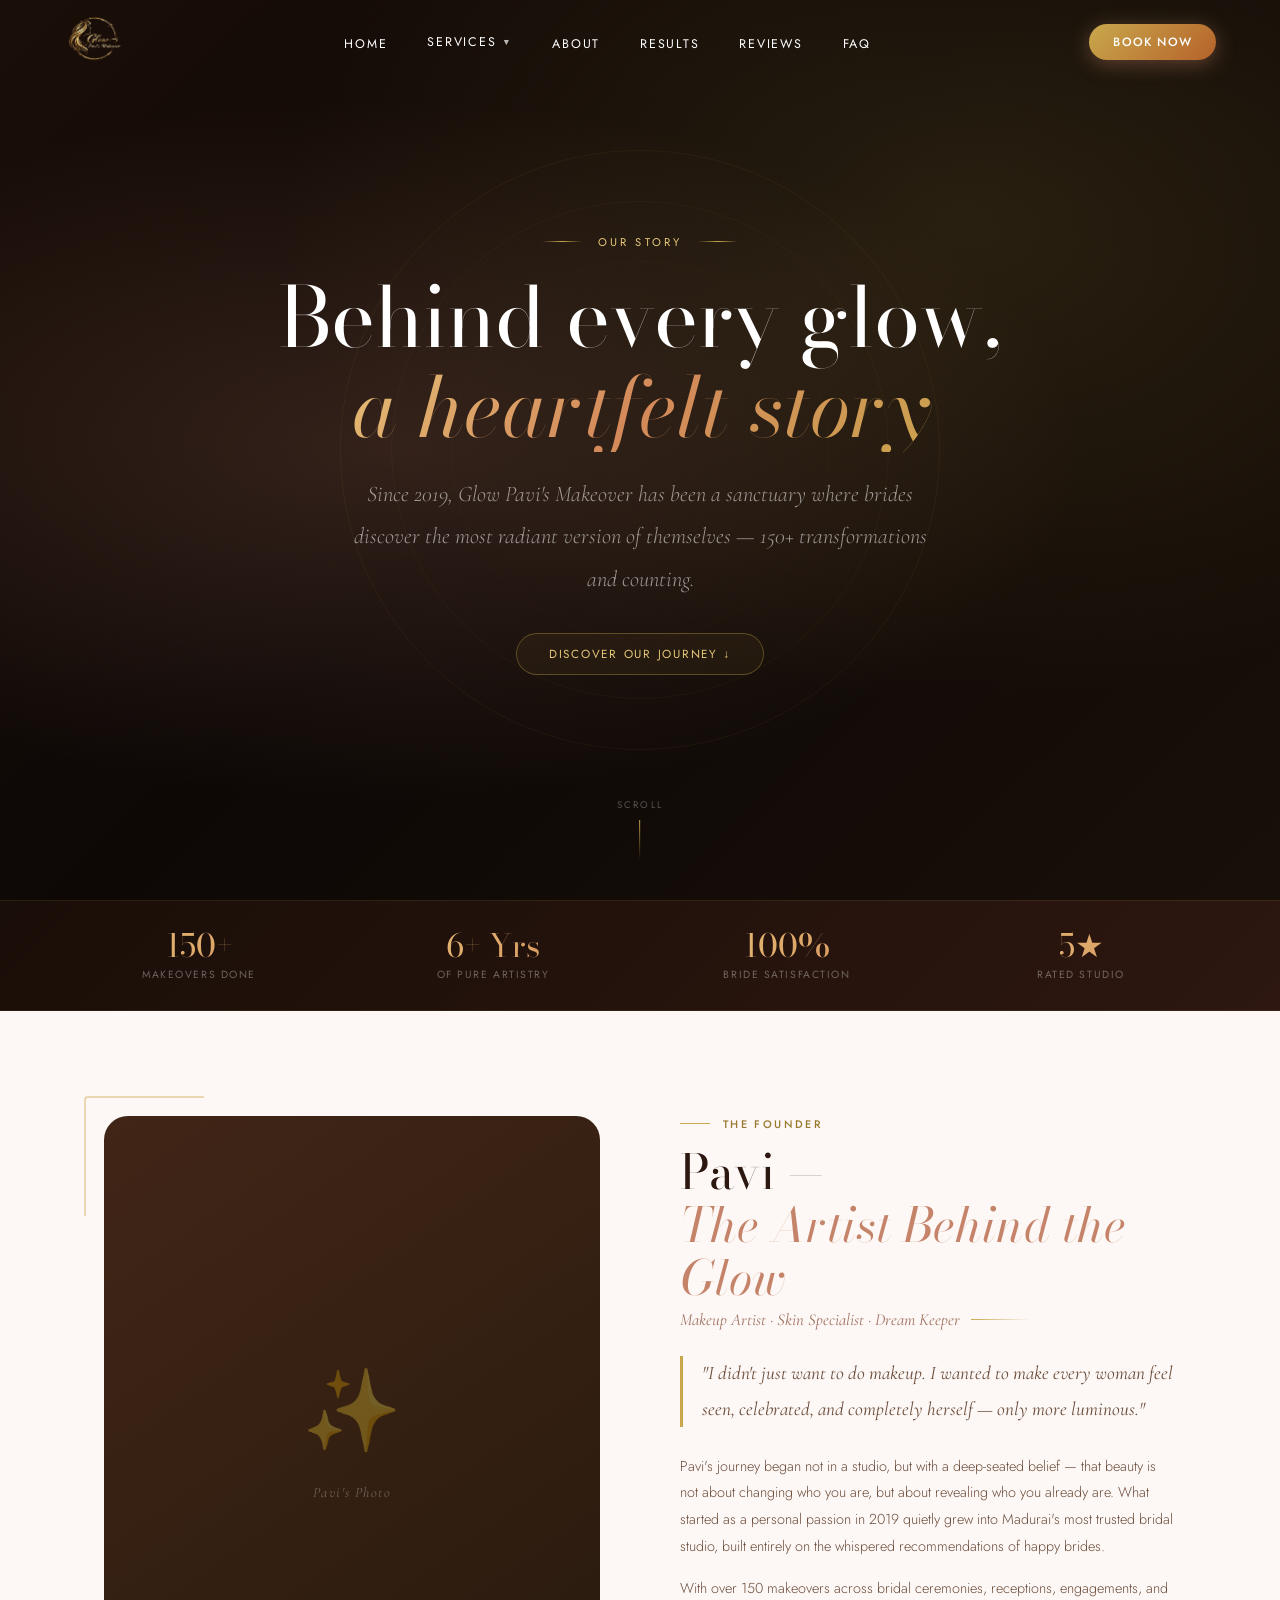
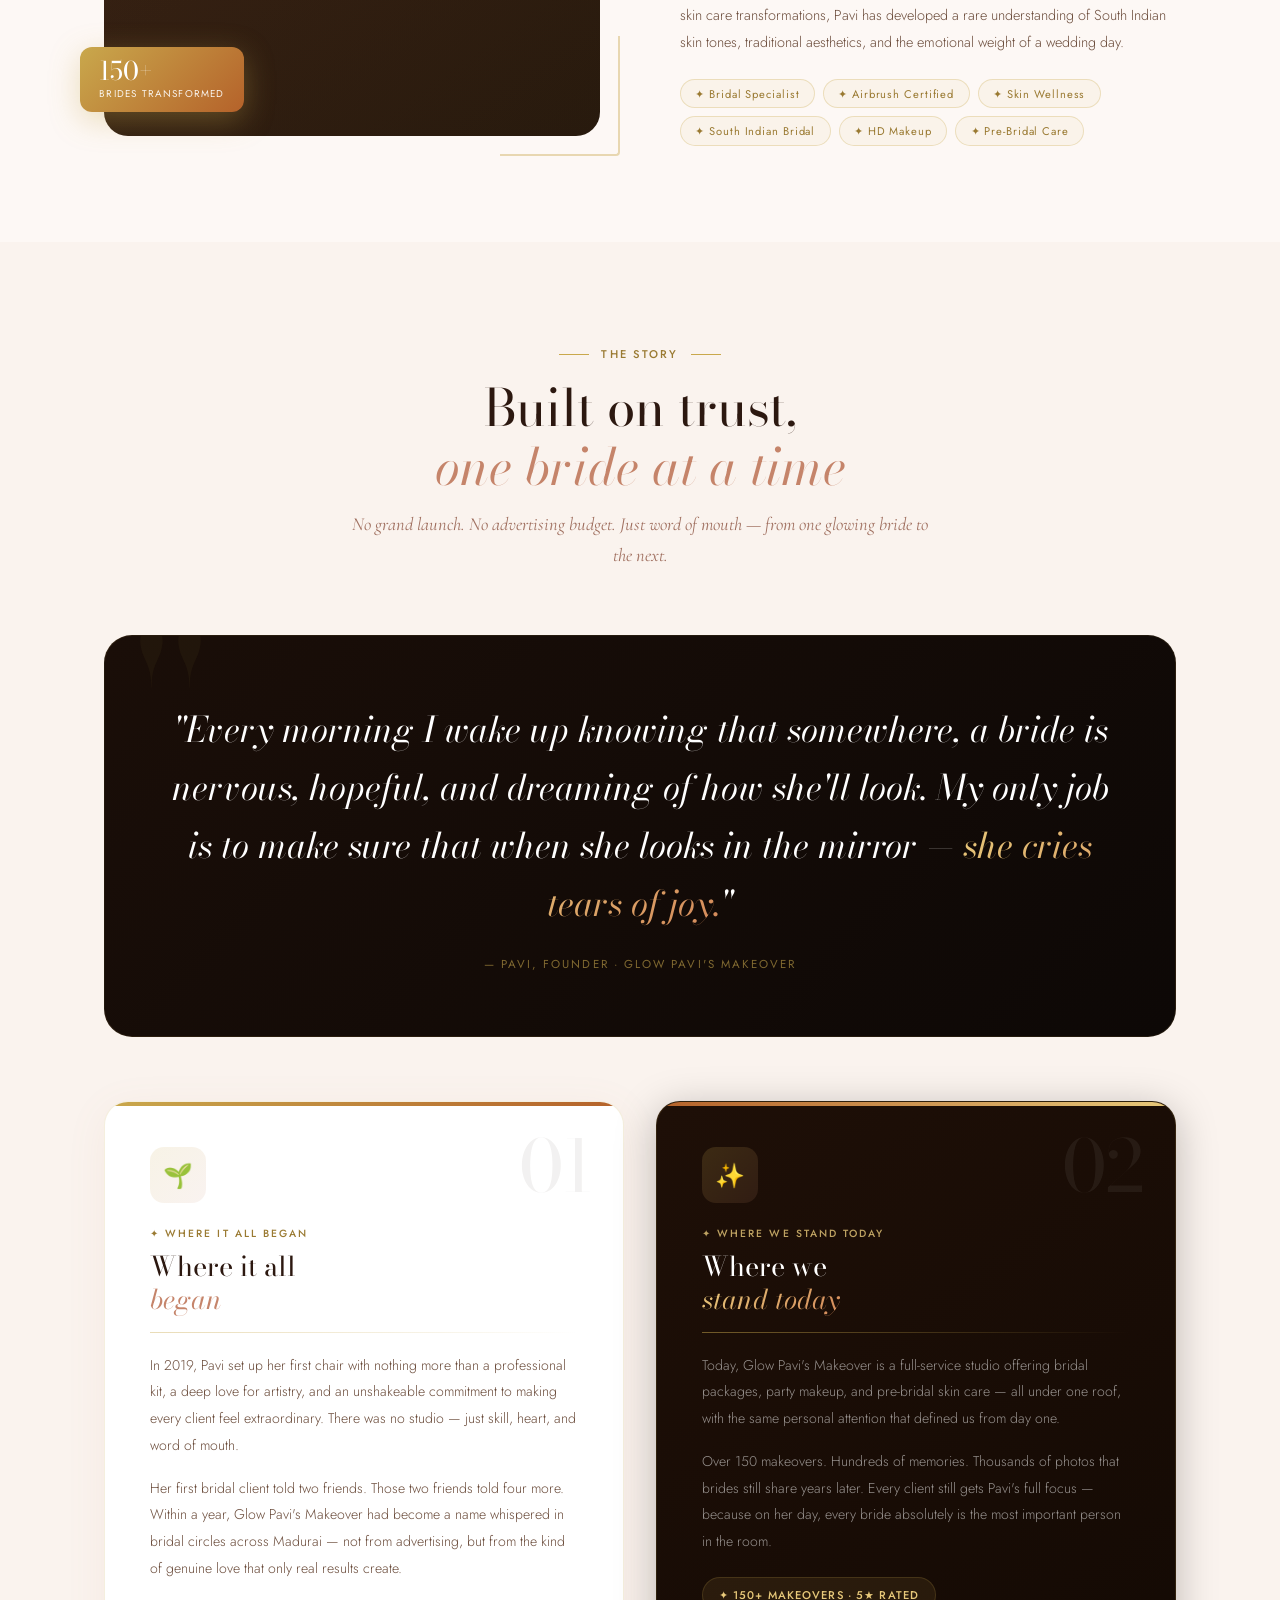
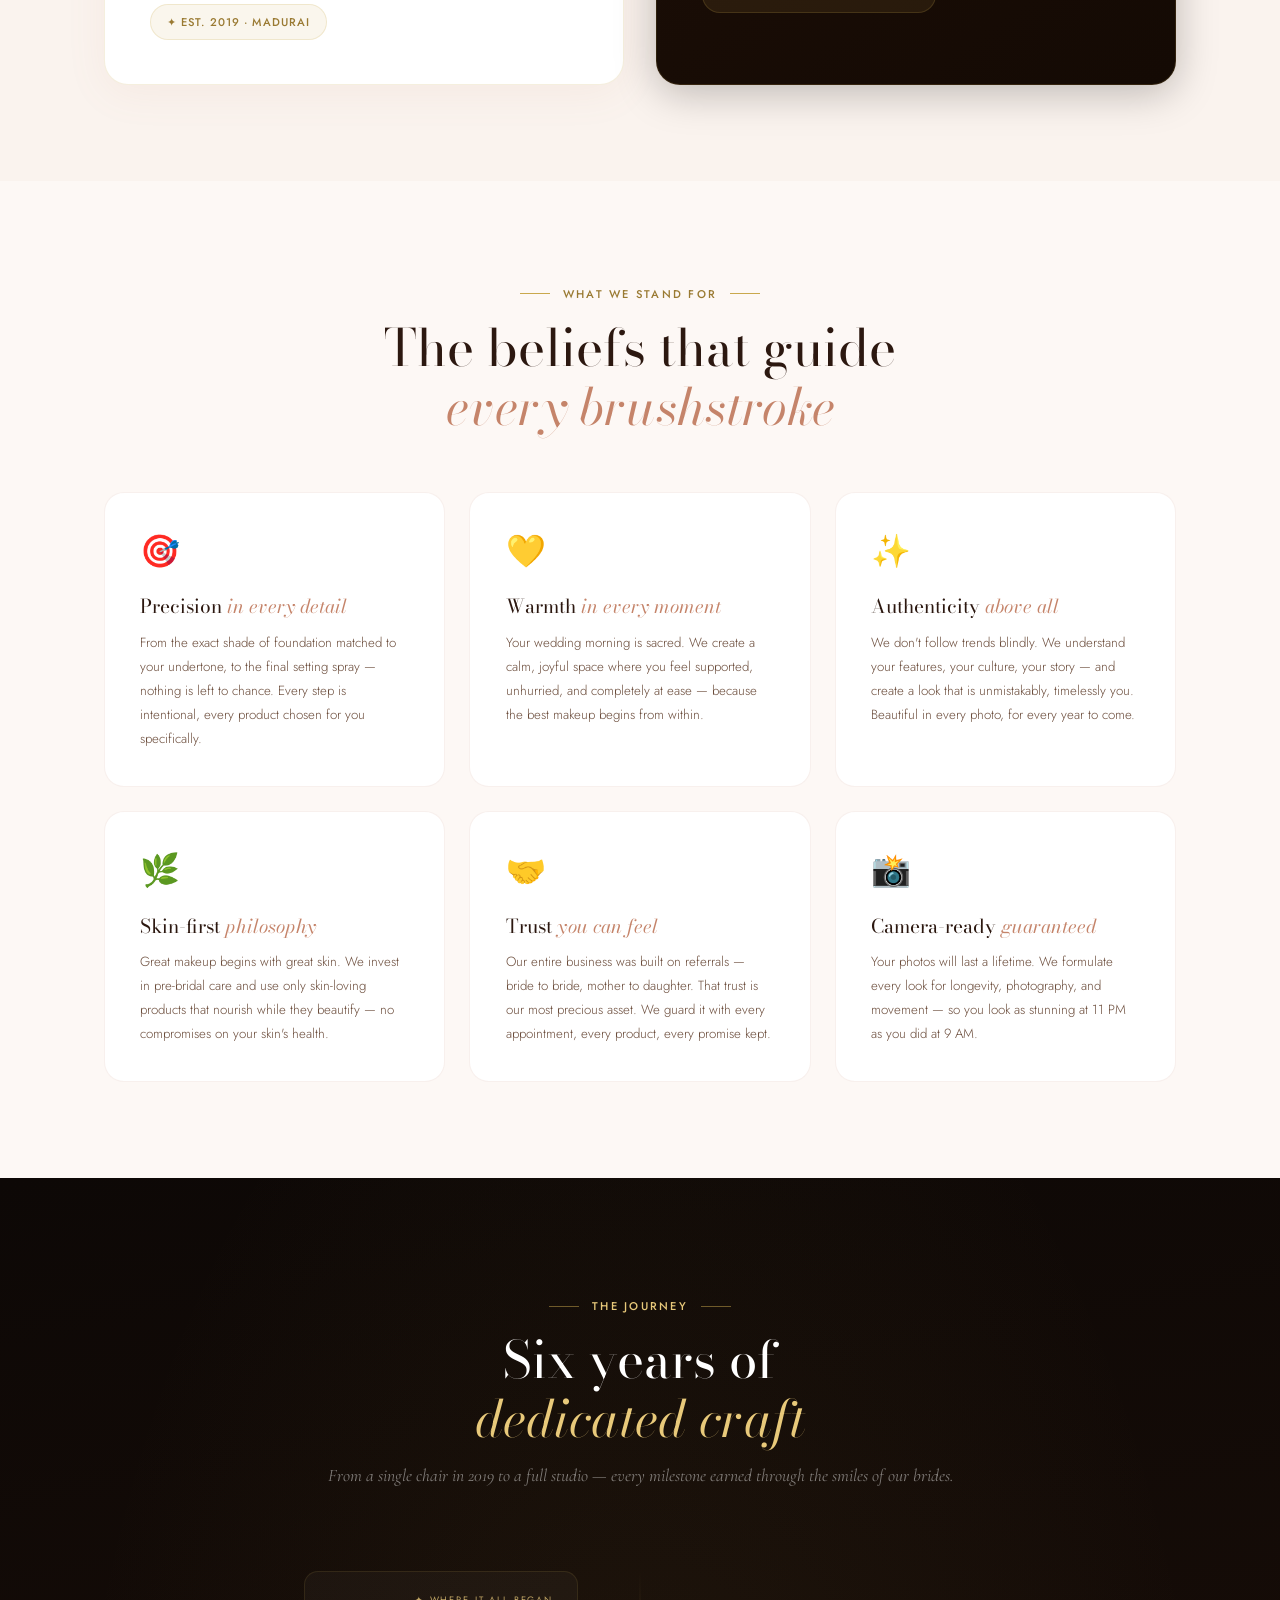
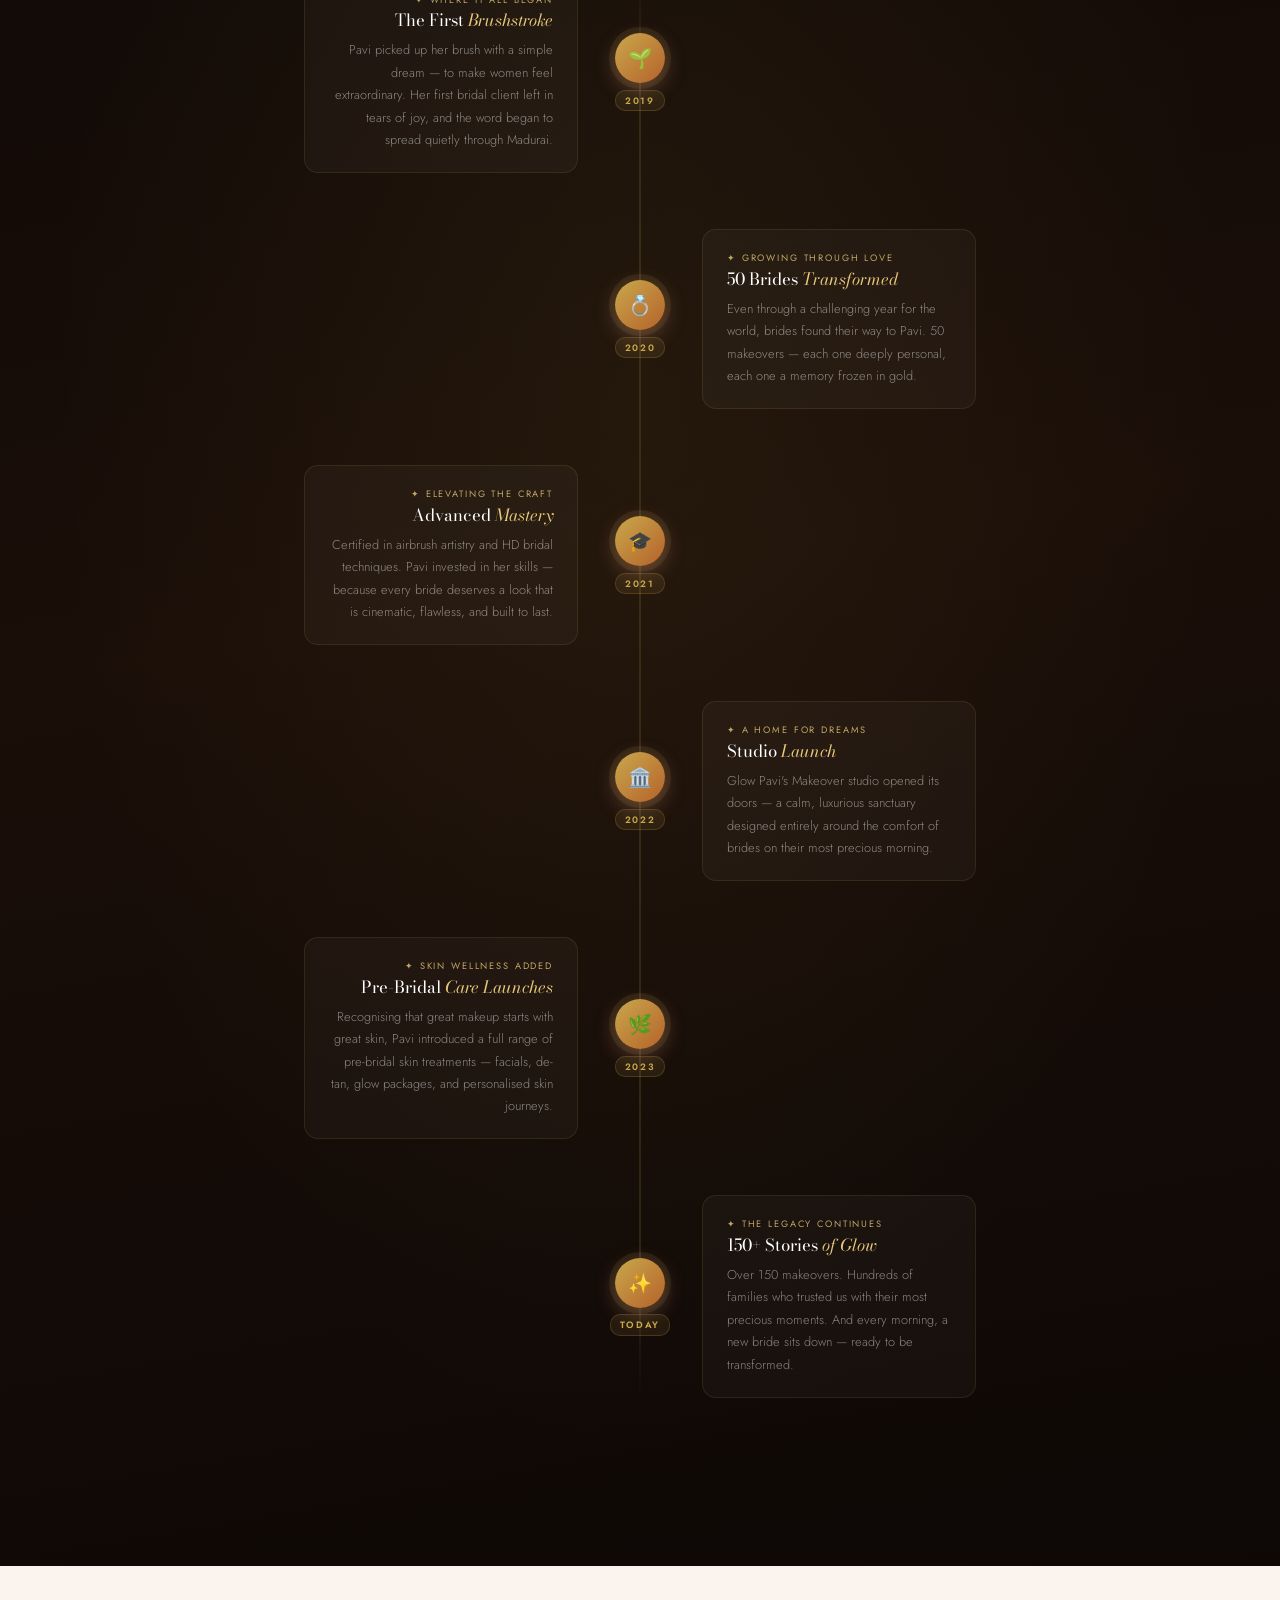
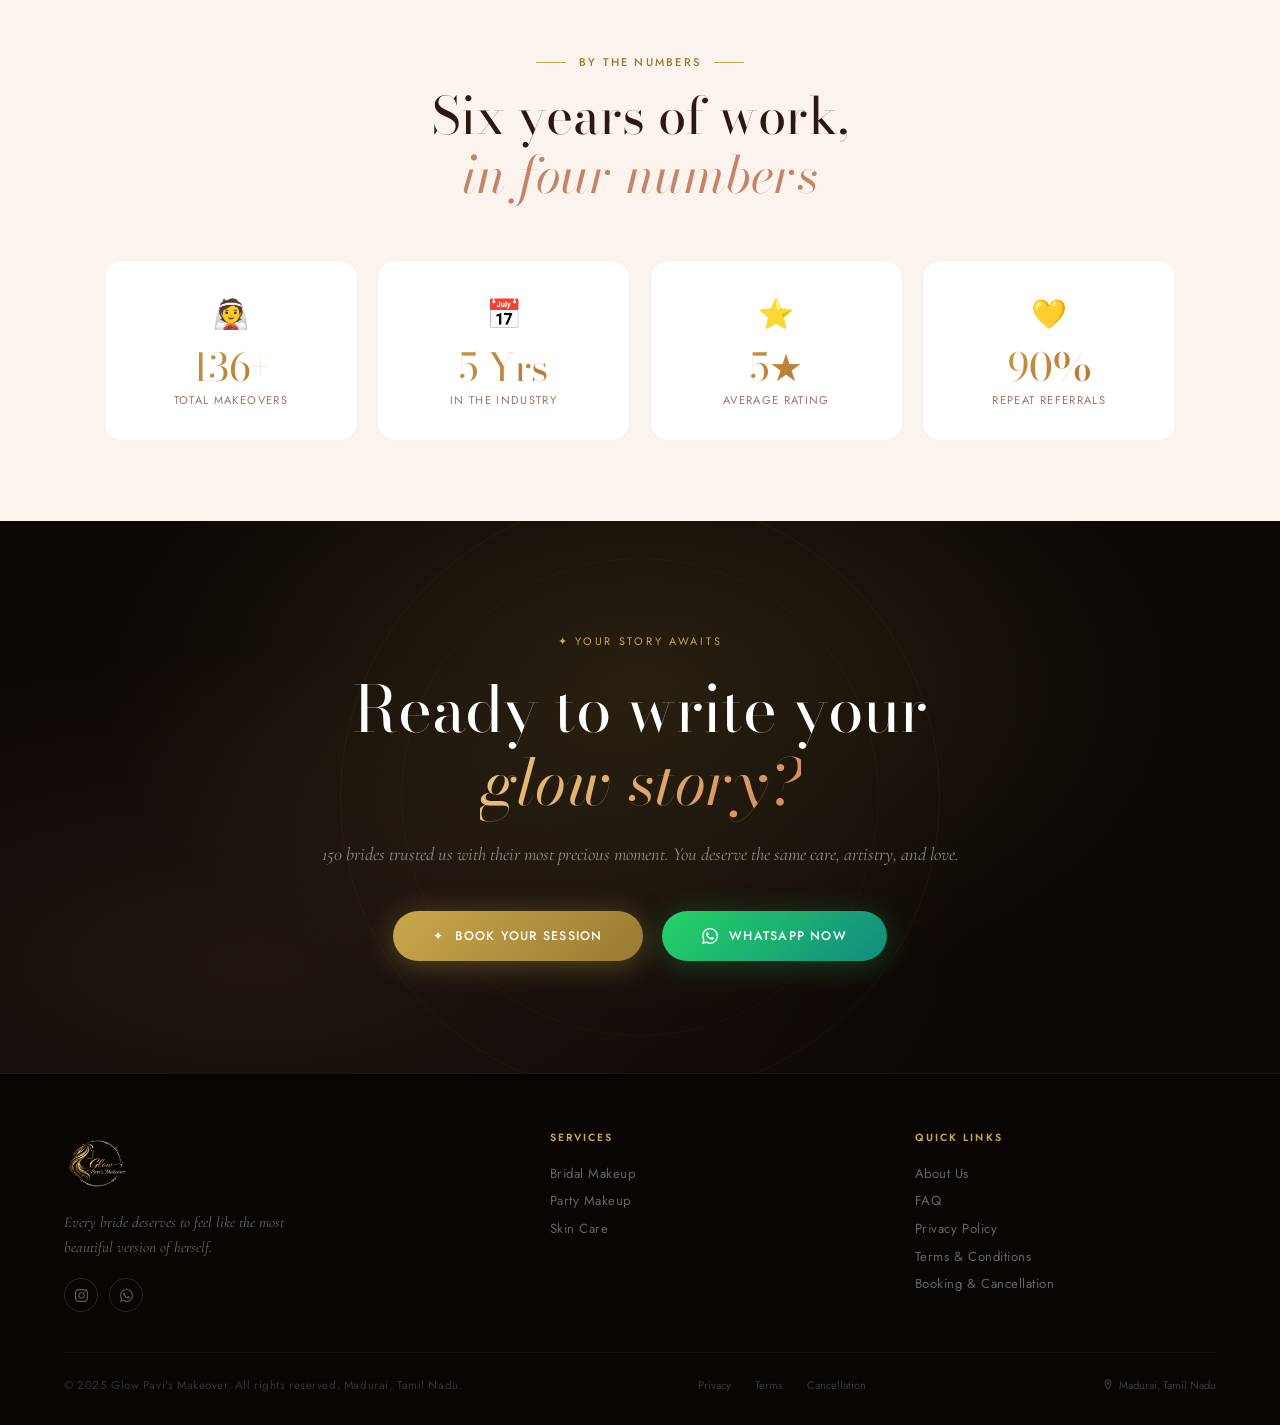
==== commit 2771e091: "new admin add 12:23AM" ====
--- a/about.html
+++ b/about.html
@@ -998,5 +998,6 @@
 }, {threshold:0.5});
 countEls.forEach(el => countObs.observe(el));
 </script>
+<script src="./supabase-loader.js"></script>
 </body>
 </html>
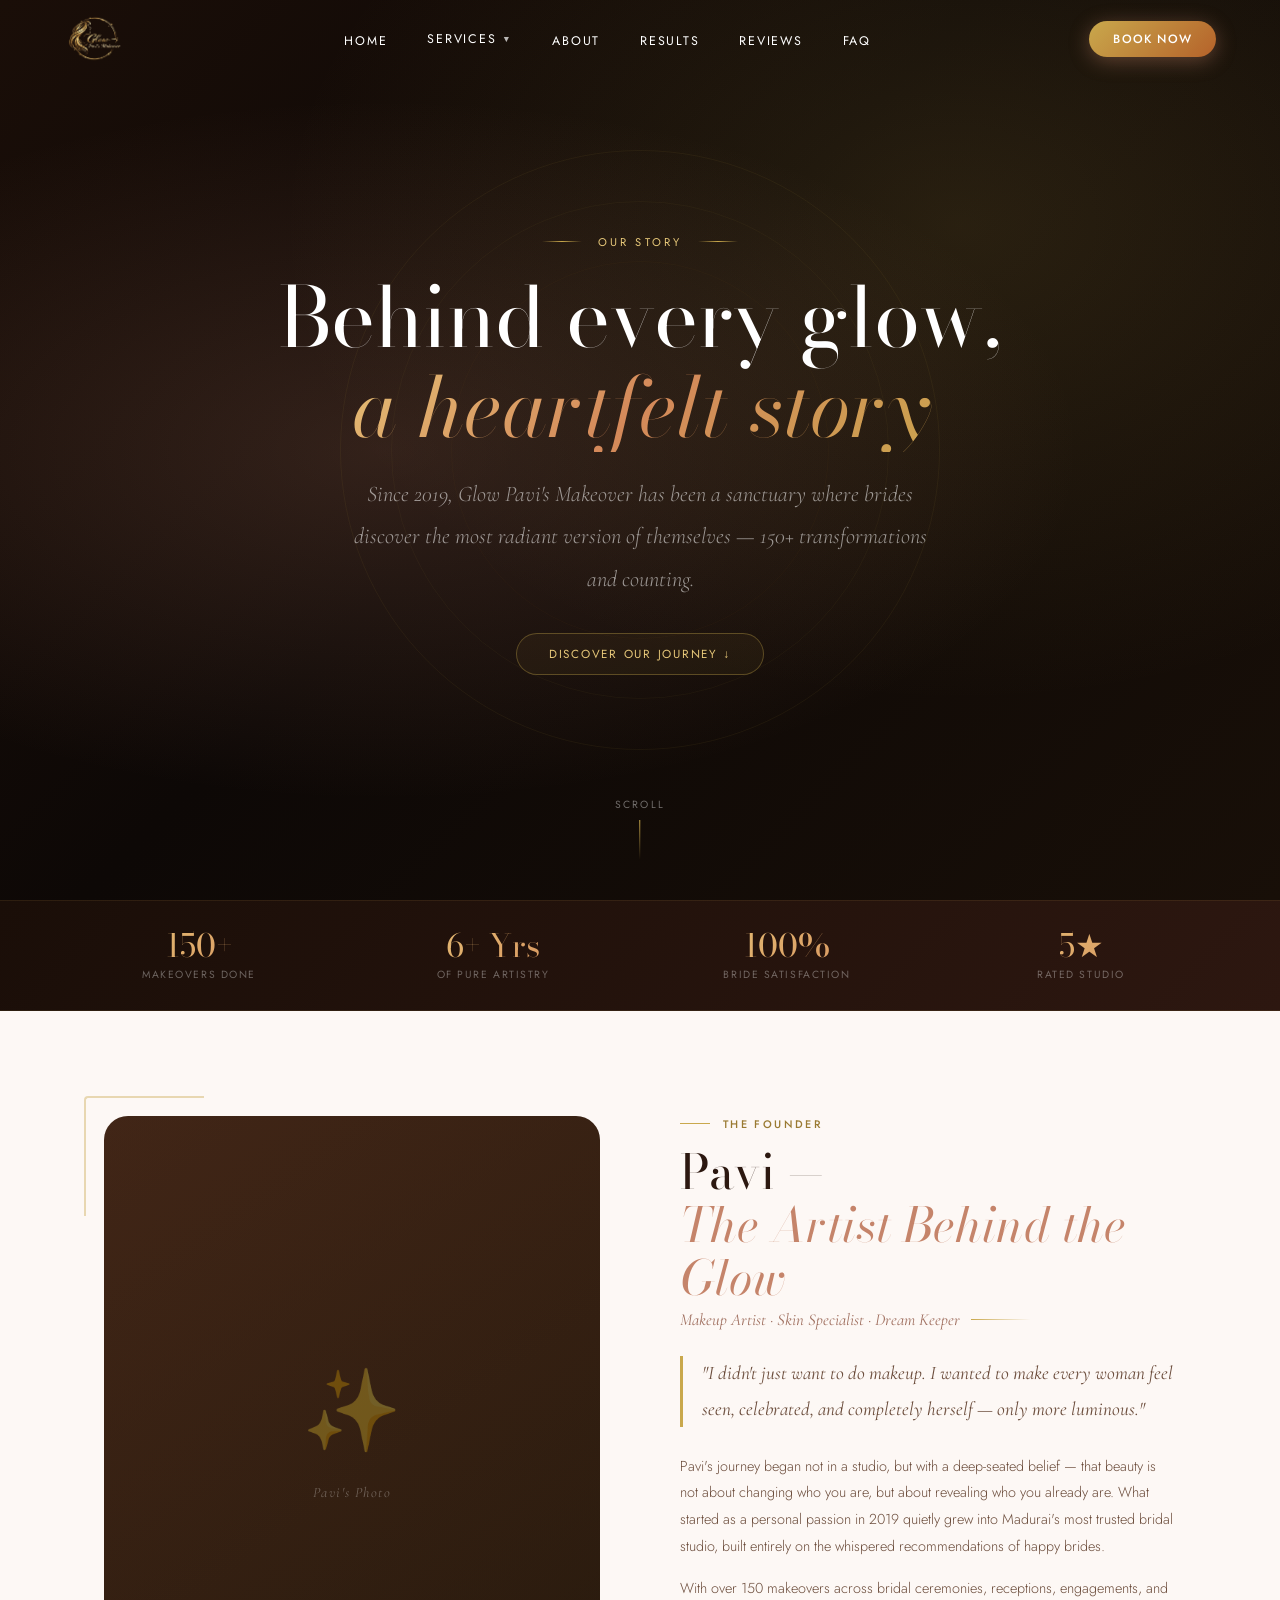
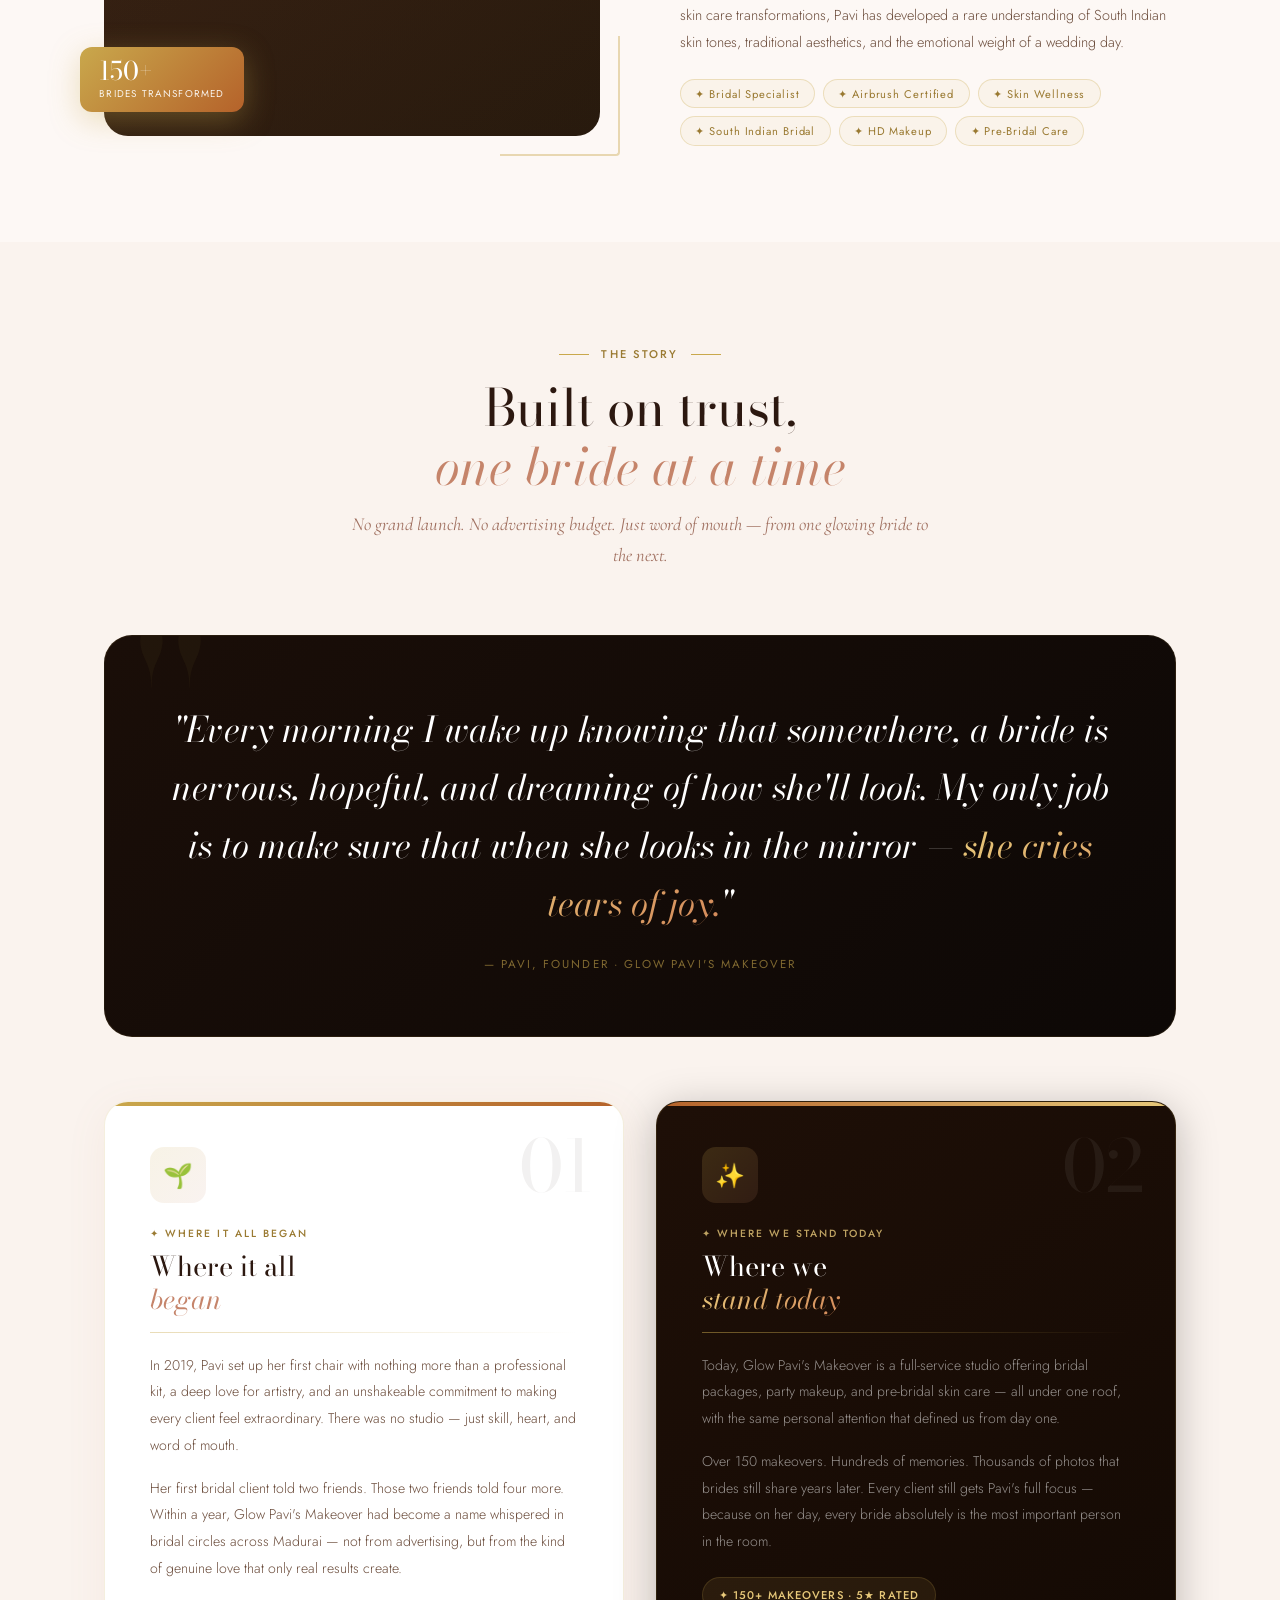
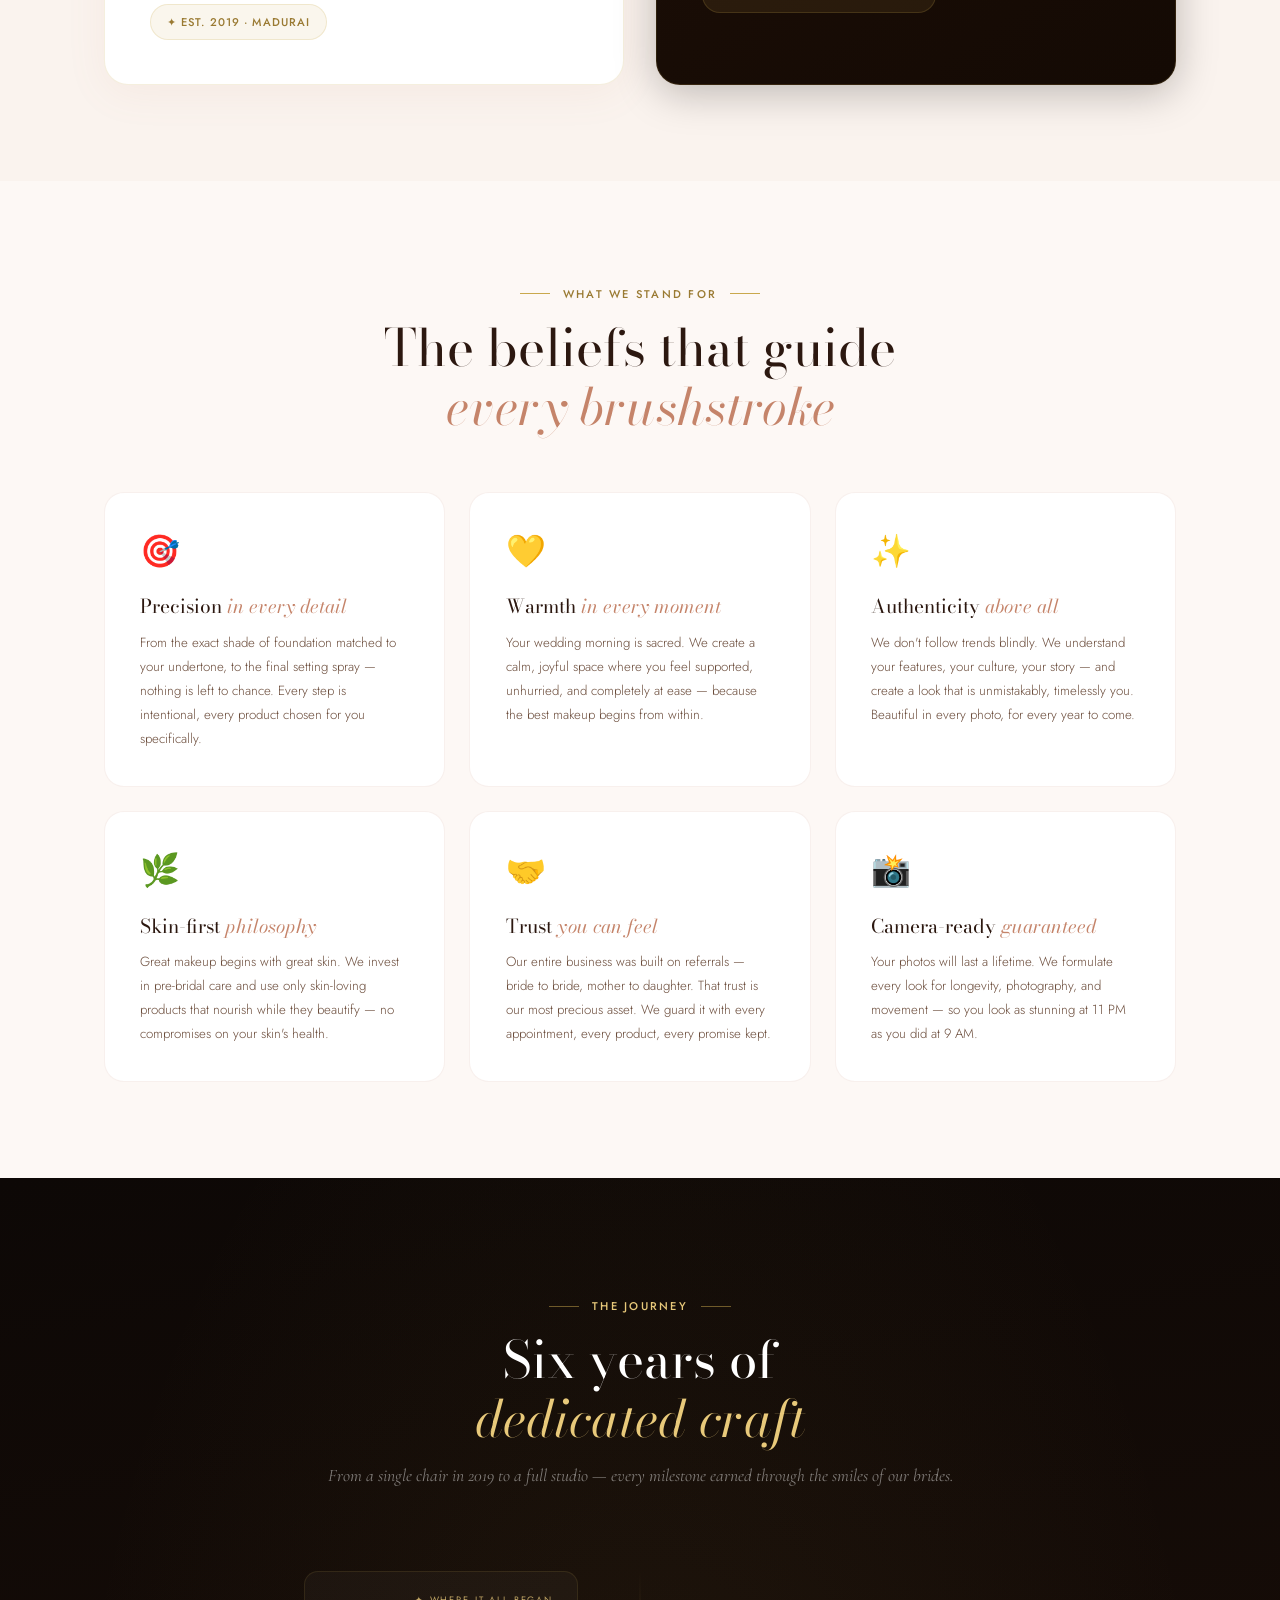
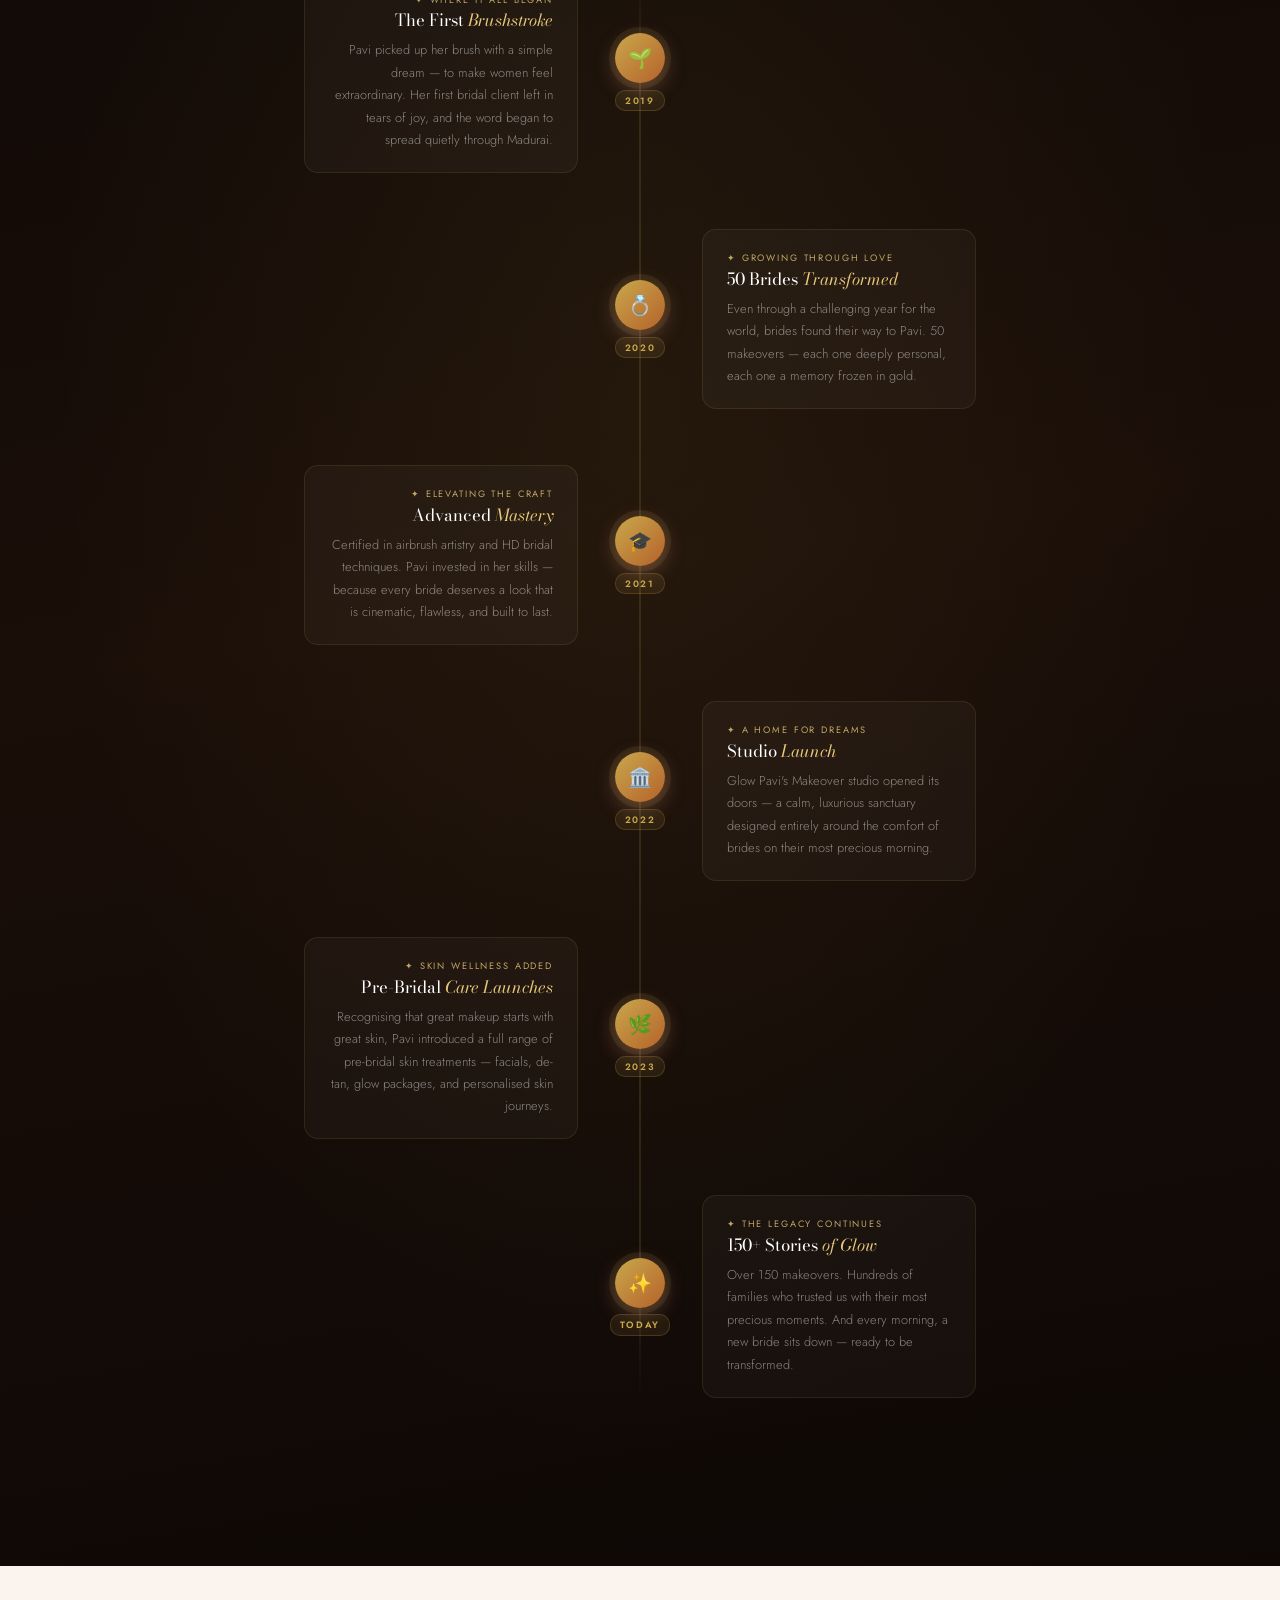
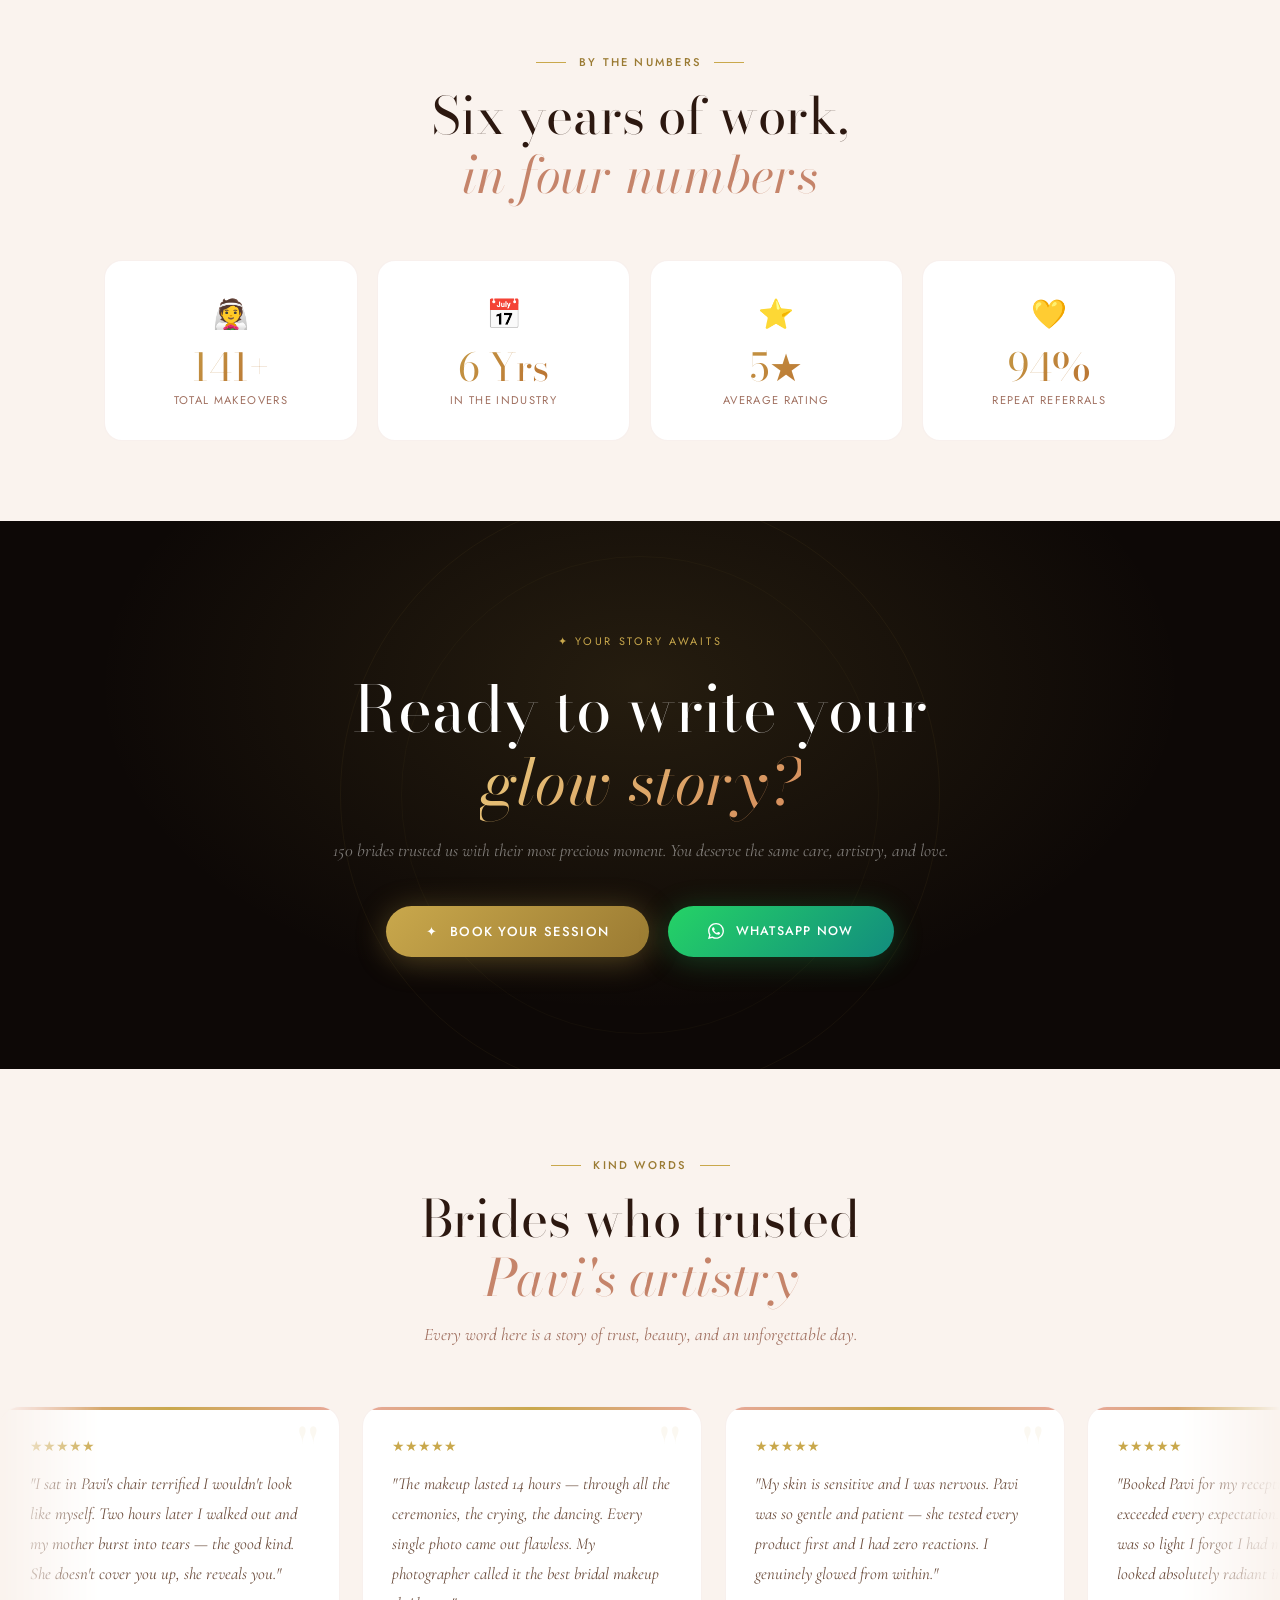
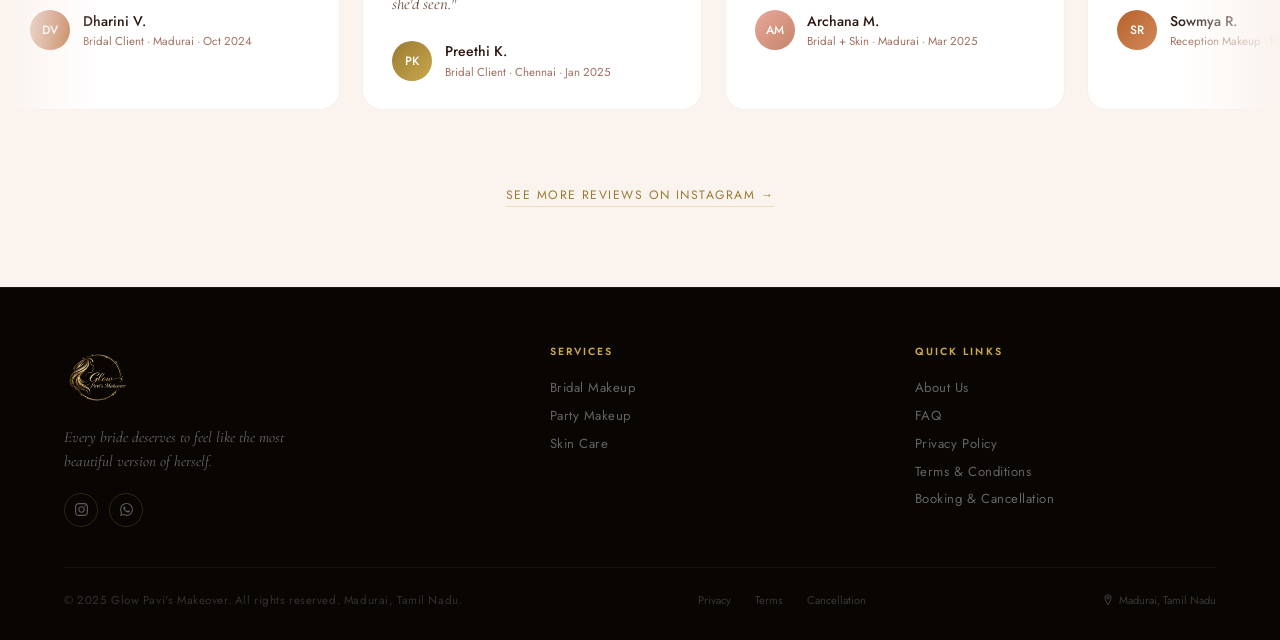
==== commit ec7d6f49: "update all pages 20-4026 monday" ====
--- a/about.html
+++ b/about.html
@@ -401,7 +401,34 @@
     
     #mobileTimeline{display:none !important}
   }
-  </style>
+  
+    /* ═══ UNIFIED CAROUSEL CSS ═══ */
+    .carousel-section{background:var(--cream);padding:5rem 0;overflow:hidden}
+    .carousel-hdr{text-align:center;margin-bottom:3rem}
+    .carousel-subtitle{font-family:'Cormorant Garamond',serif;font-size:1.1rem;font-style:italic;color:var(--text-light);margin-top:0.8rem;line-height:1.7}
+    .carousel-outer{position:relative;overflow:hidden;mask-image:linear-gradient(90deg,transparent,#000 8%,#000 92%,transparent);-webkit-mask-image:linear-gradient(90deg,transparent,#000 8%,#000 92%,transparent)}
+    .carousel-track{display:flex;gap:1.4rem;width:max-content;animation:carousel-scroll 36s linear infinite}
+    .carousel-track:hover{animation-play-state:paused}
+    @keyframes carousel-scroll{0%{transform:translateX(0)}100%{transform:translateX(-50%)}}
+    .review-card{background:var(--white);border-radius:20px;padding:1.8rem;border:1px solid rgba(197,132,106,0.12);position:relative;overflow:hidden;transition:box-shadow 0.4s,transform 0.4s;width:340px;flex-shrink:0}
+    .review-card:hover{box-shadow:0 20px 44px rgba(0,0,0,0.09);transform:translateY(-2px)}
+    .review-card::before{content:'';position:absolute;top:0;left:0;right:0;height:3px;background:linear-gradient(90deg,var(--blush-deep),var(--gold),var(--blush-deep))}
+    .review-quote-mark{position:absolute;top:0.8rem;right:1.2rem;font-family:'Bodoni Moda','Playfair Display',serif;font-size:4rem;color:rgba(201,168,76,0.08);line-height:1;pointer-events:none}
+    .review-stars{display:flex;gap:0.25rem;margin-bottom:0.8rem;color:var(--gold);font-size:0.9rem}
+    .review-text{font-family:'Cormorant Garamond',serif;font-size:1.05rem;font-style:italic;color:var(--text-mid);line-height:1.8;margin-bottom:1.3rem;position:relative;z-index:1}
+    .review-author{display:flex;align-items:center;gap:0.8rem}
+    .author-avatar{width:40px;height:40px;border-radius:50%;display:flex;align-items:center;justify-content:center;font-size:0.75rem;font-weight:500;color:var(--white);flex-shrink:0}
+    .author-avatar.rose{background:linear-gradient(135deg,var(--rose-gold),var(--copper))}
+    .author-avatar.gold{background:linear-gradient(135deg,var(--gold-dark),var(--gold))}
+    .author-avatar.blush{background:linear-gradient(135deg,var(--blush-deep),var(--rose-gold))}
+    .author-avatar.copper{background:linear-gradient(135deg,var(--copper),var(--copper-light))}
+    .author-avatar.green{background:linear-gradient(135deg,#2D5A4A,#3D7A62)}
+    .author-name{font-size:0.88rem;font-weight:500;color:var(--text-dark);display:block}
+    .author-meta{font-size:0.72rem;color:var(--text-light);margin-top:0.15rem;display:block}
+    .carousel-cta-row{text-align:center;margin-top:2.5rem}
+    .carousel-cta-row a{display:inline-flex;align-items:center;gap:0.5rem;font-size:0.76rem;letter-spacing:0.12em;text-transform:uppercase;color:var(--gold-dark);border-bottom:1px solid rgba(201,168,76,0.3);padding-bottom:2px;transition:all 0.3s}
+    .carousel-cta-row a:hover{color:var(--copper);border-color:var(--copper)}
+</style>
   <meta name="description" content="Meet Pavi, Madurai's passionate bridal makeup artist with 8+ years of experience. Learn her story, values, and the artistry behind Glow Pavi's Makeover.">
   <meta name="keywords" content="about Glow Pavi, bridal makeup artist Madurai, Pavi makeup artist story, best makeup artist Madurai">
   <meta name="robots" content="index, follow">
@@ -415,6 +442,7 @@
   <meta name="twitter:title" content="About Pavi — Story Behind Glow Pavi's Makeover">
   <meta name="twitter:description" content="8+ years of bridal artistry, 500+ brides transformed. Meet the face behind Glow Pavi's Makeover in Madurai.">
   <link rel="canonical" href="https://glowpavismakeover.com/about.html">
+  <link rel="stylesheet" href="./shared.css">
 </head>
 <body>
 
@@ -865,6 +893,136 @@
 </section>
 
 <!-- ══ FOOTER ══ -->
+
+<!-- ===== TESTIMONIALS CAROUSEL ===== -->
+<section class="carousel-section" id="reviews" aria-labelledby="reviews-heading">
+  <div class="container">
+    <div class="carousel-hdr reveal">
+      <div class="section-eyebrow" style="justify-content:center">
+        <div class="eyebrow-line"></div><span>Kind Words</span><div class="eyebrow-line"></div>
+      </div>
+      <h2 class="section-title" id="reviews-heading" style="text-align:center">Brides who trusted<br><em>Pavi's artistry</em></h2>
+      <p class="carousel-subtitle">Every word here is a story of trust, beauty, and an unforgettable day.</p>
+    </div>
+  </div>
+  <div class="carousel-outer" style="padding:0.5rem 0 2rem">
+    <div class="carousel-track">
+      <article class="review-card">
+        <div class="review-quote-mark">"</div>
+        <div class="review-stars">★★★★★</div>
+        <p class="review-text">"I sat in Pavi's chair terrified I wouldn't look like myself. Two hours later I walked out and my mother burst into tears — the good kind. She doesn't cover you up, she reveals you."</p>
+        <div class="review-author">
+          <div class="author-avatar rose">DV</div>
+          <div><span class="author-name">Dharini V.</span><span class="author-meta">Bridal Client · Madurai · Oct 2024</span></div>
+        </div>
+      </article>
+      <article class="review-card">
+        <div class="review-quote-mark">"</div>
+        <div class="review-stars">★★★★★</div>
+        <p class="review-text">"The makeup lasted 14 hours — through all the ceremonies, the crying, the dancing. Every single photo came out flawless. My photographer called it the best bridal makeup she'd seen."</p>
+        <div class="review-author">
+          <div class="author-avatar gold">PK</div>
+          <div><span class="author-name">Preethi K.</span><span class="author-meta">Bridal Client · Chennai · Jan 2025</span></div>
+        </div>
+      </article>
+      <article class="review-card">
+        <div class="review-quote-mark">"</div>
+        <div class="review-stars">★★★★★</div>
+        <p class="review-text">"My skin is sensitive and I was nervous. Pavi was so gentle and patient — she tested every product first and I had zero reactions. I genuinely glowed from within."</p>
+        <div class="review-author">
+          <div class="author-avatar blush">AM</div>
+          <div><span class="author-name">Archana M.</span><span class="author-meta">Bridal + Skin · Madurai · Mar 2025</span></div>
+        </div>
+      </article>
+      <article class="review-card">
+        <div class="review-quote-mark">"</div>
+        <div class="review-stars">★★★★★</div>
+        <p class="review-text">"Booked Pavi for my reception and she exceeded every expectation. The airbrush finish was so light I forgot I had makeup on, yet I looked absolutely radiant in every photo."</p>
+        <div class="review-author">
+          <div class="author-avatar copper">SR</div>
+          <div><span class="author-name">Sowmya R.</span><span class="author-meta">Reception Makeup · Madurai · Dec 2024</span></div>
+        </div>
+      </article>
+      <article class="review-card">
+        <div class="review-quote-mark">"</div>
+        <div class="review-stars">★★★★★</div>
+        <p class="review-text">"Pavi did makeup for me and three of my bridesmaids. We all looked amazing and completely different — she understood each of our personalities. That is true artistry."</p>
+        <div class="review-author">
+          <div class="author-avatar rose">NB</div>
+          <div><span class="author-name">Nandhini B.</span><span class="author-meta">Bridal + Bridesmaids · Trichy · Feb 2025</span></div>
+        </div>
+      </article>
+      <article class="review-card">
+        <div class="review-quote-mark">"</div>
+        <div class="review-stars">★★★★★</div>
+        <p class="review-text">"The pre-bridal glow sessions transformed my skin completely. By the wedding day, I didn't even need heavy coverage — my skin was just beautiful. Pavi's skin care expertise is unmatched."</p>
+        <div class="review-author">
+          <div class="author-avatar gold">KP</div>
+          <div><span class="author-name">Kavitha P.</span><span class="author-meta">Pre-Bridal Package · Madurai · Nov 2024</span></div>
+        </div>
+      </article>
+      <!-- Duplicates for seamless loop -->
+      <article class="review-card">
+        <div class="review-quote-mark">"</div>
+        <div class="review-stars">★★★★★</div>
+        <p class="review-text">"I sat in Pavi's chair terrified I wouldn't look like myself. Two hours later I walked out and my mother burst into tears — the good kind. She doesn't cover you up, she reveals you."</p>
+        <div class="review-author">
+          <div class="author-avatar rose">DV</div>
+          <div><span class="author-name">Dharini V.</span><span class="author-meta">Bridal Client · Madurai · Oct 2024</span></div>
+        </div>
+      </article>
+      <article class="review-card">
+        <div class="review-quote-mark">"</div>
+        <div class="review-stars">★★★★★</div>
+        <p class="review-text">"The makeup lasted 14 hours — through all the ceremonies, the crying, the dancing. Every single photo came out flawless. My photographer called it the best bridal makeup she'd seen."</p>
+        <div class="review-author">
+          <div class="author-avatar gold">PK</div>
+          <div><span class="author-name">Preethi K.</span><span class="author-meta">Bridal Client · Chennai · Jan 2025</span></div>
+        </div>
+      </article>
+      <article class="review-card">
+        <div class="review-quote-mark">"</div>
+        <div class="review-stars">★★★★★</div>
+        <p class="review-text">"My skin is sensitive and I was nervous. Pavi was so gentle and patient — she tested every product first and I had zero reactions. I genuinely glowed from within."</p>
+        <div class="review-author">
+          <div class="author-avatar blush">AM</div>
+          <div><span class="author-name">Archana M.</span><span class="author-meta">Bridal + Skin · Madurai · Mar 2025</span></div>
+        </div>
+      </article>
+      <article class="review-card">
+        <div class="review-quote-mark">"</div>
+        <div class="review-stars">★★★★★</div>
+        <p class="review-text">"Booked Pavi for my reception and she exceeded every expectation. The airbrush finish was so light I forgot I had makeup on, yet I looked absolutely radiant in every photo."</p>
+        <div class="review-author">
+          <div class="author-avatar copper">SR</div>
+          <div><span class="author-name">Sowmya R.</span><span class="author-meta">Reception Makeup · Madurai · Dec 2024</span></div>
+        </div>
+      </article>
+      <article class="review-card">
+        <div class="review-quote-mark">"</div>
+        <div class="review-stars">★★★★★</div>
+        <p class="review-text">"Pavi did makeup for me and three of my bridesmaids. We all looked amazing and completely different — she understood each of our personalities. That is true artistry."</p>
+        <div class="review-author">
+          <div class="author-avatar rose">NB</div>
+          <div><span class="author-name">Nandhini B.</span><span class="author-meta">Bridal + Bridesmaids · Trichy · Feb 2025</span></div>
+        </div>
+      </article>
+      <article class="review-card">
+        <div class="review-quote-mark">"</div>
+        <div class="review-stars">★★★★★</div>
+        <p class="review-text">"The pre-bridal glow sessions transformed my skin completely. By the wedding day, I didn't even need heavy coverage — my skin was just beautiful. Pavi's skin care expertise is unmatched."</p>
+        <div class="review-author">
+          <div class="author-avatar gold">KP</div>
+          <div><span class="author-name">Kavitha P.</span><span class="author-meta">Pre-Bridal Package · Madurai · Nov 2024</span></div>
+        </div>
+      </article>
+    </div>
+  </div>
+  <div class="carousel-cta-row">
+    <a href="https://www.instagram.com/glowpavis/" target="_blank" rel="noopener">See More Reviews on Instagram →</a>
+  </div>
+</section>
+
 <footer>
   <div class="footer-main">
     <div>
@@ -999,5 +1157,15 @@
 countEls.forEach(el => countObs.observe(el));
 </script>
 <script src="./supabase-loader.js"></script>
+<script>
+// Dropdown hover fix
+(function(){
+  document.querySelectorAll(".nav-dropdown").forEach(function(dd){
+    var timer;
+    dd.addEventListener("mouseenter",function(){clearTimeout(timer);dd.classList.add("dd-open");});
+    dd.addEventListener("mouseleave",function(){timer=setTimeout(function(){dd.classList.remove("dd-open");},120);});
+  });
+})();
+</script>
 </body>
 </html>
--- a/navbar.css
+++ b/navbar.css
@@ -4,59 +4,389 @@
 =================================================== */
 
 /* ===== NAV ===== */
-nav{position:fixed;top:0;left:0;right:0;z-index:1000;padding:0.5rem 4rem;display:flex;justify-content:space-between;align-items:center;transition:all 0.4s ease;background:transparent}
-nav.scrolled{background:rgba(253,248,245,0.97);backdrop-filter:blur(20px);border-bottom:1px solid rgba(197,132,106,0.15);padding:0.4rem 4rem}
-.nav-logo img{height:62px;width:62px;object-fit:contain}
-.nav-links{display:flex;gap:2.5rem;list-style:none;align-items:center}
-.nav-links a{text-decoration:none;color:var(--white);font-size:0.78rem;font-weight:400;letter-spacing:0.14em;text-transform:uppercase;transition:color 0.3s}
-nav.scrolled .nav-links a{color:var(--text-mid)}
-.nav-links a:hover{color:var(--gold)}
-.nav-dropdown{position:relative}
-.nav-dropdown>a{display:flex;align-items:center;gap:0.35rem;cursor:pointer}
-.nav-dropdown>a .caret{font-size:0.55rem;transition:transform 0.3s;opacity:0.7}
-.nav-dropdown:hover>a .caret{transform:rotate(180deg)}
-.dropdown-menu{position:absolute;top:calc(100% + 1.2rem);left:50%;transform:translateX(-50%) translateY(-8px);background:#fff;border-radius:16px;padding:0.6rem;box-shadow:0 20px 60px rgba(44,24,16,0.18);border:1px solid rgba(197,132,106,0.15);min-width:220px;opacity:0;pointer-events:none;transition:opacity 0.25s ease,transform 0.25s ease}
-.dropdown-menu::after{content:'';position:absolute;top:-6px;left:50%;width:12px;height:12px;background:#fff;border-left:1px solid rgba(197,132,106,0.15);border-top:1px solid rgba(197,132,106,0.15);transform:translateX(-50%) rotate(45deg);pointer-events:none}
-.nav-dropdown:hover .dropdown-menu{opacity:1;pointer-events:all;transform:translateX(-50%) translateY(0)}
-.dropdown-item{display:flex;align-items:center;gap:0.75rem;padding:0.7rem 0.9rem;border-radius:10px;text-decoration:none;transition:background 0.2s;font-size:0.78rem;color:var(--text-mid);cursor:pointer}
-.dropdown-item:hover{background:rgba(201,168,76,0.09);color:var(--text-dark)}
-.dropdown-item .di-icon{width:34px;height:34px;border-radius:8px;background:linear-gradient(135deg,rgba(201,168,76,0.15),rgba(197,132,106,0.12));display:flex;align-items:center;justify-content:center;font-size:1rem;flex-shrink:0}
-.dropdown-item .di-label{font-size:0.82rem;font-weight:500;color:var(--text-dark)}
-.dropdown-divider{height:1px;background:rgba(197,132,106,0.1);margin:0.3rem 0}
-.nav-cta{background:linear-gradient(135deg,var(--gold),var(--copper));color:var(--white);padding:0.55rem 1.5rem;border-radius:30px;text-decoration:none;font-size:0.75rem;font-weight:500;letter-spacing:0.1em;text-transform:uppercase;transition:all 0.3s;box-shadow:0 4px 20px rgba(197,132,106,0.4)}
-.nav-cta:hover{transform:translateY(-2px);box-shadow:0 8px 30px rgba(197,132,106,0.5)}
-.hamburger{display:none;flex-direction:column;gap:5px;cursor:pointer;padding:6px;z-index:1100;background:none;border:none}
-.hamburger span{display:block;width:24px;height:2px;background:var(--white);border-radius:2px;transition:all 0.35s ease}
-nav.scrolled .hamburger span{background:var(--text-dark)}
-.hamburger.open span:nth-child(1){transform:translateY(7px) rotate(45deg)}
-.hamburger.open span:nth-child(2){opacity:0;transform:scaleX(0)}
-.hamburger.open span:nth-child(3){transform:translateY(-7px) rotate(-45deg)}
-.mobile-nav{position:fixed;top:0;right:-100%;width:min(320px,85vw);height:100vh;background:linear-gradient(160deg,#1a0e08,#0d0806);z-index:1050;transition:right 0.42s cubic-bezier(0.77,0,0.175,1);padding:4.5rem 2.5rem 3rem;display:flex;flex-direction:column;border-left:1px solid rgba(201,168,76,0.12);visibility:hidden;pointer-events:none;overflow-y:auto}
-.mobile-nav.open{right:0;visibility:visible;pointer-events:all}
-.mobile-nav a{display:block;color:rgba(255,255,255,0.75);text-decoration:none;font-size:1rem;font-weight:300;letter-spacing:0.08em;padding:0.85rem 0;border-bottom:1px solid rgba(201,168,76,0.08);transition:color 0.3s,padding-left 0.3s}
-.mobile-nav a:hover{color:var(--gold-light);padding-left:0.5rem}
-.mobile-section-label{font-size:0.6rem;letter-spacing:0.2em;text-transform:uppercase;color:rgba(201,168,76,0.5);margin-top:1.4rem;margin-bottom:0.3rem;display:block}
-.mobile-cta{margin-top:1.8rem;background:linear-gradient(135deg,var(--gold),var(--copper));color:var(--white) !important;text-align:center;padding:0.85rem !important;border-radius:30px;font-size:0.82rem;letter-spacing:0.1em;text-transform:uppercase;font-weight:500;border-bottom:none !important}
-.mobile-overlay{position:fixed;inset:0;background:rgba(0,0,0,0.55);z-index:1040;opacity:0;pointer-events:none;transition:opacity 0.4s;backdrop-filter:blur(2px)}
-.mobile-overlay.show{opacity:1;pointer-events:all}
+nav {
+  position: fixed;
+  top: 0;
+  left: 0;
+  right: 0;
+  z-index: 1000;
+  padding: 0.5rem 4rem;
+  display: flex;
+  justify-content: space-between;
+  align-items: center;
+  transition: all 0.4s ease;
+  background: transparent
+}
+
+nav.scrolled {
+  background: rgba(253, 248, 245, 0.97);
+  backdrop-filter: blur(20px);
+  border-bottom: 1px solid rgba(197, 132, 106, 0.15);
+  padding: 0.4rem 4rem
+}
+
+.nav-logo img {
+  height: 62px;
+  width: 62px;
+  object-fit: contain
+}
+
+.nav-links {
+  display: flex;
+  gap: 2.5rem;
+  list-style: none;
+  align-items: center
+}
+
+.nav-links a {
+  text-decoration: none;
+  color: var(--white);
+  font-size: 0.78rem;
+  font-weight: 400;
+  letter-spacing: 0.14em;
+  text-transform: uppercase;
+  transition: color 0.3s
+}
+
+nav.scrolled .nav-links a {
+  color: var(--text-mid)
+}
+
+.nav-links a:hover {
+  color: var(--gold)
+}
+
+.nav-dropdown {
+  position: relative
+}
+
+.nav-dropdown>a {
+  display: flex;
+  align-items: center;
+  gap: 0.35rem;
+  cursor: pointer
+}
+
+.nav-dropdown>a .caret {
+  font-size: 0.55rem;
+  transition: transform 0.3s;
+  opacity: 0.7
+}
+
+.nav-dropdown:hover>a .caret {
+  transform: rotate(180deg)
+}
+
+.dropdown-menu {
+  position: absolute;
+  top: calc(100% + 0.4rem);
+  left: 50%;
+  transform: translateX(-50%) translateY(-8px);
+  background: #fff;
+  border-radius: 16px;
+  padding: 0.6rem;
+  box-shadow: 0 20px 60px rgba(44, 24, 16, 0.18);
+  border: 1px solid rgba(197, 132, 106, 0.15);
+  min-width: 220px;
+  opacity: 0;
+  pointer-events: none;
+  transition: opacity 0.25s ease, transform 0.25s ease
+}
+
+/* Arrow decoration */
+.dropdown-menu::after {
+  content: '';
+  position: absolute;
+  top: -6px;
+  left: 50%;
+  width: 12px;
+  height: 12px;
+  background: #fff;
+  border-left: 1px solid rgba(197, 132, 106, 0.15);
+  border-top: 1px solid rgba(197, 132, 106, 0.15);
+  transform: translateX(-50%) rotate(45deg);
+  pointer-events: none
+}
+
+/* Invisible bridge fills the gap between trigger and menu so mouse doesn't "fall off" */
+.dropdown-menu::before {
+  content: '';
+  position: absolute;
+  top: -14px;
+  left: 0;
+  right: 0;
+  height: 14px;
+  background: transparent
+}
+
+.nav-dropdown:hover .dropdown-menu,
+.nav-dropdown.dd-open .dropdown-menu {
+  opacity: 1;
+  pointer-events: all;
+  transform: translateX(-50%) translateY(0)
+}
+
+.dropdown-item {
+  display: flex;
+  align-items: center;
+  gap: 0.75rem;
+  padding: 0.7rem 0.9rem;
+  border-radius: 10px;
+  text-decoration: none;
+  transition: background 0.2s;
+  font-size: 0.78rem;
+  color: var(--text-mid);
+  cursor: pointer
+}
+
+.dropdown-item:hover {
+  background: rgba(201, 168, 76, 0.09);
+  color: var(--text-dark)
+}
+
+.dropdown-item .di-icon {
+  width: 34px;
+  height: 34px;
+  border-radius: 8px;
+  background: linear-gradient(135deg, rgba(201, 168, 76, 0.15), rgba(197, 132, 106, 0.12));
+  display: flex;
+  align-items: center;
+  justify-content: center;
+  font-size: 1rem;
+  flex-shrink: 0
+}
+
+.dropdown-item .di-label {
+  font-size: 0.82rem;
+  font-weight: 500;
+  color: var(--text-dark)
+}
+
+.dropdown-divider {
+  height: 1px;
+  background: rgba(197, 132, 106, 0.1);
+  margin: 0.3rem 0
+}
+
+.nav-cta {
+  background: linear-gradient(135deg, var(--gold), var(--copper));
+  color: var(--white);
+  padding: 0.55rem 1.5rem;
+  border-radius: 30px;
+  text-decoration: none;
+  font-size: 0.75rem;
+  font-weight: 500;
+  letter-spacing: 0.1em;
+  text-transform: uppercase;
+  transition: all 0.3s;
+  box-shadow: 0 4px 20px rgba(197, 132, 106, 0.4)
+}
+
+.nav-cta:hover {
+  transform: translateY(-2px);
+  box-shadow: 0 8px 30px rgba(197, 132, 106, 0.5)
+}
+
+.hamburger {
+  display: none;
+  flex-direction: column;
+  gap: 5px;
+  cursor: pointer;
+  padding: 6px;
+  z-index: 1100;
+  background: none;
+  border: none
+}
+
+.hamburger span {
+  display: block;
+  width: 24px;
+  height: 2px;
+  background: var(--white);
+  border-radius: 2px;
+  transition: all 0.35s ease
+}
+
+nav.scrolled .hamburger span {
+  background: var(--text-dark)
+}
+
+.hamburger.open span:nth-child(1) {
+  transform: translateY(7px) rotate(45deg)
+}
+
+.hamburger.open span:nth-child(2) {
+  opacity: 0;
+  transform: scaleX(0)
+}
+
+.hamburger.open span:nth-child(3) {
+  transform: translateY(-7px) rotate(-45deg)
+}
+
+.mobile-nav {
+  position: fixed;
+  top: 0;
+  right: -100%;
+  width: min(320px, 85vw);
+  height: 100vh;
+  background: linear-gradient(160deg, #1a0e08, #0d0806);
+  z-index: 1050;
+  transition: right 0.42s cubic-bezier(0.77, 0, 0.175, 1);
+  padding: 4.5rem 2.5rem 3rem;
+  display: flex;
+  flex-direction: column;
+  border-left: 1px solid rgba(201, 168, 76, 0.12);
+  visibility: hidden;
+  pointer-events: none;
+  overflow-y: auto
+}
+
+.mobile-nav.open {
+  right: 0;
+  visibility: visible;
+  pointer-events: all
+}
+
+.mobile-nav a {
+  display: block;
+  color: rgba(255, 255, 255, 0.75);
+  text-decoration: none;
+  font-size: 1rem;
+  font-weight: 300;
+  letter-spacing: 0.08em;
+  padding: 0.85rem 0;
+  border-bottom: 1px solid rgba(201, 168, 76, 0.08);
+  transition: color 0.3s, padding-left 0.3s
+}
+
+.mobile-nav a:hover {
+  color: var(--gold-light);
+  padding-left: 0.5rem
+}
+
+.mobile-section-label {
+  font-size: 0.6rem;
+  letter-spacing: 0.2em;
+  text-transform: uppercase;
+  color: rgba(201, 168, 76, 0.5);
+  margin-top: 1.4rem;
+  margin-bottom: 0.3rem;
+  display: block
+}
+
+.mobile-cta {
+  margin-top: 1.8rem;
+  background: linear-gradient(135deg, var(--gold), var(--copper));
+  color: var(--white) !important;
+  text-align: center;
+  padding: 0.85rem !important;
+  border-radius: 30px;
+  font-size: 0.82rem;
+  letter-spacing: 0.1em;
+  text-transform: uppercase;
+  font-weight: 500;
+  border-bottom: none !important
+}
+
+.mobile-overlay {
+  position: fixed;
+  inset: 0;
+  background: rgba(0, 0, 0, 0.55);
+  z-index: 1040;
+  opacity: 0;
+  pointer-events: none;
+  transition: opacity 0.4s;
+  backdrop-filter: blur(2px)
+}
+
+.mobile-overlay.show {
+  opacity: 1;
+  pointer-events: all
+}
 
 /* ===== STICKY CTA (mobile) ===== */
-.sticky-wa{display:none;position:fixed;bottom:1.4rem;right:1.2rem;z-index:900;background:linear-gradient(135deg,#25D366,#128C7E);color:#fff;border-radius:50px;padding:0.75rem 1.4rem 0.75rem 1rem;box-shadow:0 6px 28px rgba(37,211,102,0.42);font-size:0.78rem;font-weight:500;letter-spacing:0.06em;text-decoration:none;align-items:center;gap:0.55rem;transition:transform 0.3s,box-shadow 0.3s;animation:bounceIn 0.6s 2s both}
-.sticky-wa:hover{transform:translateY(-3px);box-shadow:0 12px 36px rgba(37,211,102,0.5)}
-.sticky-wa svg{width:18px;height:18px;flex-shrink:0}
-@keyframes bounceIn{from{opacity:0;transform:translateY(20px)}to{opacity:1;transform:translateY(0)}}
+.sticky-wa {
+  display: none;
+  position: fixed;
+  bottom: 1.4rem;
+  right: 1.2rem;
+  z-index: 900;
+  background: linear-gradient(135deg, #25D366, #128C7E);
+  color: #fff;
+  border-radius: 50px;
+  padding: 0.75rem 1.4rem 0.75rem 1rem;
+  box-shadow: 0 6px 28px rgba(37, 211, 102, 0.42);
+  font-size: 0.78rem;
+  font-weight: 500;
+  letter-spacing: 0.06em;
+  text-decoration: none;
+  align-items: center;
+  gap: 0.55rem;
+  transition: transform 0.3s, box-shadow 0.3s;
+  animation: bounceIn 0.6s 2s both
+}
+
+.sticky-wa:hover {
+  transform: translateY(-3px);
+  box-shadow: 0 12px 36px rgba(37, 211, 102, 0.5)
+}
+
+.sticky-wa svg {
+  width: 18px;
+  height: 18px;
+  flex-shrink: 0
+}
+
+@keyframes bounceIn {
+  from {
+    opacity: 0;
+    transform: translateY(20px)
+  }
+
+  to {
+    opacity: 1;
+    transform: translateY(0)
+  }
+}
 
 /* ===== RESPONSIVE — NAV ===== */
-@media(max-width:900px){
-  nav{padding:0.9rem 1.2rem}
-  nav.scrolled{padding:0.7rem 1.2rem}
-  .nav-links{display:none}
-  .hamburger{display:flex}
-  .sticky-wa{display:flex}
-}
-@media(min-width:901px){
-  .hamburger{display:none !important}
-  .mobile-nav{display:none !important}
-  .mobile-overlay{display:none !important}
-  .sticky-wa{display:none !important}
-}
+@media(max-width:900px) {
+  nav {
+    padding: 0.9rem 1.2rem
+  }
+
+  nav.scrolled {
+    padding: 0.7rem 1.2rem
+  }
+
+  .nav-links {
+    display: none
+  }
+
+  .hamburger {
+    display: flex
+  }
+
+  .sticky-wa {
+    display: flex
+  }
+}
+
+@media(min-width:901px) {
+  .hamburger {
+    display: none !important
+  }
+
+  .mobile-nav {
+    display: none !important
+  }
+
+  .mobile-overlay {
+    display: none !important
+  }
+
+  .sticky-wa {
+    display: none !important
+  }
+}
--- a/footer.css
+++ b/footer.css
@@ -30,4 +30,4 @@
 }
 @media(max-width:600px){
   .footer-bottom-links{flex-wrap:wrap;gap:0.8rem}
-}
+}
--- a/shared.css
+++ b/shared.css
@@ -0,0 +1,1613 @@
+/* ===================================================
+   SHARED DESIGN SYSTEM — Glow Pavi's Makeover
+   Unified styles for all pages: carousel, before/after,
+   typography, spacing, animations, responsiveness.
+=================================================== */
+
+/* ─── RESET & BASE ─────────────────────────────────── */
+*,
+*::before,
+*::after {
+  margin: 0;
+  padding: 0;
+  box-sizing: border-box;
+}
+
+html {
+  scroll-behavior: smooth;
+  overflow-x: hidden;
+}
+
+body {
+  font-family: 'Jost', sans-serif;
+  background: var(--off-white);
+  color: var(--text-dark);
+  overflow-x: hidden;
+  -webkit-font-smoothing: antialiased;
+}
+
+img {
+  max-width: 100%;
+  display: block;
+  height: auto;
+}
+
+a {
+  text-decoration: none;
+  color: inherit;
+}
+
+ul {
+  list-style: none;
+}
+
+/* ─── CSS VARIABLES ─────────────────────────────────── */
+:root {
+  --gold: #C9A84C;
+  --gold-light: #E8C97A;
+  --gold-dark: #9A7A32;
+  --blush: #F2D0C8;
+  --blush-deep: #E8A89A;
+  --blush-soft: #FAF0EC;
+  --rose-gold: #C5846A;
+  --rose-light: #EBC4B8;
+  --white: #FFFFFF;
+  --off-white: #FDF8F5;
+  --cream: #FAF3EE;
+  --text-dark: #2C1810;
+  --text-mid: #6B4C3B;
+  --text-light: #A07060;
+  --copper: #B5622A;
+  --copper-light: #D4895A;
+  --dark: #0d0806;
+  --dark-mid: #1a0e08;
+}
+
+/* ─── LAYOUT UTILITIES ─────────────────────────────── */
+.container {
+  max-width: 1200px;
+  margin: 0 auto;
+  padding: 0 4rem;
+}
+
+section {
+  padding: 5rem 0;
+}
+
+/* ─── TYPOGRAPHY SYSTEM ─────────────────────────────── */
+.section-eyebrow {
+  display: inline-flex;
+  align-items: center;
+  gap: 0.8rem;
+  margin-bottom: 1rem;
+}
+
+.section-eyebrow span {
+  font-size: 0.7rem;
+  font-weight: 500;
+  letter-spacing: 0.2em;
+  text-transform: uppercase;
+  color: var(--gold-dark);
+}
+
+.eyebrow-line {
+  width: 30px;
+  height: 1px;
+  background: var(--gold);
+  flex-shrink: 0;
+}
+
+.section-title {
+  font-family: 'Bodoni Moda', serif;
+  font-size: clamp(2rem, 5vw, 3.2rem);
+  font-weight: 400;
+  line-height: 1.15;
+  color: var(--text-dark);
+}
+
+.section-title em {
+  font-style: italic;
+  color: var(--rose-gold);
+}
+
+.section-title.light {
+  color: var(--white);
+}
+
+.section-title.light em {
+  color: var(--gold-light);
+}
+
+/* ─── REVEAL ANIMATION ─────────────────────────────── */
+.reveal {
+  opacity: 0;
+  transform: translateY(30px);
+  transition: opacity 0.7s ease, transform 0.7s ease;
+}
+
+.reveal.visible {
+  opacity: 1;
+  transform: translateY(0);
+}
+
+/* ─── COMMON ANIMATIONS ─────────────────────────────── */
+@keyframes fadeUp {
+  from {
+    opacity: 0;
+    transform: translateY(30px);
+  }
+
+  to {
+    opacity: 1;
+    transform: translateY(0);
+  }
+}
+
+@keyframes fadeIn {
+  from {
+    opacity: 0;
+  }
+
+  to {
+    opacity: 1;
+  }
+}
+
+@keyframes float-particle {
+  0% {
+    opacity: 0;
+    transform: translateY(100vh) scale(0);
+  }
+
+  10% {
+    opacity: 0.8;
+  }
+
+  90% {
+    opacity: 0.4;
+  }
+
+  100% {
+    opacity: 0;
+    transform: translateY(-100px) scale(1.5);
+  }
+}
+
+@keyframes slow-rotate {
+  from {
+    transform: translate(-50%, -50%) rotate(0deg);
+  }
+
+  to {
+    transform: translate(-50%, -50%) rotate(360deg);
+  }
+}
+
+@keyframes scroll-pulse {
+
+  0%,
+  100% {
+    opacity: 0.3;
+  }
+
+  50% {
+    opacity: 1;
+  }
+}
+
+@keyframes pulse-dot {
+
+  0%,
+  100% {
+    transform: scale(1);
+    box-shadow: 0 0 8px rgba(232, 89, 60, 0.7);
+  }
+
+  50% {
+    transform: scale(1.3);
+    box-shadow: 0 0 16px rgba(232, 89, 60, 0.5);
+  }
+}
+
+@keyframes bounceIn {
+  from {
+    opacity: 0;
+    transform: translateY(20px);
+  }
+
+  to {
+    opacity: 1;
+    transform: translateY(0);
+  }
+}
+
+@keyframes carousel-scroll {
+  0% {
+    transform: translateX(0);
+  }
+
+  100% {
+    transform: translateX(-50%);
+  }
+}
+
+/* ─── BUTTONS ────────────────────────────────────────── */
+.btn-primary {
+  background: linear-gradient(135deg, var(--gold), var(--copper));
+  color: var(--white);
+  padding: 0.9rem 2.2rem;
+  border-radius: 50px;
+  font-size: 0.78rem;
+  font-weight: 500;
+  letter-spacing: 0.1em;
+  text-transform: uppercase;
+  transition: all 0.4s;
+  box-shadow: 0 4px 30px rgba(201, 168, 76, 0.4);
+  display: inline-flex;
+  align-items: center;
+  gap: 0.6rem;
+  border: none;
+  cursor: pointer;
+}
+
+.btn-primary:hover {
+  transform: translateY(-3px);
+  box-shadow: 0 12px 40px rgba(201, 168, 76, 0.5);
+}
+
+.btn-secondary {
+  background: transparent;
+  color: var(--white);
+  padding: 0.9rem 2.2rem;
+  border-radius: 50px;
+  font-size: 0.78rem;
+  font-weight: 400;
+  letter-spacing: 0.1em;
+  text-transform: uppercase;
+  transition: all 0.4s;
+  border: 1px solid rgba(201, 168, 76, 0.5);
+  display: inline-flex;
+  align-items: center;
+  gap: 0.6rem;
+}
+
+.btn-secondary:hover {
+  background: rgba(201, 168, 76, 0.1);
+  border-color: var(--gold);
+  transform: translateY(-2px);
+}
+
+.btn-gold {
+  background: linear-gradient(135deg, var(--gold), var(--gold-dark));
+  color: var(--white);
+  padding: 1rem 2.5rem;
+  border-radius: 50px;
+  font-size: 0.82rem;
+  font-weight: 500;
+  letter-spacing: 0.1em;
+  text-transform: uppercase;
+  transition: all 0.4s;
+  box-shadow: 0 4px 30px rgba(201, 168, 76, 0.35);
+  display: inline-flex;
+  align-items: center;
+  gap: 0.7rem;
+}
+
+.btn-gold:hover {
+  transform: translateY(-3px);
+  box-shadow: 0 15px 45px rgba(201, 168, 76, 0.45);
+}
+
+.btn-wa {
+  background: linear-gradient(135deg, #25D366, #128C7E);
+  color: var(--white);
+  padding: 1rem 2.5rem;
+  border-radius: 50px;
+  font-size: 0.82rem;
+  font-weight: 500;
+  letter-spacing: 0.1em;
+  text-transform: uppercase;
+  transition: all 0.4s;
+  display: inline-flex;
+  align-items: center;
+  gap: 0.7rem;
+}
+
+.btn-wa:hover {
+  transform: translateY(-3px);
+  box-shadow: 0 12px 35px rgba(37, 211, 102, 0.3);
+}
+
+/* ─── HERO BASE (shared across all pages) ────────────── */
+.hero-particles {
+  position: absolute;
+  inset: 0;
+  z-index: 1;
+  pointer-events: none;
+}
+
+.particle {
+  position: absolute;
+  width: 2px;
+  height: 2px;
+  background: var(--gold-light);
+  border-radius: 50%;
+  animation: float-particle linear infinite;
+  opacity: 0;
+}
+
+.hero-eyebrow {
+  display: inline-flex;
+  align-items: center;
+  gap: 1rem;
+  margin-bottom: 1.5rem;
+  opacity: 0;
+  animation: fadeUp 1s 0.5s forwards;
+}
+
+.hero-line {
+  width: 40px;
+  height: 1px;
+  background: linear-gradient(90deg, transparent, var(--gold), transparent);
+  flex-shrink: 0;
+}
+
+.hero-eyebrow span {
+  font-size: 0.72rem;
+  font-weight: 400;
+  letter-spacing: 0.25em;
+  text-transform: uppercase;
+  color: var(--gold-light);
+}
+
+.hero-title {
+  font-family: 'Bodoni Moda', serif;
+  font-size: clamp(2.8rem, 7vw, 5.5rem);
+  font-weight: 400;
+  line-height: 1.1;
+  color: var(--white);
+  margin-bottom: 1.2rem;
+  opacity: 0;
+  animation: fadeUp 1s 0.8s forwards;
+}
+
+.hero-title em {
+  font-style: italic;
+  background: linear-gradient(135deg, var(--gold-light), var(--copper-light), var(--gold));
+  -webkit-background-clip: text;
+  -webkit-text-fill-color: transparent;
+  background-clip: text;
+  display: block;
+}
+
+.hero-subtitle {
+  font-family: 'Cormorant Garamond', serif;
+  font-size: clamp(1rem, 2.5vw, 1.4rem);
+  font-weight: 300;
+  color: rgba(255, 255, 255, 0.65);
+  line-height: 1.8;
+  max-width: 580px;
+  margin: 0 auto 2.5rem;
+  opacity: 0;
+  animation: fadeUp 1s 1.1s forwards;
+  font-style: italic;
+}
+
+.hero-actions {
+  display: flex;
+  gap: 1.2rem;
+  justify-content: center;
+  flex-wrap: wrap;
+  opacity: 0;
+  animation: fadeUp 1s 1.4s forwards;
+}
+
+.hero-ornament {
+  position: absolute;
+  width: 600px;
+  height: 600px;
+  border-radius: 50%;
+  border: 1px solid rgba(201, 168, 76, 0.08);
+  top: 50%;
+  left: 50%;
+  transform: translate(-50%, -50%);
+  z-index: 1;
+  animation: slow-rotate 30s linear infinite;
+}
+
+.hero-ornament::before {
+  content: '';
+  position: absolute;
+  inset: 40px;
+  border-radius: 50%;
+  border: 1px solid rgba(201, 168, 76, 0.06);
+}
+
+.breadcrumb-nav {
+  position: absolute;
+  bottom: 3rem;
+  left: 50%;
+  transform: translateX(-50%);
+  display: flex;
+  align-items: center;
+  gap: 0.6rem;
+  opacity: 0;
+  animation: fadeIn 1s 1.6s forwards;
+  z-index: 4;
+}
+
+.breadcrumb-nav a,
+.breadcrumb-nav span {
+  font-size: 0.7rem;
+  letter-spacing: 0.15em;
+  text-transform: uppercase;
+  color: rgba(255, 255, 255, 0.35);
+  transition: color 0.3s;
+}
+
+.breadcrumb-nav a:hover {
+  color: var(--gold-light);
+}
+
+.breadcrumb-nav .sep {
+  color: rgba(201, 168, 76, 0.3);
+}
+
+.breadcrumb-nav .current {
+  color: var(--gold-light);
+}
+
+/* ─── HERO SCROLL INDICATOR ─────────────────────────── */
+.hero-scroll {
+  position: absolute;
+  bottom: 2rem;
+  left: 50%;
+  transform: translateX(-50%);
+  display: flex;
+  flex-direction: column;
+  align-items: center;
+  gap: 0.5rem;
+  opacity: 0;
+  animation: fadeIn 1s 2s forwards;
+}
+
+.scroll-text {
+  font-size: 0.65rem;
+  letter-spacing: 0.2em;
+  text-transform: uppercase;
+  color: rgba(255, 255, 255, 0.4);
+}
+
+.scroll-dot {
+  width: 1px;
+  height: 40px;
+  background: linear-gradient(180deg, var(--gold), transparent);
+  animation: scroll-pulse 2s ease-in-out infinite;
+}
+
+/* ════════════════════════════════════════════════════
+   CAROUSEL (Testimonials) — UNIFIED ACROSS ALL PAGES
+════════════════════════════════════════════════════ */
+.carousel-section {
+  background: var(--cream);
+  padding: 5rem 0;
+  overflow: hidden;
+}
+
+.carousel-section.dark {
+  background: var(--dark);
+}
+
+.carousel-section.dark .section-title {
+  color: var(--white);
+}
+
+.carousel-section.dark .section-title em {
+  color: var(--gold-light);
+}
+
+.carousel-section.dark .section-eyebrow span {
+  color: var(--gold-light);
+}
+
+.carousel-section.dark .eyebrow-line {
+  background: var(--gold);
+}
+
+.carousel-hdr {
+  text-align: center;
+  margin-bottom: 3rem;
+}
+
+.carousel-subtitle {
+  font-family: 'Cormorant Garamond', serif;
+  font-size: 1.1rem;
+  font-style: italic;
+  color: var(--text-light);
+  margin-top: 0.8rem;
+  line-height: 1.7;
+}
+
+.carousel-section.dark .carousel-subtitle {
+  color: rgba(255, 255, 255, 0.4);
+}
+
+/* Fade mask + scrolling track */
+.carousel-outer {
+  position: relative;
+  overflow: hidden;
+  mask-image: linear-gradient(90deg, transparent, #000 8%, #000 92%, transparent);
+  -webkit-mask-image: linear-gradient(90deg, transparent, #000 8%, #000 92%, transparent);
+}
+
+.carousel-track {
+  display: flex;
+  gap: 1.4rem;
+  width: max-content;
+  animation: carousel-scroll 36s linear infinite;
+}
+
+.carousel-track:hover {
+  animation-play-state: paused;
+}
+
+/* ─── Review Card — unified ─── */
+.review-card {
+  background: var(--white);
+  border-radius: 20px;
+  padding: 1.8rem;
+  border: 1px solid rgba(197, 132, 106, 0.12);
+  position: relative;
+  overflow: hidden;
+  transition: box-shadow 0.4s, transform 0.4s;
+  width: 340px;
+  flex-shrink: 0;
+}
+
+.review-card:hover {
+  box-shadow: 0 20px 44px rgba(0, 0, 0, 0.09);
+  transform: translateY(-2px);
+}
+
+.review-card::before {
+  content: '';
+  position: absolute;
+  top: 0;
+  left: 0;
+  right: 0;
+  height: 3px;
+  background: linear-gradient(90deg, var(--blush-deep), var(--gold), var(--blush-deep));
+}
+
+.review-quote-mark {
+  position: absolute;
+  top: 0.8rem;
+  right: 1.2rem;
+  font-family: 'Bodoni Moda', serif;
+  font-size: 4rem;
+  color: rgba(201, 168, 76, 0.08);
+  line-height: 1;
+  pointer-events: none;
+}
+
+.review-stars {
+  display: flex;
+  gap: 0.25rem;
+  margin-bottom: 0.8rem;
+}
+
+.star {
+  color: var(--gold);
+  font-size: 0.9rem;
+}
+
+.review-text {
+  font-family: 'Cormorant Garamond', serif;
+  font-size: 1.05rem;
+  font-style: italic;
+  color: var(--text-mid);
+  line-height: 1.8;
+  margin-bottom: 1.3rem;
+  position: relative;
+  z-index: 1;
+}
+
+.review-author {
+  display: flex;
+  align-items: center;
+  gap: 0.8rem;
+}
+
+.author-avatar {
+  width: 40px;
+  height: 40px;
+  border-radius: 50%;
+  display: flex;
+  align-items: center;
+  justify-content: center;
+  font-size: 0.75rem;
+  font-weight: 500;
+  color: var(--white);
+  flex-shrink: 0;
+}
+
+.author-avatar.rose {
+  background: linear-gradient(135deg, var(--rose-gold), var(--copper));
+}
+
+.author-avatar.gold {
+  background: linear-gradient(135deg, var(--gold-dark), var(--gold));
+}
+
+.author-avatar.blush {
+  background: linear-gradient(135deg, var(--blush-deep), var(--rose-gold));
+}
+
+.author-avatar.copper {
+  background: linear-gradient(135deg, var(--copper), var(--copper-light));
+}
+
+.author-avatar.green {
+  background: linear-gradient(135deg, #2D5A4A, #3D7A62);
+}
+
+.author-name {
+  font-size: 0.88rem;
+  font-weight: 500;
+  color: var(--text-dark);
+  display: block;
+}
+
+.author-meta {
+  font-size: 0.72rem;
+  color: var(--text-light);
+  margin-top: 0.15rem;
+  display: block;
+}
+
+.carousel-cta-row {
+  text-align: center;
+  margin-top: 2.5rem;
+}
+
+.carousel-cta-row a {
+  display: inline-flex;
+  align-items: center;
+  gap: 0.5rem;
+  font-size: 0.76rem;
+  letter-spacing: 0.12em;
+  text-transform: uppercase;
+  color: var(--gold-dark);
+  border-bottom: 1px solid rgba(201, 168, 76, 0.3);
+  padding-bottom: 2px;
+  transition: all 0.3s;
+}
+
+.carousel-cta-row a:hover {
+  color: var(--copper);
+  border-color: var(--copper);
+}
+
+/* ════════════════════════════════════════════════════
+   BEFORE / AFTER DRAG SLIDER — UNIFIED ACROSS ALL PAGES
+════════════════════════════════════════════════════ */
+.ba-section {
+  background: var(--cream);
+  padding: 5rem 0;
+  overflow: hidden;
+}
+
+.ba-section.white {
+  background: var(--off-white);
+}
+
+.ba-header {
+  text-align: center;
+  margin-bottom: 3rem;
+}
+
+.ba-subtitle {
+  font-family: 'Cormorant Garamond', serif;
+  font-size: 1.1rem;
+  font-style: italic;
+  color: var(--text-light);
+  margin-top: 0.8rem;
+  line-height: 1.7;
+}
+
+.ba-grid {
+  display: grid;
+  grid-template-columns: repeat(3, 1fr);
+  gap: 1.5rem;
+  max-width: 1100px;
+  margin: 0 auto;
+  padding: 0 4rem;
+}
+
+.ba-card {
+  border-radius: 20px;
+  overflow: hidden;
+  background: var(--white);
+  border: 1px solid rgba(197, 132, 106, 0.1);
+  transition: box-shadow 0.4s, transform 0.4s;
+  user-select: none;
+}
+
+.ba-card:hover {
+  box-shadow: 0 24px 50px rgba(0, 0, 0, 0.1);
+  transform: translateY(-4px);
+}
+
+/* The drag slider area */
+.ba-slider {
+  position: relative;
+  height: 300px;
+  overflow: hidden;
+  cursor: ew-resize;
+  touch-action: pan-y;
+}
+
+.ba-before-panel,
+.ba-after-panel {
+  position: absolute;
+  inset: 0;
+  display: flex;
+  align-items: center;
+  justify-content: center;
+}
+
+.ba-before-panel {
+  z-index: 1;
+}
+
+.ba-after-panel {
+  z-index: 2;
+  overflow: hidden;
+  width: 50%;
+}
+
+.ba-before-inner,
+.ba-after-inner {
+  position: absolute;
+  inset: 0;
+  display: flex;
+  align-items: center;
+  justify-content: center;
+}
+
+.ba-after-inner {
+  width: var(--full-w, 100%);
+}
+
+/* Per-card colour themes (common fallback when no real images) */
+.ba-card:nth-child(1) .ba-before-panel {
+  background: linear-gradient(135deg, #e8ddd5, #d4c0b0);
+}
+
+.ba-card:nth-child(1) .ba-after-inner {
+  background: linear-gradient(135deg, #3d1f12, #1a0e08);
+}
+
+.ba-card:nth-child(2) .ba-before-panel {
+  background: linear-gradient(135deg, #ddd5e8, #c0b0d4);
+}
+
+.ba-card:nth-child(2) .ba-after-inner {
+  background: linear-gradient(135deg, #1e0a30, #0d0518);
+}
+
+.ba-card:nth-child(3) .ba-before-panel {
+  background: linear-gradient(135deg, #d5e8e0, #b0d4c8);
+}
+
+.ba-card:nth-child(3) .ba-after-inner {
+  background: linear-gradient(135deg, #051520, #0a2030);
+}
+
+.ba-emoji-wrap {
+  font-size: 3rem;
+  opacity: 0.3;
+  pointer-events: none;
+}
+
+/* Handle */
+.ba-handle {
+  position: absolute;
+  top: 0;
+  bottom: 0;
+  z-index: 10;
+  width: 44px;
+  left: 50%;
+  transform: translateX(-50%);
+  display: flex;
+  flex-direction: column;
+  align-items: center;
+  justify-content: center;
+  cursor: ew-resize;
+}
+
+.ba-handle-line {
+  width: 2px;
+  flex: 1;
+  background: rgba(255, 255, 255, 0.85);
+}
+
+.ba-handle-circle {
+  width: 42px;
+  height: 42px;
+  border-radius: 50%;
+  background: rgba(255, 255, 255, 0.97);
+  border: 2.5px solid rgba(201, 168, 76, 0.7);
+  display: flex;
+  align-items: center;
+  justify-content: center;
+  box-shadow: 0 2px 20px rgba(0, 0, 0, 0.25);
+  flex-shrink: 0;
+}
+
+.ba-handle-arrows {
+  font-size: 13px;
+  color: var(--gold-dark);
+  letter-spacing: -2px;
+  font-weight: 700;
+  line-height: 1;
+}
+
+/* Labels */
+.ba-labels {
+  position: absolute;
+  top: 0.7rem;
+  left: 0;
+  right: 0;
+  display: flex;
+  justify-content: space-between;
+  padding: 0 0.7rem;
+  z-index: 11;
+  pointer-events: none;
+}
+
+.ba-lbl {
+  font-size: 0.6rem;
+  letter-spacing: 0.18em;
+  text-transform: uppercase;
+  font-weight: 600;
+  padding: 0.25rem 0.6rem;
+  border-radius: 20px;
+}
+
+.ba-lbl.before {
+  background: rgba(0, 0, 0, 0.28);
+  color: rgba(255, 255, 255, 0.75);
+}
+
+.ba-lbl.after {
+  background: rgba(201, 168, 76, 0.55);
+  color: #fff;
+}
+
+.ba-hint {
+  position: absolute;
+  bottom: 0.6rem;
+  left: 50%;
+  transform: translateX(-50%);
+  font-size: 0.58rem;
+  letter-spacing: 0.12em;
+  text-transform: uppercase;
+  color: rgba(255, 255, 255, 0.5);
+  pointer-events: none;
+  white-space: nowrap;
+  transition: opacity 0.4s;
+}
+
+.ba-card.dragging .ba-hint {
+  opacity: 0;
+}
+
+/* Card info area */
+.ba-body {
+  padding: 1.2rem 1.4rem 1.6rem;
+}
+
+.ba-occasion {
+  font-size: 0.65rem;
+  letter-spacing: 0.18em;
+  text-transform: uppercase;
+  color: var(--gold-dark);
+  font-weight: 500;
+  margin-bottom: 0.3rem;
+}
+
+.ba-name {
+  font-family: 'Bodoni Moda', serif;
+  font-size: 1.1rem;
+  color: var(--text-dark);
+  font-style: italic;
+}
+
+.ba-detail {
+  font-size: 0.8rem;
+  color: var(--text-mid);
+  margin-top: 0.3rem;
+  line-height: 1.5;
+  font-weight: 300;
+}
+
+.ba-note {
+  text-align: center;
+  margin-top: 2rem;
+  font-family: 'Cormorant Garamond', serif;
+  font-style: italic;
+  font-size: 1rem;
+  color: var(--text-light);
+  padding: 0 4rem;
+}
+
+/* ─── REUSABLE B/A SCRIPT (initialisable by class) ─── */
+
+/* ════════════════════════════════════════════════════
+   CTA SECTION — UNIFIED
+════════════════════════════════════════════════════ */
+.cta-section {
+  background: var(--dark);
+  padding: 6rem 0;
+  text-align: center;
+  position: relative;
+  overflow: hidden;
+}
+
+.cta-bg {
+  position: absolute;
+  inset: 0;
+  background: radial-gradient(ellipse at 50% 30%, rgba(201, 168, 76, 0.13) 0%, transparent 60%);
+  pointer-events: none;
+}
+
+.cta-content {
+  position: relative;
+  z-index: 2;
+}
+
+.cta-eyebrow {
+  font-size: 0.68rem;
+  letter-spacing: 0.25em;
+  text-transform: uppercase;
+  color: var(--gold);
+  margin-bottom: 1.5rem;
+  display: block;
+}
+
+.cta-title {
+  font-family: 'Bodoni Moda', serif;
+  font-size: clamp(2rem, 5vw, 4rem);
+  font-weight: 400;
+  color: var(--white);
+  line-height: 1.15;
+  margin-bottom: 1rem;
+}
+
+.cta-title em {
+  font-style: italic;
+  background: linear-gradient(135deg, var(--gold-light), var(--copper-light));
+  -webkit-background-clip: text;
+  -webkit-text-fill-color: transparent;
+  background-clip: text;
+}
+
+.cta-sub {
+  font-family: 'Cormorant Garamond', serif;
+  font-size: 1.1rem;
+  color: rgba(255, 255, 255, 0.45);
+  font-style: italic;
+  margin-bottom: 2.5rem;
+  line-height: 1.7;
+}
+
+.cta-btns {
+  display: flex;
+  gap: 1.2rem;
+  justify-content: center;
+  flex-wrap: wrap;
+}
+
+/* ════════════════════════════════════════════════════
+   FAQ — UNIFIED
+════════════════════════════════════════════════════ */
+.faq-section {
+  background: var(--dark);
+  padding: 5rem 0;
+}
+
+.faq-section.light {
+  background: var(--cream);
+}
+
+.faq-header {
+  text-align: center;
+  margin-bottom: 3rem;
+}
+
+.faq-intro {
+  font-family: 'Cormorant Garamond', serif;
+  font-style: italic;
+  color: rgba(255, 255, 255, 0.45);
+  font-size: 1.1rem;
+  margin-top: 0.7rem;
+}
+
+.faq-section.light .faq-intro {
+  color: var(--text-light);
+}
+
+.faq-list {
+  max-width: 820px;
+  margin: 0 auto;
+  padding: 0 4rem;
+  display: flex;
+  flex-direction: column;
+  gap: 0;
+}
+
+.faq-item {
+  border-bottom: 1px solid rgba(201, 168, 76, 0.1);
+}
+
+.faq-item:first-child {
+  border-top: 1px solid rgba(201, 168, 76, 0.1);
+}
+
+.faq-q {
+  display: flex;
+  justify-content: space-between;
+  align-items: center;
+  gap: 1.5rem;
+  padding: 1.3rem 0;
+  cursor: pointer;
+  background: none;
+  border: none;
+  width: 100%;
+  text-align: left;
+}
+
+.faq-q-text {
+  font-size: 0.95rem;
+  font-weight: 400;
+  color: rgba(255, 255, 255, 0.8);
+  line-height: 1.5;
+  letter-spacing: 0.02em;
+  transition: color 0.3s;
+}
+
+.faq-section.light .faq-q-text {
+  color: var(--text-dark);
+}
+
+.faq-item.open .faq-q-text {
+  color: var(--gold-light);
+}
+
+.faq-section.light .faq-item.open .faq-q-text {
+  color: var(--gold-dark);
+}
+
+.faq-icon {
+  width: 28px;
+  height: 28px;
+  border-radius: 50%;
+  border: 1px solid rgba(201, 168, 76, 0.25);
+  display: flex;
+  align-items: center;
+  justify-content: center;
+  flex-shrink: 0;
+  transition: all 0.4s;
+  font-size: 1.1rem;
+  color: rgba(201, 168, 76, 0.6);
+  background: transparent;
+}
+
+.faq-item.open .faq-icon {
+  background: rgba(201, 168, 76, 0.1);
+  border-color: rgba(201, 168, 76, 0.5);
+  color: var(--gold-light);
+  transform: rotate(45deg);
+}
+
+.faq-a {
+  max-height: 0;
+  overflow: hidden;
+  transition: max-height 0.45s cubic-bezier(0.4, 0, 0.2, 1), padding 0.3s;
+}
+
+.faq-item.open .faq-a {
+  max-height: 300px;
+  padding-bottom: 1.2rem;
+}
+
+.faq-a p {
+  font-size: 0.88rem;
+  color: rgba(255, 255, 255, 0.5);
+  line-height: 1.85;
+  font-weight: 300;
+}
+
+.faq-section.light .faq-a p {
+  color: var(--text-light);
+}
+
+/* ════════════════════════════════════════════════════
+   PACKAGES / PRICING CARDS — UNIFIED
+════════════════════════════════════════════════════ */
+.pkg-grid {
+  display: grid;
+  grid-template-columns: repeat(3, 1fr);
+  gap: 1.5rem;
+}
+
+.pkg-card {
+  border-radius: 22px;
+  overflow: hidden;
+  position: relative;
+  transition: transform 0.4s, box-shadow 0.4s;
+  border: 1px solid rgba(197, 132, 106, 0.12);
+  /* background: var(--white); */
+}
+
+.pkg-card:hover {
+  transform: translateY(-8px);
+  box-shadow: 0 30px 60px rgba(0, 0, 0, 0.1);
+}
+
+.pkg-card.featured {
+  border: 1.5px solid rgba(201, 168, 76, 0.4);
+  box-shadow: 0 20px 50px rgba(201, 168, 76, 0.1);
+}
+
+.pkg-badge {
+  position: absolute;
+  top: 1.2rem;
+  right: 1.2rem;
+  background: linear-gradient(135deg, var(--gold), var(--copper));
+  color: var(--white);
+  font-size: 0.6rem;
+  font-weight: 500;
+  letter-spacing: 0.12em;
+  text-transform: uppercase;
+  padding: 0.3rem 0.8rem;
+  border-radius: 20px;
+}
+
+.pkg-top {
+  padding: 2rem 2rem 1.5rem;
+  background: linear-gradient(135deg, #1a0e08, #2d1710);
+  position: relative;
+  overflow: hidden;
+}
+
+.pkg-top::before {
+  content: '';
+  position: absolute;
+  inset: 0;
+  background: radial-gradient(ellipse at 80% 20%, rgba(201, 168, 76, 0.15), transparent 50%);
+}
+
+.pkg-icon {
+  font-size: 2.2rem;
+  display: block;
+  margin-bottom: 0.8rem;
+  position: relative;
+  z-index: 1;
+}
+
+.pkg-name {
+  font-family: 'Bodoni Moda', serif;
+  font-size: 1.3rem;
+  font-weight: 400;
+  color: var(--white);
+  position: relative;
+  z-index: 1;
+  margin-bottom: 0.3rem;
+}
+
+.pkg-name em {
+  font-style: italic;
+  color: var(--gold-light);
+}
+
+.pkg-tagline {
+  font-size: 0.76rem;
+  color: rgba(255, 255, 255, 0.45);
+  position: relative;
+  z-index: 1;
+  letter-spacing: 0.06em;
+}
+
+.pkg-body {
+  padding: 1.5rem 2rem 2rem;
+}
+
+.pkg-features {
+  list-style: none;
+  display: flex;
+  flex-direction: column;
+  gap: 0.7rem;
+  margin-bottom: 1.8rem;
+}
+
+.pkg-features li {
+  display: flex;
+  align-items: flex-start;
+  gap: 0.6rem;
+  font-size: 0.83rem;
+  color: var(--text-mid);
+  line-height: 1.5;
+  font-weight: 300;
+}
+
+.pkg-features li::before {
+  content: '✦';
+  color: var(--gold);
+  font-size: 0.6rem;
+  margin-top: 0.22rem;
+  flex-shrink: 0;
+}
+
+.pkg-cta {
+  width: 100%;
+  background: linear-gradient(135deg, var(--gold), var(--copper));
+  color: var(--white);
+  border: none;
+  border-radius: 50px;
+  padding: 0.8rem;
+  font-size: 0.78rem;
+  font-weight: 500;
+  letter-spacing: 0.08em;
+  text-transform: uppercase;
+  cursor: pointer;
+  transition: all 0.3s;
+  display: block;
+  text-align: center;
+}
+
+.pkg-cta:hover {
+  transform: translateY(-2px);
+  box-shadow: 0 10px 30px rgba(201, 168, 76, 0.35);
+}
+
+.pkg-cta.outline {
+  background: transparent;
+  border: 1px solid rgba(201, 168, 76, 0.4);
+  color: var(--gold-dark);
+}
+
+.pkg-cta.outline:hover {
+  background: rgba(201, 168, 76, 0.08);
+}
+
+/* ════════════════════════════════════════════════════
+   PROCESS STEPS — UNIFIED
+════════════════════════════════════════════════════ */
+.process-track {
+  display: grid;
+  grid-template-columns: repeat(5, 1fr);
+  gap: 0;
+  position: relative;
+  align-items: start;
+}
+
+.process-connector {
+  position: absolute;
+  top: 38px;
+  left: 10%;
+  right: 10%;
+  height: 1px;
+  background: linear-gradient(90deg, transparent, var(--gold), var(--gold), transparent);
+  opacity: 0.2;
+  pointer-events: none;
+}
+
+.step {
+  text-align: center;
+  padding: 0 0.8rem;
+}
+
+.step-circle {
+  width: 76px;
+  height: 76px;
+  border-radius: 50%;
+  border: 1.5px solid rgba(201, 168, 76, 0.3);
+  display: flex;
+  align-items: center;
+  justify-content: center;
+  margin: 0 auto 1.2rem;
+  background: var(--off-white);
+  transition: all 0.4s;
+  position: relative;
+}
+
+.step:hover .step-circle {
+  border-color: var(--gold);
+  box-shadow: 0 0 28px rgba(201, 168, 76, 0.15);
+}
+
+.step-circle-inner {
+  width: 56px;
+  height: 56px;
+  border-radius: 50%;
+  background: linear-gradient(135deg, var(--gold), var(--copper));
+  display: flex;
+  align-items: center;
+  justify-content: center;
+  font-size: 1.3rem;
+}
+
+.step-num {
+  position: absolute;
+  top: -5px;
+  right: -5px;
+  width: 20px;
+  height: 20px;
+  border-radius: 50%;
+  background: var(--off-white);
+  border: 1px solid rgba(201, 168, 76, 0.35);
+  font-size: 0.55rem;
+  font-weight: 600;
+  color: var(--gold-dark);
+  display: flex;
+  align-items: center;
+  justify-content: center;
+  font-family: 'Bodoni Moda', serif;
+}
+
+.step-title {
+  font-family: 'Bodoni Moda', serif;
+  font-size: 0.92rem;
+  font-weight: 400;
+  color: var(--text-dark);
+  margin-bottom: 0.4rem;
+  line-height: 1.35;
+}
+
+.step-desc {
+  font-size: 0.76rem;
+  color: var(--text-light);
+  line-height: 1.65;
+  font-weight: 300;
+}
+
+/* ════════════════════════════════════════════════════
+   INSTAGRAM GRID — UNIFIED
+════════════════════════════════════════════════════ */
+.ig-section {
+  background: var(--dark);
+  padding: 5rem 0;
+  overflow: hidden;
+  position: relative;
+}
+
+.ig-section::before {
+  content: '';
+  position: absolute;
+  inset: 0;
+  background: radial-gradient(ellipse at 30% 50%, rgba(197, 132, 106, 0.12) 0%, transparent 55%), radial-gradient(ellipse at 80% 20%, rgba(201, 168, 76, 0.08) 0%, transparent 45%);
+  pointer-events: none;
+}
+
+.ig-header {
+  text-align: center;
+  margin-bottom: 2.5rem;
+  position: relative;
+  z-index: 2;
+}
+
+.ig-header .section-eyebrow span {
+  color: var(--gold-light);
+}
+
+.ig-header .section-title {
+  color: var(--white);
+}
+
+.ig-header .section-title em {
+  color: var(--gold-light);
+}
+
+.ig-grid {
+  display: grid;
+  grid-template-columns: repeat(4, 1fr);
+  gap: 1rem;
+  max-width: 1100px;
+  margin: 0 auto;
+  padding: 0 4rem;
+  position: relative;
+  z-index: 2;
+}
+
+.ig-tile {
+  aspect-ratio: 1;
+  border-radius: 16px;
+  overflow: hidden;
+  position: relative;
+  cursor: pointer;
+  background: linear-gradient(135deg, #1a0e08, #2d1710);
+  border: 1px solid rgba(201, 168, 76, 0.1);
+  transition: transform 0.4s, box-shadow 0.4s, border-color 0.4s;
+}
+
+.ig-tile:hover {
+  transform: translateY(-6px) scale(1.02);
+  box-shadow: 0 20px 50px rgba(0, 0, 0, 0.4);
+  border-color: rgba(201, 168, 76, 0.35);
+}
+
+.ig-tile-overlay {
+  position: absolute;
+  inset: 0;
+  background: linear-gradient(to top, rgba(13, 8, 6, 0.85) 0%, transparent 50%);
+  opacity: 0;
+  transition: opacity 0.35s;
+  display: flex;
+  flex-direction: column;
+  justify-content: flex-end;
+  padding: 1rem;
+}
+
+.ig-tile:hover .ig-tile-overlay {
+  opacity: 1;
+}
+
+.ig-tile-label {
+  font-size: 0.7rem;
+  letter-spacing: 0.1em;
+  text-transform: uppercase;
+  color: rgba(255, 255, 255, 0.8);
+}
+
+.ig-tile-sub {
+  font-family: 'Cormorant Garamond', serif;
+  font-size: 0.82rem;
+  color: var(--gold-light);
+  font-style: italic;
+  margin-top: 0.2rem;
+}
+
+.ig-tile-emoji {
+  position: absolute;
+  top: 50%;
+  left: 50%;
+  transform: translate(-50%, -50%);
+  font-size: 2.5rem;
+  opacity: 0.25;
+  pointer-events: none;
+}
+
+.ig-cta-row {
+  text-align: center;
+  margin-top: 2.5rem;
+  position: relative;
+  z-index: 2;
+}
+
+.ig-follow-btn {
+  display: inline-flex;
+  align-items: center;
+  gap: 0.7rem;
+  background: linear-gradient(135deg, rgba(201, 168, 76, 0.15), rgba(197, 132, 106, 0.1));
+  border: 1px solid rgba(201, 168, 76, 0.3);
+  color: var(--gold-light);
+  padding: 0.8rem 2rem;
+  border-radius: 50px;
+  font-size: 0.78rem;
+  letter-spacing: 0.12em;
+  text-transform: uppercase;
+  font-weight: 500;
+  transition: all 0.4s;
+}
+
+.ig-follow-btn:hover {
+  background: linear-gradient(135deg, rgba(201, 168, 76, 0.25), rgba(197, 132, 106, 0.2));
+  border-color: var(--gold);
+  transform: translateY(-2px);
+  box-shadow: 0 10px 30px rgba(201, 168, 76, 0.2);
+}
+
+/* ════════════════════════════════════════════════════
+   RESPONSIVE BREAKPOINTS — GLOBAL
+════════════════════════════════════════════════════ */
+@media (max-width: 1024px) {
+  .ba-grid {
+    grid-template-columns: repeat(2, 1fr);
+  }
+
+  .pkg-grid {
+    grid-template-columns: 1fr;
+    gap: 1rem;
+  }
+
+  .process-track {
+    grid-template-columns: 1fr 1fr;
+    gap: 1.5rem 1rem;
+  }
+
+  .process-connector {
+    display: none;
+  }
+
+  .ig-grid {
+    grid-template-columns: repeat(3, 1fr);
+  }
+}
+
+@media (max-width: 900px) {
+  section {
+    padding: 3.5rem 0;
+  }
+
+  .container {
+    padding: 0 1.4rem;
+  }
+
+  .ba-grid {
+    grid-template-columns: 1fr;
+    gap: 1rem;
+    padding: 0 1.4rem;
+  }
+
+  .ba-note {
+    padding: 0 1.4rem;
+  }
+
+  .faq-list {
+    padding: 0 1.4rem;
+  }
+
+  .pkg-grid {
+    grid-template-columns: 1fr;
+  }
+
+  .ig-grid {
+    grid-template-columns: repeat(2, 1fr);
+    padding: 0 1.4rem;
+  }
+
+  .cta-btns {
+    flex-direction: column;
+    align-items: center;
+  }
+
+  .hero-ornament {
+    width: 380px;
+    height: 380px;
+  }
+}
+
+@media (max-width: 600px) {
+  section {
+    padding: 2.5rem 0;
+  }
+
+  .container {
+    padding: 0 1.1rem;
+  }
+
+  .ba-slider {
+    height: 240px;
+  }
+
+  .review-card {
+    width: 290px;
+  }
+
+  .process-track {
+    grid-template-columns: 1fr 1fr;
+    gap: 1.2rem 0.6rem;
+  }
+
+  .step {
+    padding: 0 0.3rem;
+  }
+
+  .ig-grid {
+    grid-template-columns: repeat(2, 1fr);
+    gap: 0.6rem;
+    padding: 0 1rem;
+  }
+}
